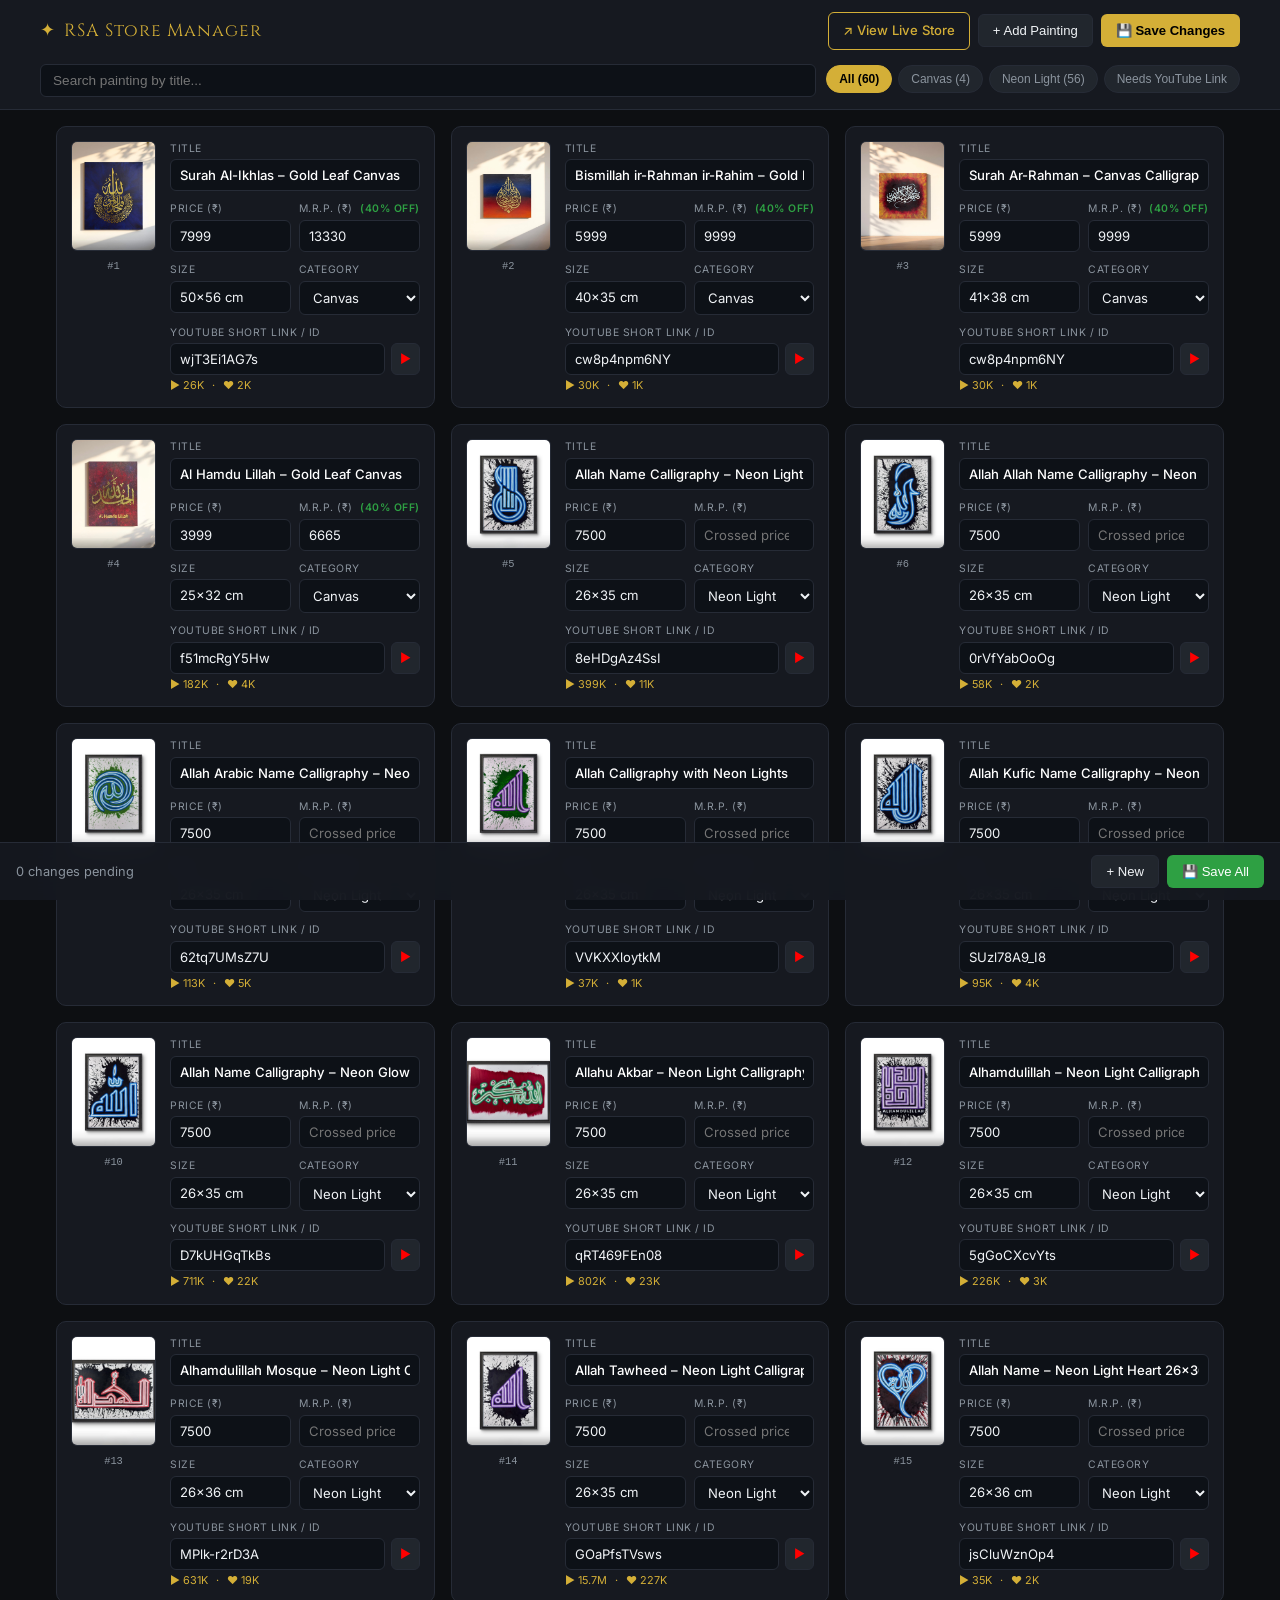
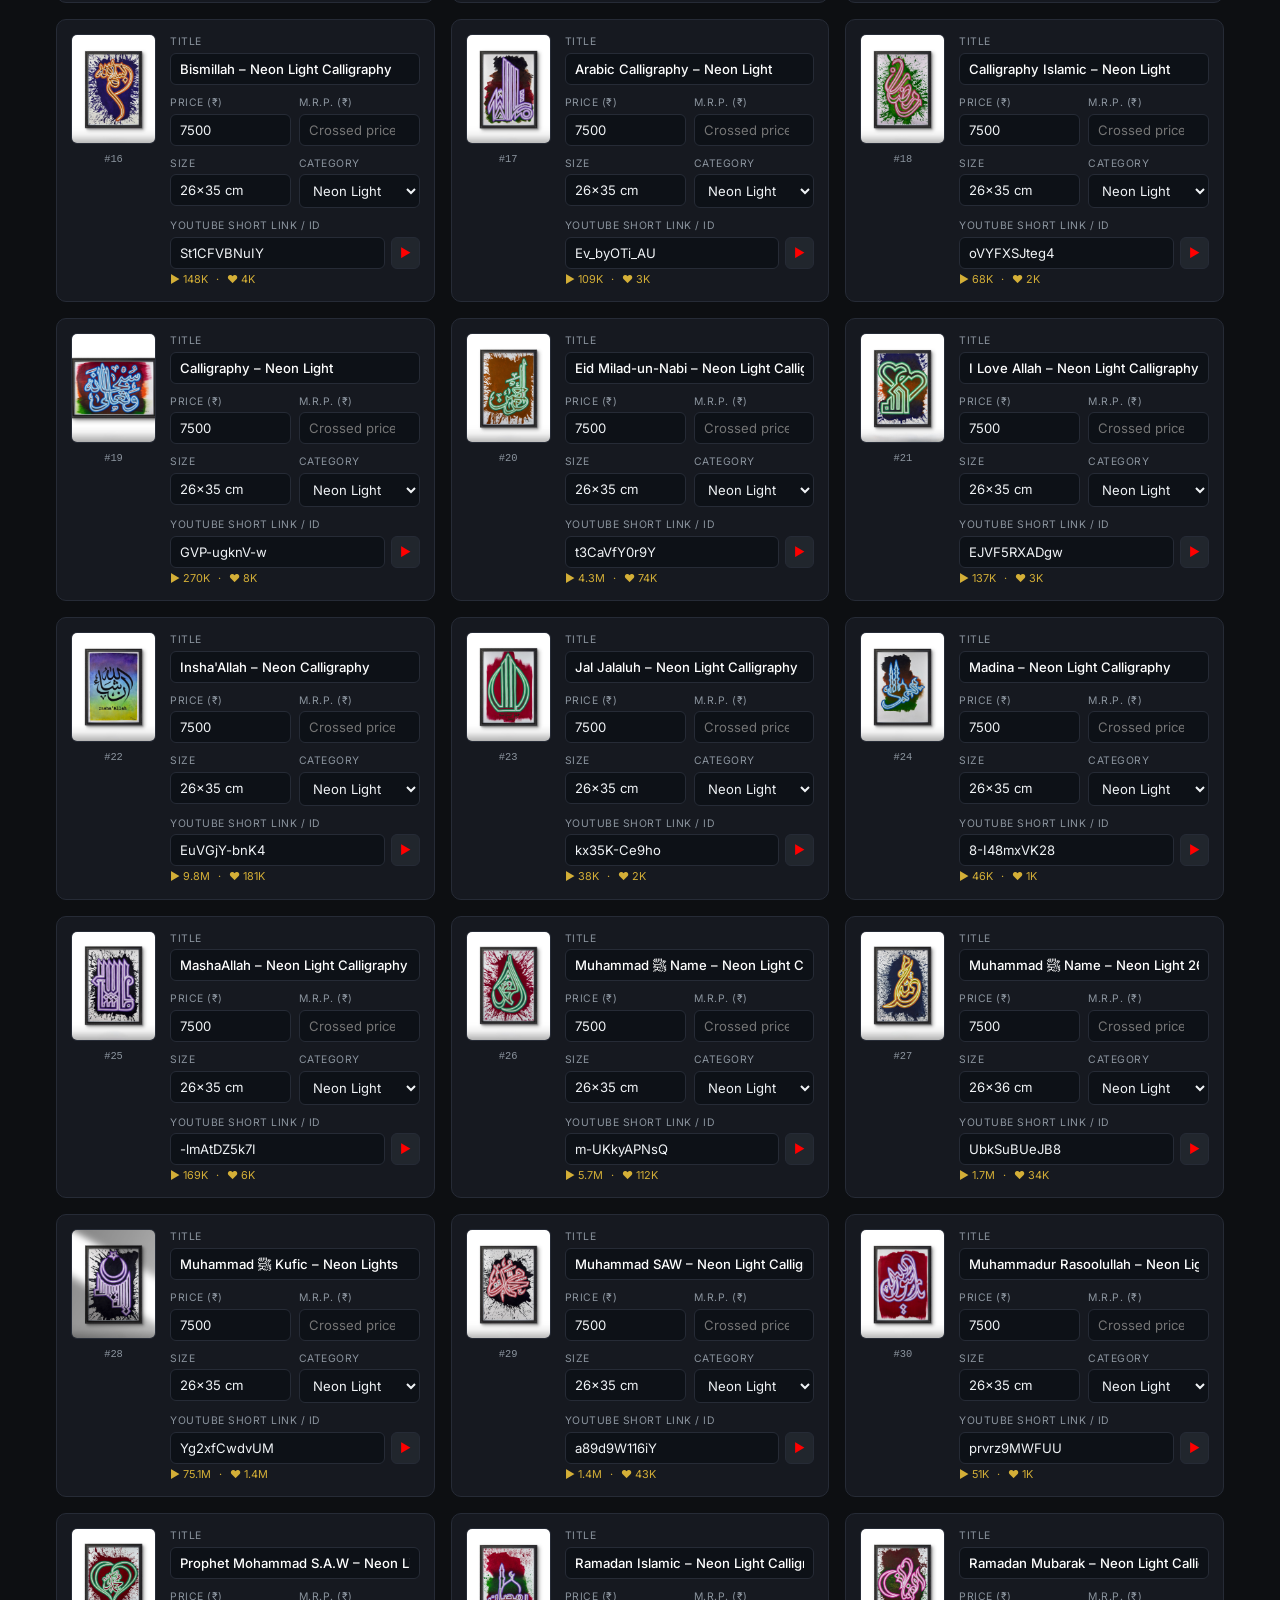
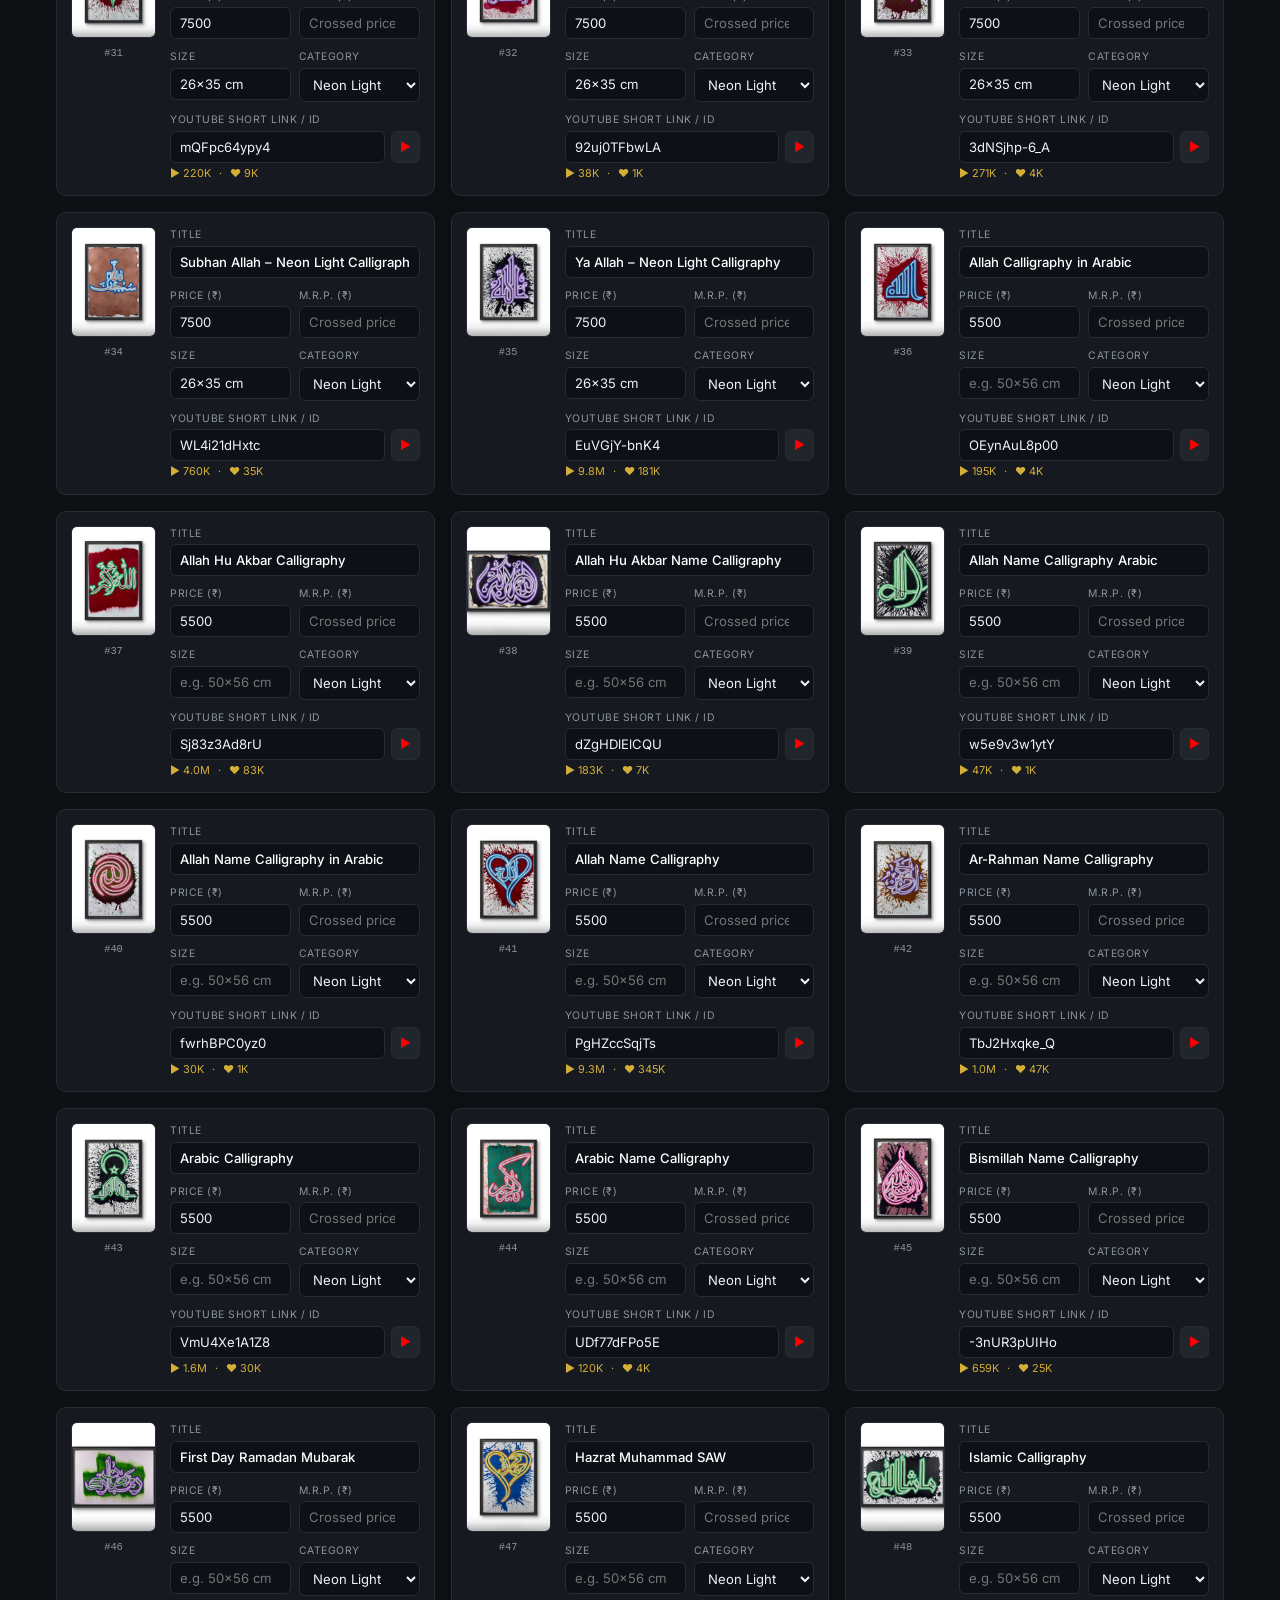
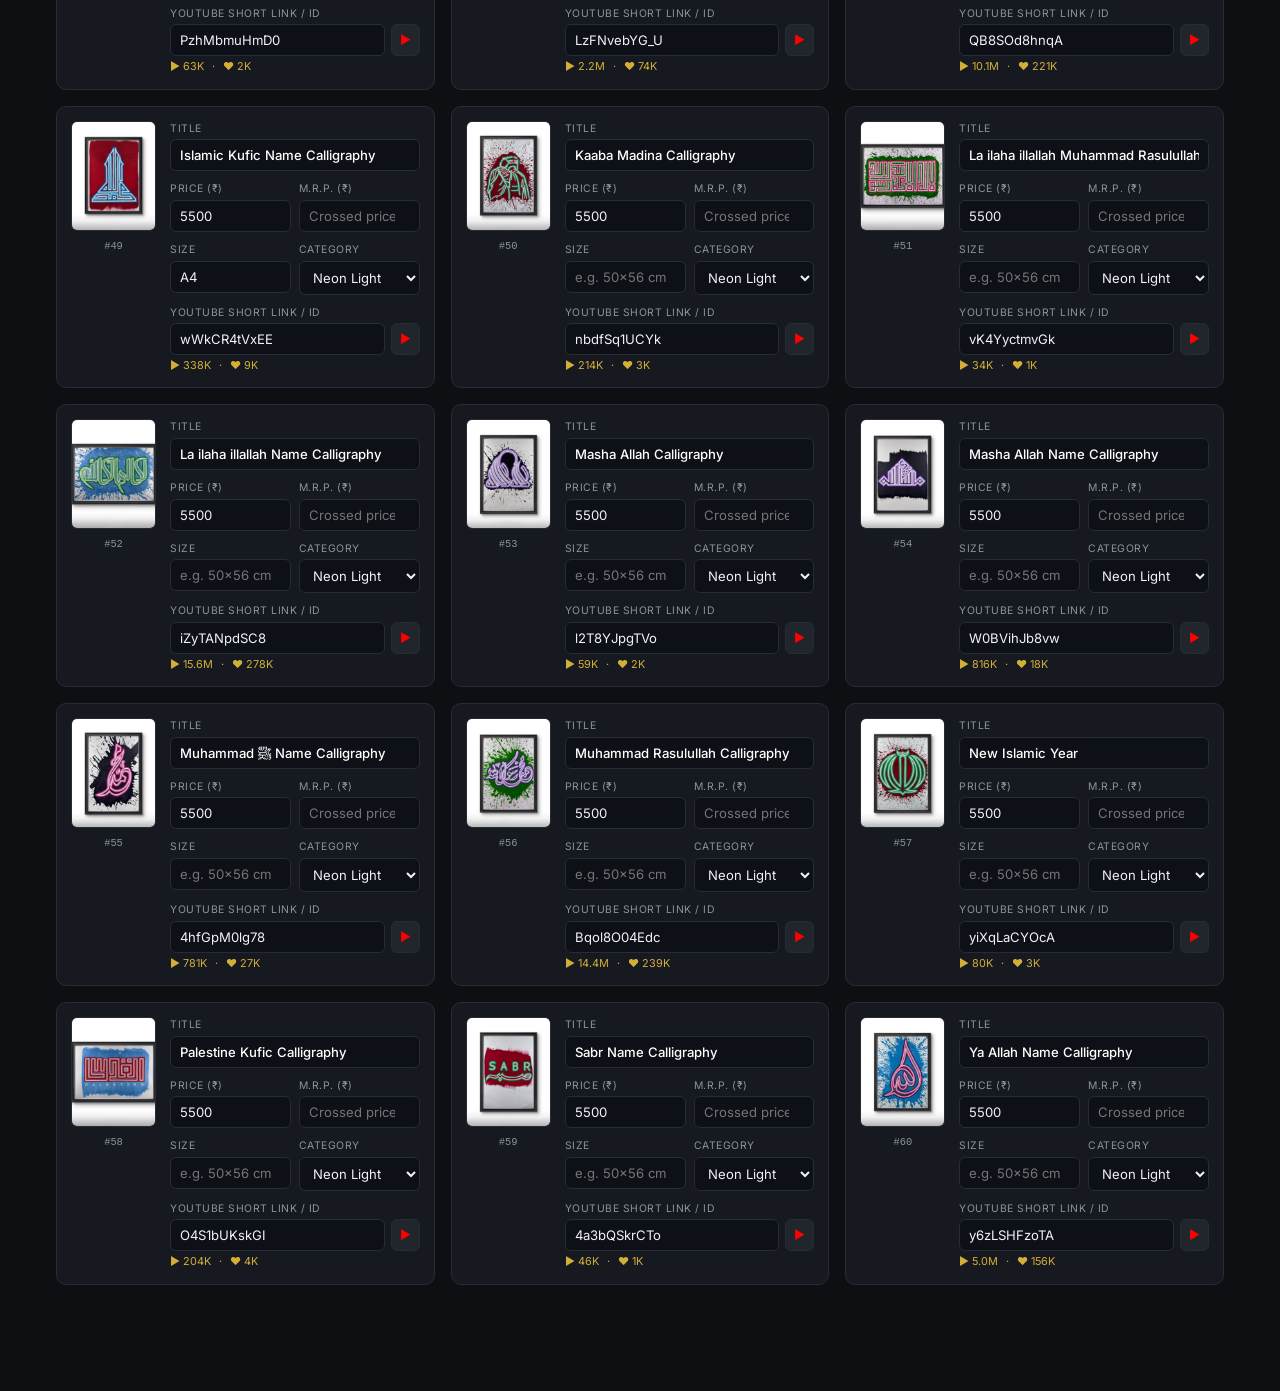
==== admin.html @ 0e88a8e7 "Launch ready: 60 paintings with live YT stats, Canvas 40% OFF pricing, mobile-friendly admin manager" ====
<!DOCTYPE html>
<html lang="en">
<head>
<meta charset="UTF-8">
<meta name="viewport" content="width=device-width, initial-scale=1.0, maximum-scale=1.0, user-scalable=no">
<title>RSA Private Admin — Rashid Sketch Art</title>
<link rel="preconnect" href="https://fonts.googleapis.com">
<link rel="stylesheet" href="https://fonts.googleapis.com/css2?family=Cinzel:wght@500;700&family=Inter:wght@400;500;600&display=swap">
<style>
  :root {
    --bg: #0d0f12;
    --card-bg: #161920;
    --border: #262b36;
    --gold: #d4af37;
    --gold-light: #f3e5ab;
    --fg: #f0f3f6;
    --fg-muted: #8b949e;
    --success: #2ea043;
    --danger: #da3633;
    --radius: 10px;
  }
  * { box-sizing: border-box; margin: 0; padding: 0; -webkit-tap-highlight-color: transparent; }
  body {
    background: var(--bg);
    color: var(--fg);
    font-family: 'Inter', -apple-system, BlinkMacSystemFont, sans-serif;
    font-size: 14px;
    line-height: 1.5;
    padding-bottom: 90px;
  }

  /* Header */
  .admin-header {
    background: var(--card-bg);
    border-bottom: 1px solid var(--border);
    position: sticky;
    top: 0;
    z-index: 100;
    padding: 12px 16px;
  }
  .header-top {
    display: flex;
    justify-content: space-between;
    align-items: center;
    max-width: 1200px;
    margin: 0 auto;
    gap: 12px;
  }
  .brand-title {
    font-family: 'Cinzel', serif;
    font-size: 1.1rem;
    color: var(--gold);
    display: flex;
    align-items: center;
    gap: 8px;
    letter-spacing: 1px;
    white-space: nowrap;
  }
  .header-actions {
    display: flex;
    gap: 8px;
    align-items: center;
  }

  /* Buttons */
  .btn {
    display: inline-flex;
    align-items: center;
    gap: 6px;
    padding: 8px 14px;
    border-radius: 6px;
    font-size: 0.82rem;
    font-weight: 500;
    border: 1px solid transparent;
    cursor: pointer;
    transition: 0.2s;
    text-decoration: none;
    white-space: nowrap;
  }
  .btn-primary { background: var(--gold); color: #000; font-weight: 600; }
  .btn-primary:hover { background: var(--gold-light); }
  .btn-secondary { background: #21262d; color: var(--fg); border-color: var(--border); }
  .btn-secondary:hover { background: #30363d; }
  .btn-success { background: var(--success); color: #fff; }
  .btn-success:hover { background: #3fb950; }
  .btn-view-store { background: transparent; color: var(--gold); border-color: var(--gold); }

  /* Toolbar */
  .toolbar {
    max-width: 1200px;
    margin: 14px auto 0;
    display: flex;
    flex-wrap: wrap;
    gap: 10px;
    align-items: center;
    justify-content: space-between;
  }
  .search-input {
    flex: 1;
    min-width: 220px;
    background: #0d1117;
    border: 1px solid var(--border);
    color: var(--fg);
    padding: 8px 12px;
    border-radius: 6px;
    font-size: 0.85rem;
  }
  .filter-group {
    display: flex;
    gap: 6px;
    overflow-x: auto;
    padding-bottom: 2px;
  }
  .filter-btn {
    background: #21262d;
    border: 1px solid var(--border);
    color: var(--fg-muted);
    padding: 6px 12px;
    border-radius: 20px;
    font-size: 0.75rem;
    cursor: pointer;
    white-space: nowrap;
  }
  .filter-btn.active {
    background: var(--gold);
    color: #000;
    border-color: var(--gold);
    font-weight: 600;
  }

  /* Container */
  .container {
    max-width: 1200px;
    margin: 16px auto;
    padding: 0 16px;
  }

  /* Product Cards (Mobile-first, responsive grid) */
  .product-list {
    display: grid;
    grid-template-columns: 1fr;
    gap: 16px;
  }
  @media (min-width: 768px) {
    .product-list {
      grid-template-columns: repeat(auto-fill, minmax(360px, 1fr));
    }
  }

  .item-card {
    background: var(--card-bg);
    border: 1px solid var(--border);
    border-radius: var(--radius);
    padding: 14px;
    display: flex;
    gap: 14px;
    position: relative;
    transition: border-color 0.2s;
  }
  .item-card.modified {
    border-color: var(--gold);
    box-shadow: 0 0 10px rgba(212, 175, 55, 0.15);
  }
  .item-img-col {
    flex: 0 0 85px;
    display: flex;
    flex-direction: column;
    gap: 8px;
    align-items: center;
  }
  .item-thumb {
    width: 85px;
    height: 110px;
    object-fit: cover;
    border-radius: 6px;
    border: 1px solid var(--border);
    background: #000;
  }
  .item-id-badge {
    font-size: 0.65rem;
    color: var(--fg-muted);
    font-family: monospace;
  }
  .item-fields-col {
    flex: 1;
    display: flex;
    flex-direction: column;
    gap: 10px;
    min-width: 0;
  }
  .field-row {
    display: flex;
    gap: 8px;
  }
  .field-row > * { flex: 1; }
  .field-label {
    font-size: 0.65rem;
    text-transform: uppercase;
    color: var(--fg-muted);
    letter-spacing: 0.5px;
    margin-bottom: 3px;
    display: flex;
    justify-content: space-between;
  }
  .field-input, .field-select {
    width: 100%;
    background: #0d1117;
    border: 1px solid var(--border);
    color: var(--fg);
    padding: 7px 9px;
    border-radius: 6px;
    font-size: 0.82rem;
    font-family: inherit;
    transition: border-color 0.15s;
  }
  .field-input:focus, .field-select:focus {
    outline: none;
    border-color: var(--gold);
  }
  .item-title-input {
    font-weight: 500;
    color: #fff;
  }
  .yt-field-wrap {
    display: flex;
    gap: 6px;
  }
  .yt-link-btn {
    padding: 0 8px;
    background: #21262d;
    border: 1px solid var(--border);
    border-radius: 6px;
    color: #ff0000;
    text-decoration: none;
    display: flex;
    align-items: center;
    font-size: 0.75rem;
  }
  .yt-stats-pill {
    font-size: 0.68rem;
    color: var(--gold);
    display: flex;
    align-items: center;
    gap: 8px;
    margin-top: 2px;
  }
  .discount-pill {
    font-size: 0.65rem;
    color: #2ea043;
    font-weight: 600;
  }

  /* Sticky Bottom Bar for Mobile Save */
  .sticky-bar {
    position: fixed;
    bottom: 0;
    left: 0;
    right: 0;
    background: rgba(22, 25, 32, 0.95);
    backdrop-filter: blur(10px);
    -webkit-backdrop-filter: blur(10px);
    border-top: 1px solid var(--border);
    padding: 12px 16px;
    display: flex;
    justify-content: space-between;
    align-items: center;
    z-index: 1000;
  }
  .bar-info {
    font-size: 0.8rem;
    color: var(--fg-muted);
  }
  .bar-info strong {
    color: var(--gold);
  }

  /* Modal */
  .modal-overlay {
    position: fixed;
    inset: 0;
    background: rgba(0,0,0,0.85);
    backdrop-filter: blur(6px);
    z-index: 2000;
    display: flex;
    align-items: center;
    justify-content: center;
    padding: 16px;
  }
  .modal-overlay.hidden { display: none; }
  .modal-box {
    background: var(--card-bg);
    border: 1px solid var(--border);
    border-radius: var(--radius);
    width: 100%;
    max-width: 480px;
    max-height: 90vh;
    overflow-y: auto;
    padding: 24px 20px;
    box-shadow: 0 20px 40px rgba(0,0,0,0.6);
  }
  .modal-title {
    font-family: 'Cinzel', serif;
    font-size: 1.2rem;
    color: var(--gold);
    margin-bottom: 16px;
    display: flex;
    justify-content: space-between;
    align-items: center;
  }
  .modal-close {
    background: none;
    border: none;
    color: var(--fg-muted);
    font-size: 1.5rem;
    cursor: pointer;
  }
  .modal-form {
    display: flex;
    flex-direction: column;
    gap: 14px;
  }
  .upload-box {
    border: 2px dashed var(--border);
    border-radius: 8px;
    padding: 20px;
    text-align: center;
    cursor: pointer;
    background: #0d1117;
    transition: border-color 0.2s;
  }
  .upload-box:hover { border-color: var(--gold); }
  .preview-img {
    max-width: 120px;
    max-height: 150px;
    border-radius: 6px;
    margin: 8px auto 0;
    display: block;
    object-fit: cover;
  }

  /* Toast Notification */
  .toast {
    position: fixed;
    top: 20px;
    right: 20px;
    background: var(--success);
    color: #fff;
    padding: 12px 20px;
    border-radius: 6px;
    font-weight: 500;
    box-shadow: 0 8px 24px rgba(0,0,0,0.4);
    z-index: 3000;
    display: flex;
    align-items: center;
    gap: 8px;
    opacity: 0;
    transform: translateY(-20px);
    transition: 0.3s;
    pointer-events: none;
  }
  .toast.show { opacity: 1; transform: translateY(0); }
</style>
</head>
<body>

<!-- Header -->
<header class="admin-header">
  <div class="header-top">
    <div class="brand-title">
      <span>&#10022;</span> RSA Store Manager
    </div>
    <div class="header-actions">
      <a href="index.html" target="_blank" class="btn btn-view-store">&#8599; View Live Store</a>
      <button class="btn btn-secondary" onclick="openNewModal()">&#43; Add Painting</button>
      <button class="btn btn-primary" onclick="saveAll()">&#128190; Save Changes</button>
    </div>
  </div>
  <div class="toolbar">
    <input type="text" id="search-box" class="search-input" placeholder="Search painting by title..." oninput="filterItems()">
    <div class="filter-group">
      <button class="filter-btn active" onclick="setFilter('all', this)">All (<span id="count-all">0</span>)</button>
      <button class="filter-btn" onclick="setFilter('Canvas', this)">Canvas (<span id="count-canvas">0</span>)</button>
      <button class="filter-btn" onclick="setFilter('Neon Light', this)">Neon Light (<span id="count-neon">0</span>)</button>
      <button class="filter-btn" onclick="setFilter('no-yt', this)">Needs YouTube Link</button>
    </div>
  </div>
</header>

<!-- Main Container -->
<main class="container">
  <div id="product-list" class="product-list"></div>
</main>

<!-- Sticky Save Bar (Convenient on Phone) -->
<div class="sticky-bar">
  <div class="bar-info">
    <span id="unsaved-count">0</span> changes pending
  </div>
  <div style="display:flex; gap:8px;">
    <button class="btn btn-secondary" onclick="openNewModal()">&#43; New</button>
    <button class="btn btn-success" onclick="saveAll()">&#128190; Save All</button>
  </div>
</div>

<!-- Modal: Add New Painting -->
<div id="new-modal" class="modal-overlay hidden">
  <div class="modal-box">
    <div class="modal-title">
      <span>Add New Painting</span>
      <button class="modal-close" onclick="closeNewModal()">&times;</button>
    </div>
    <form class="modal-form" onsubmit="handleAddNew(event)">
      <!-- Upload File -->
      <div>
        <label class="field-label">Painting Photo (From Phone / PC)</label>
        <div class="upload-box" onclick="document.getElementById('new-file-input').click()">
          <span id="upload-label">&#128247; Tap to select or snap photo</span>
          <img id="new-img-preview" class="preview-img" style="display:none;">
          <input type="file" id="new-file-input" accept="image/*" style="display:none;" onchange="previewUpload(this)">
        </div>
      </div>

      <div>
        <label class="field-label">Title</label>
        <input type="text" id="new-title" class="field-input" placeholder="e.g. Surah Al-Fatiha Calligraphy" required>
      </div>

      <div class="field-row">
        <div>
          <label class="field-label">Category</label>
          <select id="new-category" class="field-select">
            <option value="Neon Light">Neon Light</option>
            <option value="Canvas">Canvas</option>
          </select>
        </div>
        <div>
          <label class="field-label">Size</label>
          <input type="text" id="new-size" class="field-input" placeholder="e.g. 26x35 cm or 50x56 cm">
        </div>
      </div>

      <div class="field-row">
        <div>
          <label class="field-label">Selling Price (₹)</label>
          <input type="number" id="new-price" class="field-input" placeholder="7999" required>
        </div>
        <div>
          <label class="field-label">M.R.P. / Crossed Price (₹)</label>
          <input type="number" id="new-mrp" class="field-input" placeholder="13330">
        </div>
      </div>

      <div>
        <label class="field-label">YouTube Short Link or Video ID</label>
        <input type="text" id="new-yt" class="field-input" placeholder="https://youtube.com/shorts/... or ID">
      </div>

      <div>
        <label class="field-label">Short Description</label>
        <textarea id="new-desc" class="field-input" rows="2" placeholder="Hand-painted physical calligraphy..."></textarea>
      </div>

      <div style="display:flex; justify-content:flex-end; gap:8px; margin-top:8px;">
        <button type="button" class="btn btn-secondary" onclick="closeNewModal()">Cancel</button>
        <button type="submit" class="btn btn-primary">&#43; Add to Collection</button>
      </div>
    </form>
  </div>
</div>

<!-- Toast Notification -->
<div id="toast" class="toast">
  <span>&#10003;</span>
  <span id="toast-msg">Saved successfully!</span>
</div>

<script src="products.js"></script>
<script>
let productsData = JSON.parse(JSON.stringify(RSA_PRODUCTS));
let modifiedIds = new Set();
let currentFilter = 'all';

function initCounts() {
  document.getElementById('count-all').textContent = productsData.length;
  document.getElementById('count-canvas').textContent = productsData.filter(p => p.category === 'Canvas').length;
  document.getElementById('count-neon').textContent = productsData.filter(p => p.category === 'Neon Light').length;
}

function renderList() {
  const container = document.getElementById('product-list');
  container.innerHTML = '';

  const search = document.getElementById('search-box').value.toLowerCase().trim();

  let filtered = productsData.filter(p => {
    if (search && !p.title.toLowerCase().includes(search)) return false;
    if (currentFilter === 'Canvas') return p.category === 'Canvas';
    if (currentFilter === 'Neon Light') return p.category === 'Neon Light';
    if (currentFilter === 'no-yt') return !p.yt_id || p.yt_id.trim() === '';
    return true;
  });

  if (filtered.length === 0) {
    container.innerHTML = '<p style="grid-column:1/-1; text-align:center; color:var(--fg-muted); padding:40px;">No paintings found.</p>';
    return;
  }

  filtered.forEach(p => {
    const card = document.createElement('div');
    card.className = 'item-card' + (modifiedIds.has(p.id) ? ' modified' : '');
    card.id = `card-${p.id}`;

    const discountPct = (p.original_price && p.original_price > p.price)
      ? Math.round(((p.original_price - p.price) / p.original_price) * 100)
      : null;

    const discountHtml = discountPct ? `<span class="discount-pill" id="disc-${p.id}">(${discountPct}% OFF)</span>` : `<span class="discount-pill" id="disc-${p.id}"></span>`;

    const vFormatted = p.views ? (p.views >= 1000000 ? (p.views/1000000).toFixed(1) + 'M' : (p.views/1000).toFixed(0) + 'K') : null;
    const lFormatted = p.likes ? (p.likes >= 1000000 ? (p.likes/1000000).toFixed(1) + 'M' : (p.likes/1000).toFixed(0) + 'K') : null;
    const statsHtml = (vFormatted || lFormatted)
      ? `<div class="yt-stats-pill"><span>&#9654; ${vFormatted || 0}</span><span>&middot;</span><span>&#9829; ${lFormatted || 0}</span></div>`
      : '';

    card.innerHTML = `
      <div class="item-img-col">
        <img src="${p.img}" alt="${p.title}" class="item-thumb" onerror="this.src='images/artist.png'">
        <span class="item-id-badge">#${p.id}</span>
      </div>
      <div class="item-fields-col">
        <div>
          <label class="field-label">Title</label>
          <input type="text" class="field-input item-title-input" value="${escapeHtml(p.title)}" onchange="updateField(${p.id}, 'title', this.value)">
        </div>

        <div class="field-row">
          <div>
            <label class="field-label">Price (₹)</label>
            <input type="number" class="field-input" value="${p.price || 0}" onchange="updatePrice(${p.id}, this.value)">
          </div>
          <div>
            <label class="field-label">M.R.P. (₹) ${discountHtml}</label>
            <input type="number" class="field-input" value="${p.original_price || ''}" placeholder="Crossed price" onchange="updateMrp(${p.id}, this.value)">
          </div>
        </div>

        <div class="field-row">
          <div>
            <label class="field-label">Size</label>
            <input type="text" class="field-input" value="${escapeHtml(p.size || '')}" placeholder="e.g. 50x56 cm" onchange="updateField(${p.id}, 'size', this.value)">
          </div>
          <div>
            <label class="field-label">Category</label>
            <select class="field-select" onchange="updateField(${p.id}, 'category', this.value)">
              <option value="Neon Light" ${p.category === 'Neon Light' ? 'selected' : ''}>Neon Light</option>
              <option value="Canvas" ${p.category === 'Canvas' ? 'selected' : ''}>Canvas</option>
            </select>
          </div>
        </div>

        <div>
          <label class="field-label">YouTube Short Link / ID</label>
          <div class="yt-field-wrap">
            <input type="text" class="field-input" value="${escapeHtml(p.yt_id || '')}" placeholder="Short ID or URL" onchange="updateYt(${p.id}, this.value)">
            ${p.yt_id ? `<a href="https://youtube.com/watch?v=${p.yt_id}" target="_blank" class="yt-link-btn" title="Watch Short">&#9654;</a>` : ''}
          </div>
          ${statsHtml}
        </div>
      </div>
    `;
    container.appendChild(card);
  });
}

function updateField(id, field, value) {
  const p = productsData.find(x => x.id === id);
  if (!p) return;
  p[field] = value;
  markModified(id);
}

function updatePrice(id, val) {
  const p = productsData.find(x => x.id === id);
  if (!p) return;
  p.price = parseInt(val, 10) || 0;
  markModified(id);
  recalcDiscount(id);
}

function updateMrp(id, val) {
  const p = productsData.find(x => x.id === id);
  if (!p) return;
  p.original_price = val ? parseInt(val, 10) : undefined;
  markModified(id);
  recalcDiscount(id);
}

function recalcDiscount(id) {
  const p = productsData.find(x => x.id === id);
  const el = document.getElementById(`disc-${id}`);
  if (!el || !p) return;
  if (p.original_price && p.original_price > p.price) {
    const pct = Math.round(((p.original_price - p.price) / p.original_price) * 100);
    el.textContent = `(${pct}% OFF)`;
  } else {
    el.textContent = '';
  }
}

function updateYt(id, val) {
  const p = productsData.find(x => x.id === id);
  if (!p) return;
  // Parse ID if full URL was pasted
  let cleanId = val.trim();
  if (cleanId.includes('shorts/')) {
    cleanId = cleanId.split('shorts/')[1].split(/[?&]/)[0];
  } else if (cleanId.includes('watch?v=')) {
    cleanId = cleanId.split('watch?v=')[1].split(/[?&]/)[0];
  } else if (cleanId.includes('youtu.be/')) {
    cleanId = cleanId.split('youtu.be/')[1].split(/[?&]/)[0];
  }
  p.yt_id = cleanId;
  markModified(id);
}

function markModified(id) {
  modifiedIds.add(id);
  document.getElementById(`card-${id}`)?.classList.add('modified');
  document.getElementById('unsaved-count').textContent = modifiedIds.size;
}

function setFilter(cat, btn) {
  currentFilter = cat;
  document.querySelectorAll('.filter-btn').forEach(b => b.classList.remove('active'));
  btn.classList.add('active');
  renderList();
}

function filterItems() {
  renderList();
}

// ── SAVE TO SERVER / GITHUB ──
async function saveAll() {
  const isGitHub = window.location.hostname.includes('github.io');

  if (isGitHub) {
    let token = localStorage.getItem('rsa_gh_token');
    if (!token) {
      token = prompt('To save & publish directly from mobile phone to GitHub Pages, enter your GitHub Personal Access Token (PAT):\n(Saved securely only on your device browser):');
      if (!token) return;
      localStorage.setItem('rsa_gh_token', token.trim());
    }

    showToast('Saving to GitHub Pages...');

    // Generate products.js code
    const codeLines = [
      "// RSA Products Data",
      "const RSA_CONFIG = {",
      "  whatsapp: '918789281276',",
      "  ytApiKey: '' // Handled by GitHub Actions.",
      "};",
      "",
      "const RSA_PRODUCTS = ["
    ];
    for (const p of productsData) {
      codeLines.push("  {");
      codeLines.push(`    id: ${p.id},`);
      codeLines.push(`    title: ${JSON.stringify(p.title)},`);
      codeLines.push(`    img: ${JSON.stringify(p.img)},`);
      if (p.img2) codeLines.push(`    img2: ${JSON.stringify(p.img2)},`);
      codeLines.push(`    price: ${p.price},`);
      if (p.original_price) codeLines.push(`    original_price: ${p.original_price},`);
      codeLines.push(`    category: ${JSON.stringify(p.category)},`);
      codeLines.push(`    type: ${JSON.stringify(p.type || 'neon')},`);
      if (p.size) codeLines.push(`    size: ${JSON.stringify(p.size)},`);
      if (p.description) codeLines.push(`    description: ${JSON.stringify(p.description)},`);
      const ytId = JSON.stringify(p.yt_id || '');
      codeLines.push(`    yt_id: ${ytId}, views: ${p.views || 0}, likes: ${p.likes || 0}`);
      codeLines.push("  },");
    }
    codeLines.push("];\n");
    const fullCode = codeLines.join("\n");

    try {
      const getRes = await fetch('https://api.github.com/repos/bilalcodess/Rashid-Sketch-Art/contents/products.js', {
        headers: {
          'Authorization': `token ${token.trim()}`,
          'Accept': 'application/vnd.github.v3+json'
        }
      });
      if (!getRes.ok) throw new Error('GitHub API Error: ' + getRes.statusText);
      const fileData = await getRes.json();

      const putRes = await fetch('https://api.github.com/repos/bilalcodess/Rashid-Sketch-Art/contents/products.js', {
        method: 'PUT',
        headers: {
          'Authorization': `token ${token.trim()}`,
          'Accept': 'application/vnd.github.v3+json',
          'Content-Type': 'application/json'
        },
        body: JSON.stringify({
          message: 'Update paintings data from mobile admin',
          content: btoa(unescape(encodeURIComponent(fullCode))),
          sha: fileData.sha
        })
      });
      if (!putRes.ok) throw new Error('Failed to commit to GitHub: ' + putRes.statusText);

      modifiedIds.clear();
      document.querySelectorAll('.item-card.modified').forEach(c => c.classList.remove('modified'));
      document.getElementById('unsaved-count').textContent = '0';
      showToast('✓ Saved & published live to GitHub Pages!');
    } catch (err) {
      alert('GitHub Save Error: ' + err.message);
    }
    return;
  }

  // Local / Wi-Fi server save
  try {
    const res = await fetch('/api/save-products', {
      method: 'POST',
      headers: { 'Content-Type': 'application/json' },
      body: JSON.stringify({ products: productsData })
    });
    if (!res.ok) throw new Error('Save failed: ' + res.statusText);
    
    modifiedIds.clear();
    document.querySelectorAll('.item-card.modified').forEach(c => c.classList.remove('modified'));
    document.getElementById('unsaved-count').textContent = '0';
    showToast('Saved all changes to products.js successfully!');
  } catch (err) {
    console.error(err);
    alert('Save error: ' + err.message + '\nMake sure server.py is running on port 8000.');
  }
}

// ── ADD NEW PAINTING MODAL ──
let newUploadedBase64 = null;
let newUploadedFileName = null;

function openNewModal() {
  document.getElementById('new-modal').classList.remove('hidden');
}
function closeNewModal() {
  document.getElementById('new-modal').classList.add('hidden');
}

function previewUpload(input) {
  if (input.files && input.files[0]) {
    const file = input.files[0];
    newUploadedFileName = file.name;
    const reader = new FileReader();
    reader.onload = function(e) {
      newUploadedBase64 = e.target.result;
      const prev = document.getElementById('new-img-preview');
      prev.src = newUploadedBase64;
      prev.style.display = 'block';
      document.getElementById('upload-label').textContent = file.name;
    };
    reader.readAsDataURL(file);
  }
}

async function handleAddNew(e) {
  e.preventDefault();
  let imgPath = 'images/artist.png';

  if (newUploadedBase64 && newUploadedFileName) {
    try {
      const upRes = await fetch('/api/upload-image', {
        method: 'POST',
        headers: { 'Content-Type': 'application/json' },
        body: JSON.stringify({ filename: newUploadedFileName, data: newUploadedBase64 })
      });
      const upData = await upRes.json();
      if (upData.path) imgPath = upData.path;
    } catch (err) {
      console.warn('Image upload error, fallback to path', err);
      imgPath = `images/${newUploadedFileName}`;
    }
  }

  const maxId = productsData.reduce((m, p) => Math.max(m, p.id || 0), 0);
  const newId = maxId + 1;

  let ytVal = document.getElementById('new-yt').value.trim();
  if (ytVal.includes('shorts/')) ytVal = ytVal.split('shorts/')[1].split(/[?&]/)[0];
  else if (ytVal.includes('watch?v=')) ytVal = ytVal.split('watch?v=')[1].split(/[?&]/)[0];

  const newP = {
    id: newId,
    title: document.getElementById('new-title').value.trim(),
    img: imgPath,
    price: parseInt(document.getElementById('new-price').value, 10) || 0,
    category: document.getElementById('new-category').value,
    type: document.getElementById('new-category').value === 'Canvas' ? 'canvas' : 'neon',
    size: document.getElementById('new-size').value.trim() || undefined,
    description: document.getElementById('new-desc').value.trim() || undefined,
    yt_id: ytVal || '',
    views: 0,
    likes: 0
  };

  const mrpVal = document.getElementById('new-mrp').value.trim();
  if (mrpVal) newP.original_price = parseInt(mrpVal, 10);

  productsData.unshift(newP);
  markModified(newId);
  initCounts();
  renderList();
  closeNewModal();
  showToast(`Added "${newP.title}"! Remember to tap Save All.`);
}

function showToast(msg) {
  const t = document.getElementById('toast');
  document.getElementById('toast-msg').textContent = msg;
  t.classList.add('show');
  setTimeout(() => t.classList.remove('show'), 3500);
}

function escapeHtml(str) {
  if (!str) return '';
  return String(str).replace(/&/g, '&amp;').replace(/"/g, '&quot;').replace(/'/g, '&#39;').replace(/</g, '&lt;').replace(/>/g, '&gt;');
}

document.addEventListener('DOMContentLoaded', () => {
  initCounts();
  renderList();
});
</script>
</body>
</html>
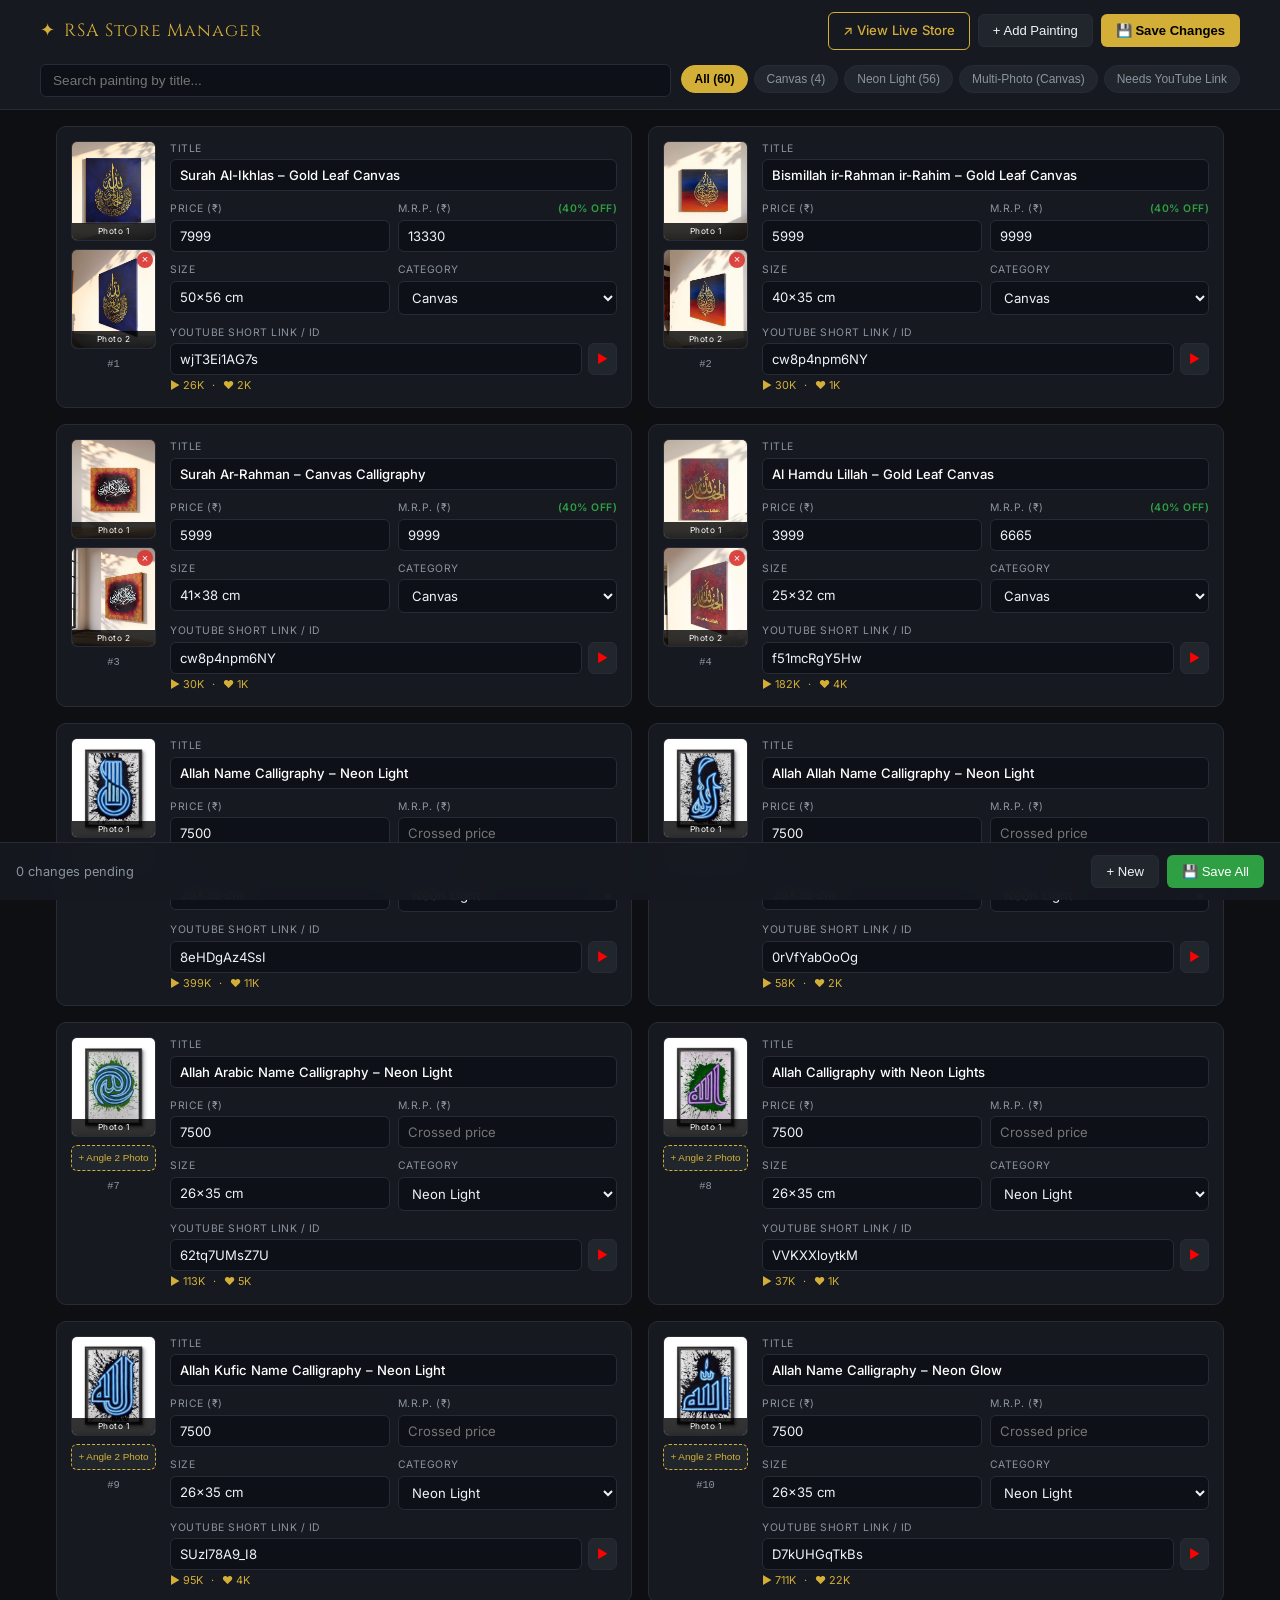
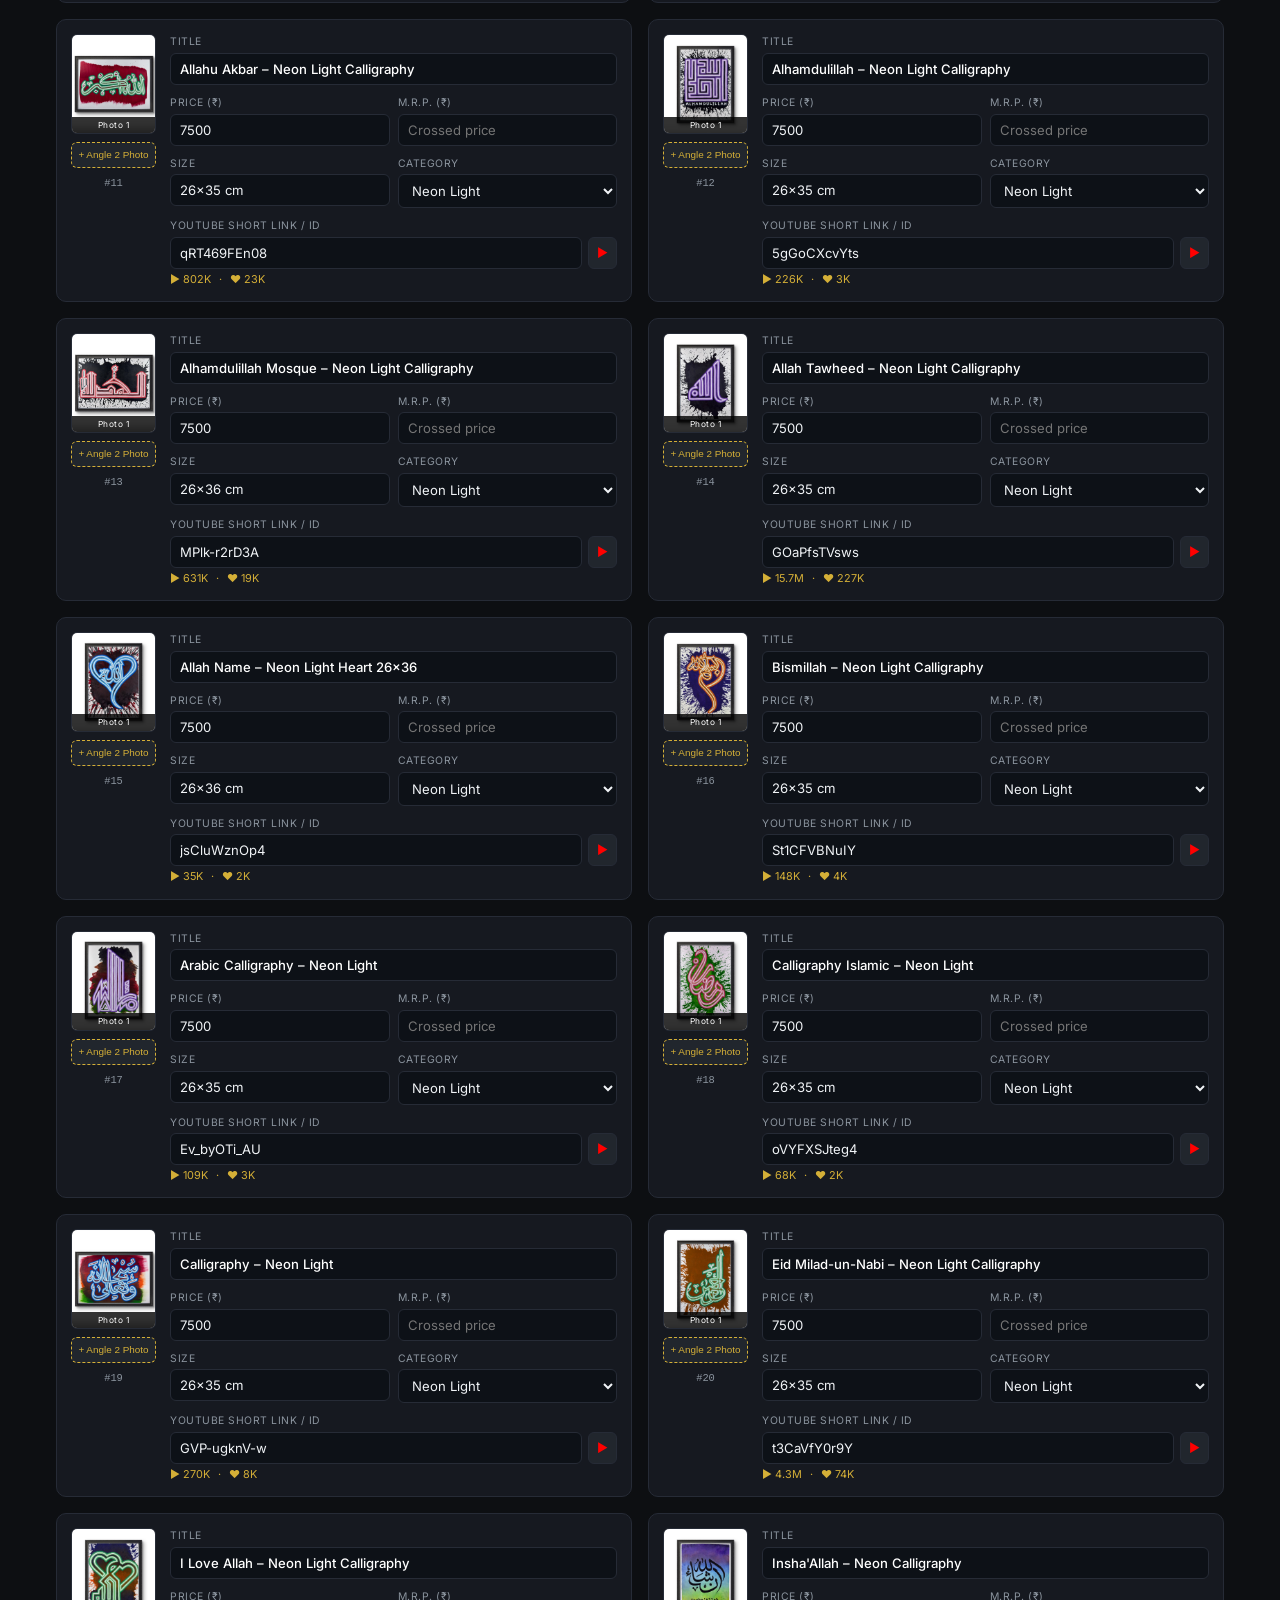
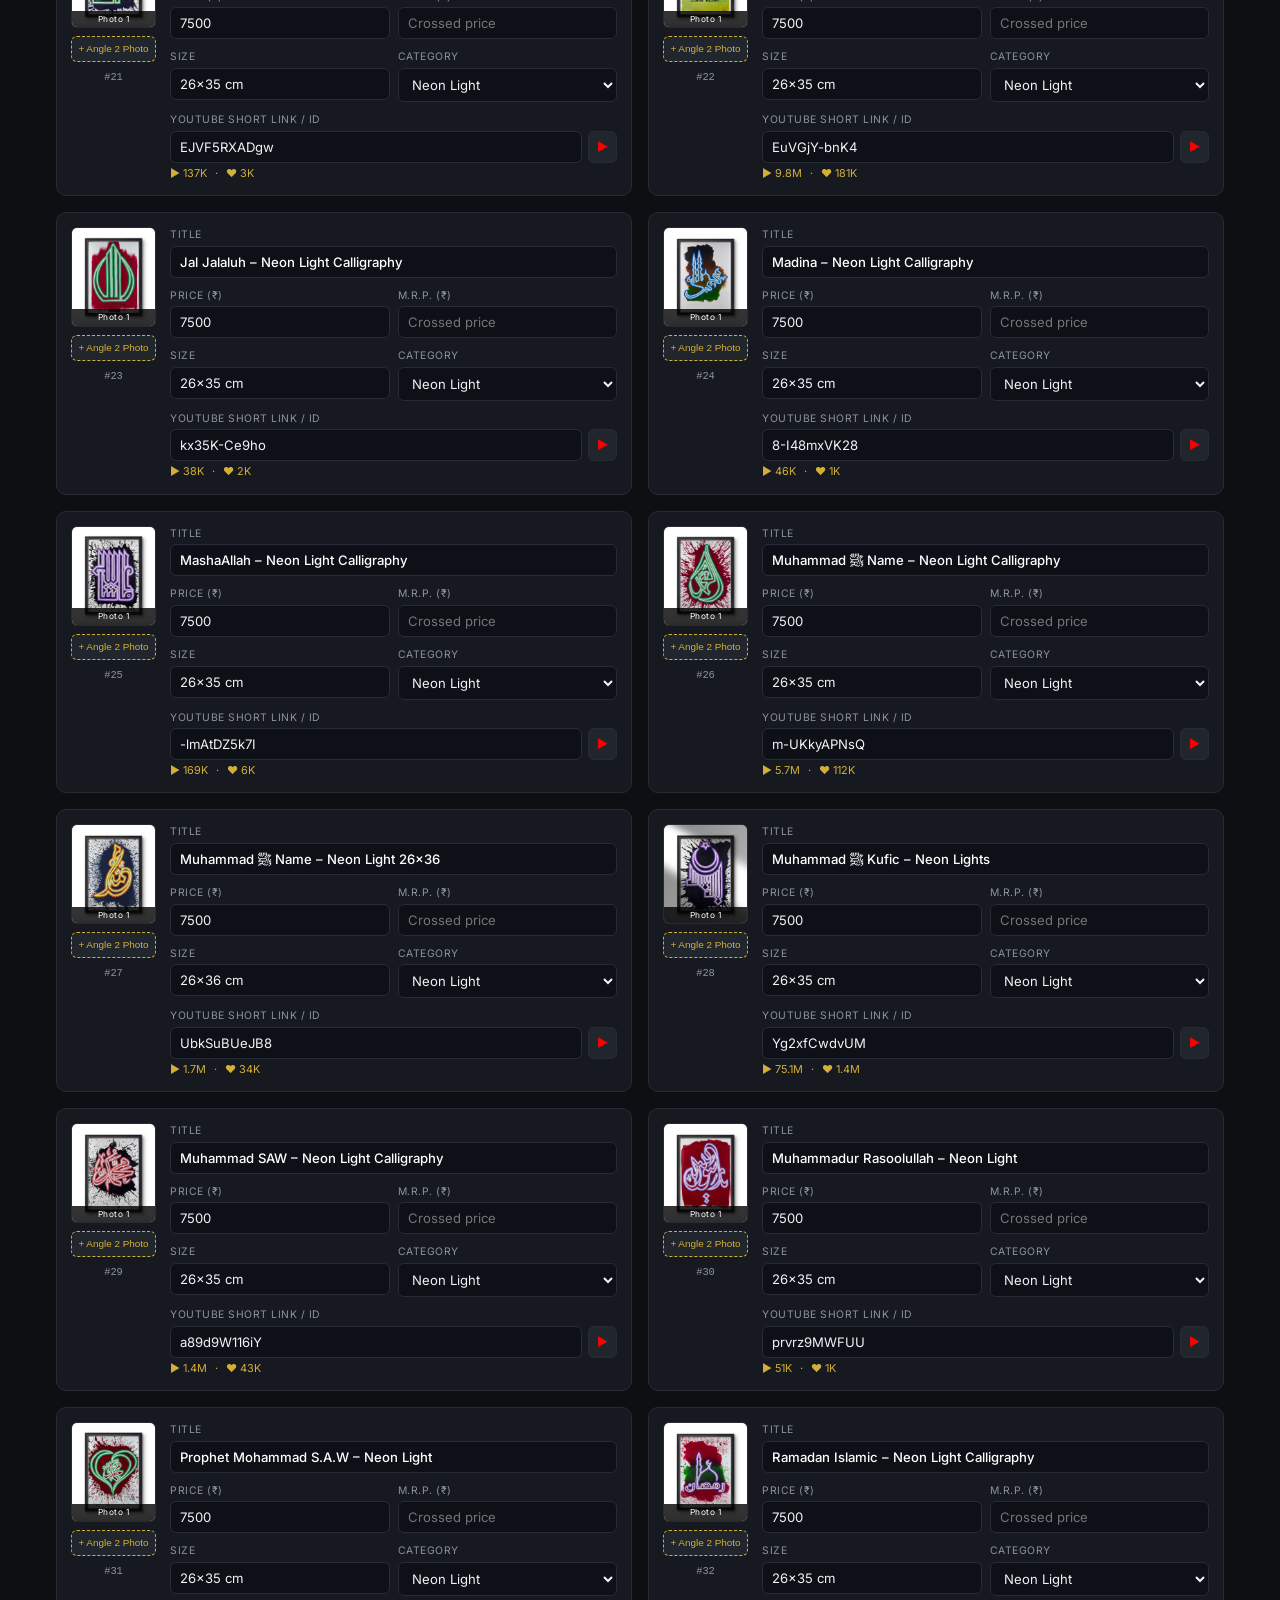
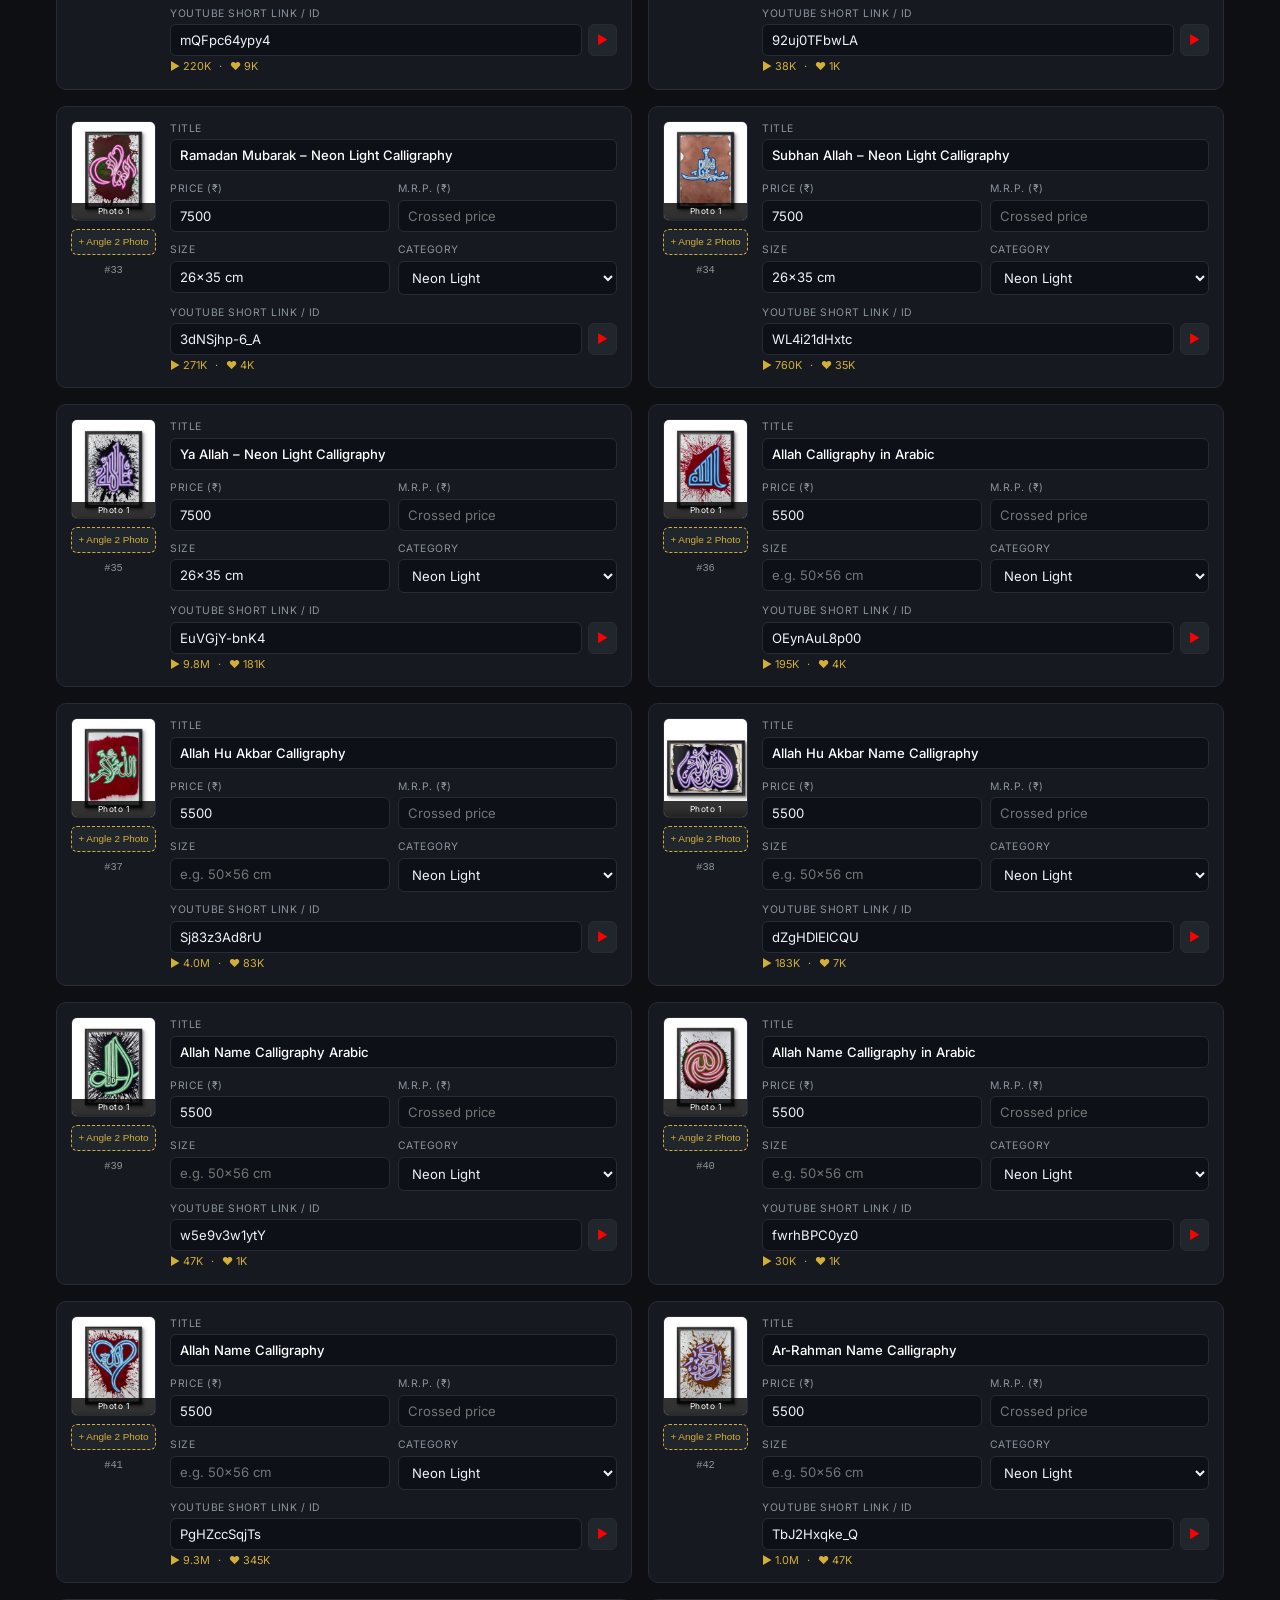
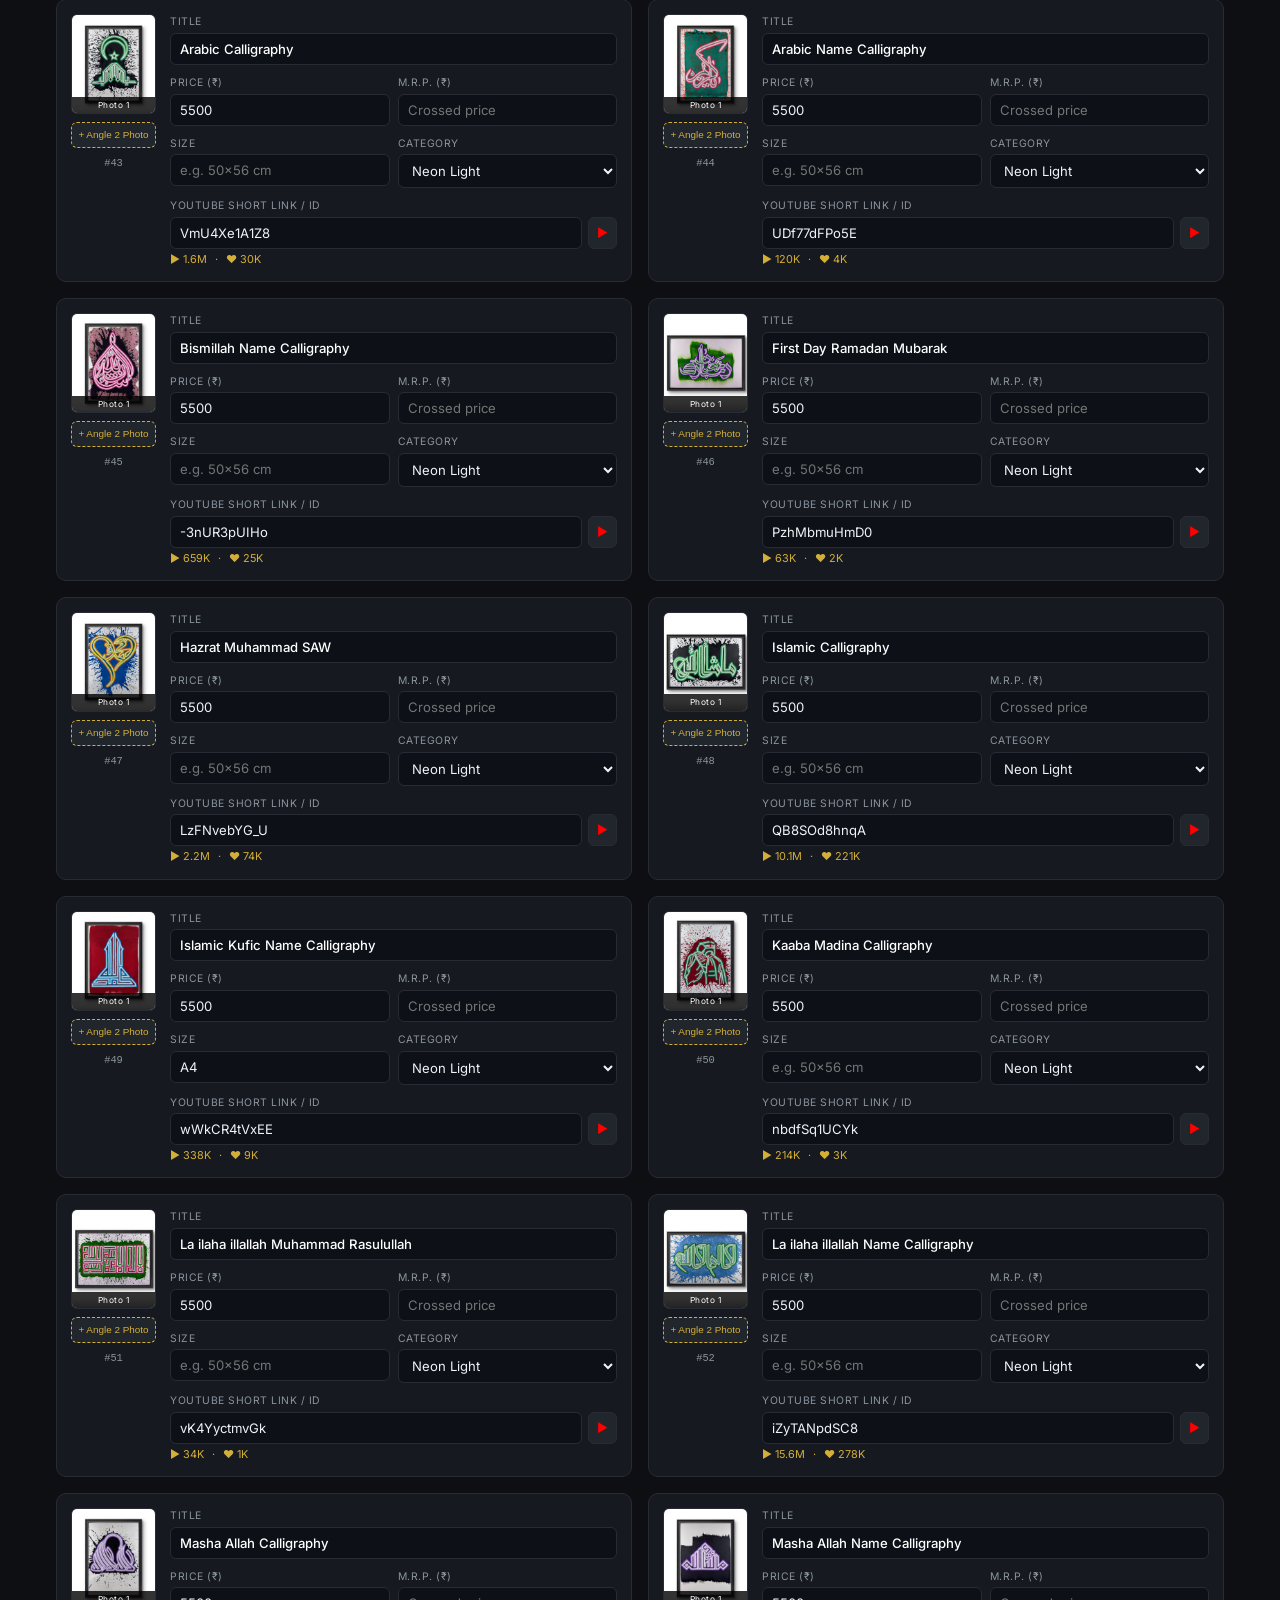
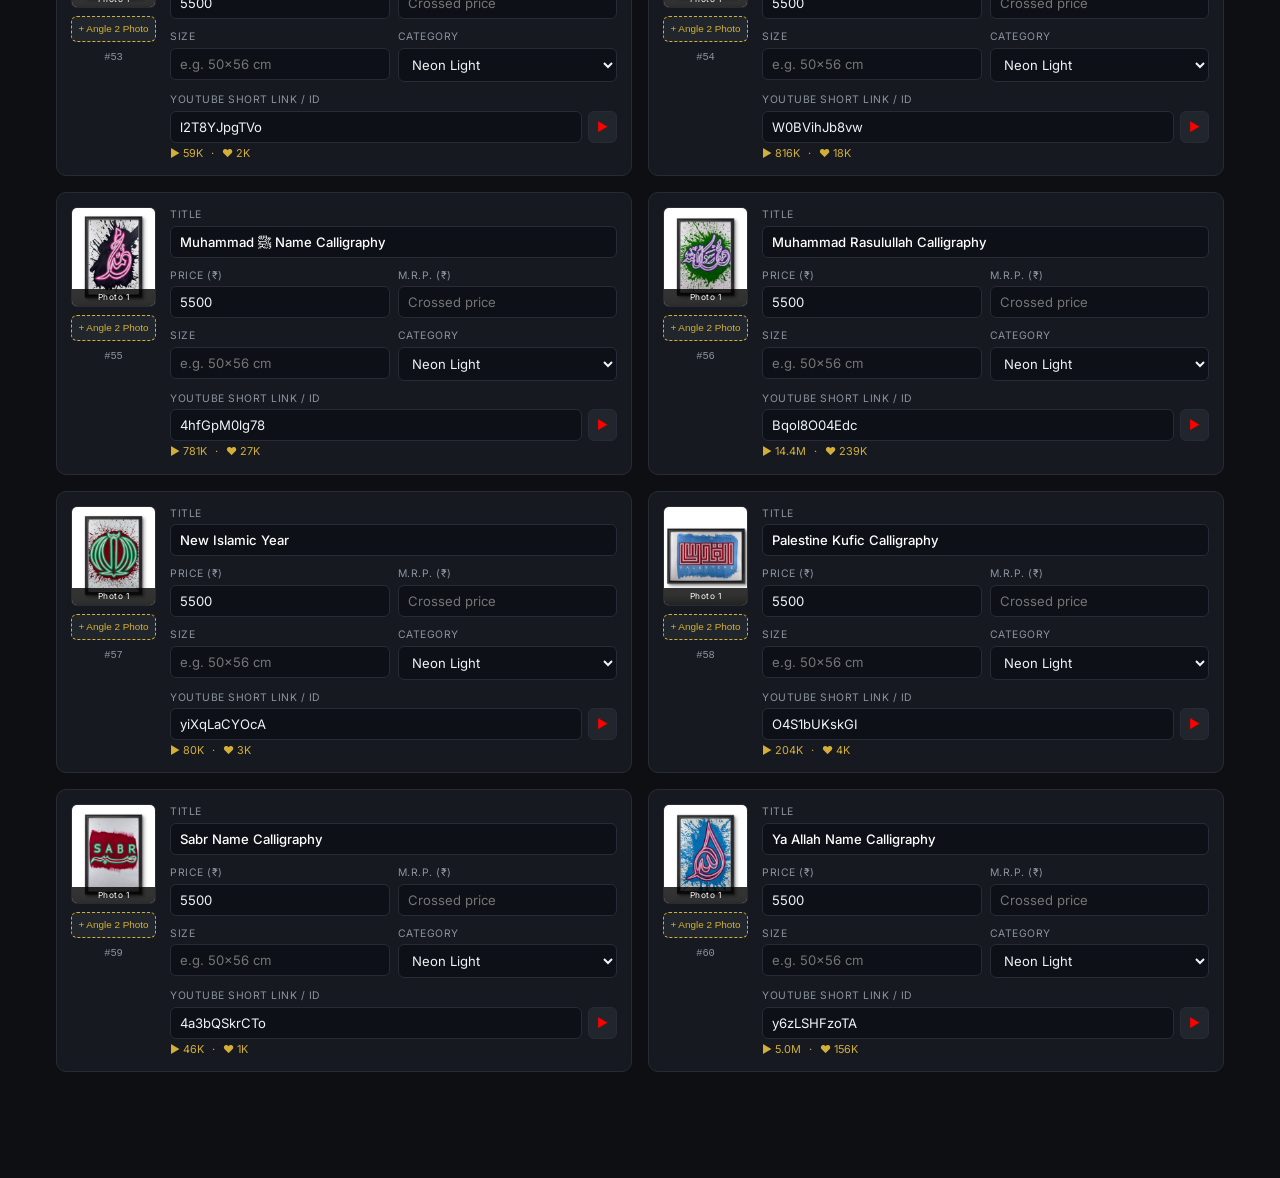
==== commit b3bfedfd: "Support multiple photos per painting in mobile admin dashboard" ====
--- a/admin.html
+++ b/admin.html
@@ -135,7 +135,7 @@
     padding: 0 16px;
   }
 
-  /* Product Cards (Mobile-first, responsive grid) */
+  /* Product Cards */
   .product-list {
     display: grid;
     grid-template-columns: 1fr;
@@ -143,7 +143,7 @@
   }
   @media (min-width: 768px) {
     .product-list {
-      grid-template-columns: repeat(auto-fill, minmax(360px, 1fr));
+      grid-template-columns: repeat(auto-fill, minmax(380px, 1fr));
     }
   }
 
@@ -168,19 +168,73 @@
     gap: 8px;
     align-items: center;
   }
+  .item-thumb-box {
+    position: relative;
+    width: 85px;
+    height: 100px;
+    border-radius: 6px;
+    overflow: hidden;
+    background: #000;
+    border: 1px solid var(--border);
+    cursor: pointer;
+  }
   .item-thumb {
+    width: 100%;
+    height: 100%;
+    object-fit: cover;
+    display: block;
+  }
+  .thumb-label {
+    position: absolute;
+    bottom: 0;
+    left: 0;
+    right: 0;
+    background: rgba(0,0,0,0.8);
+    color: #fff;
+    font-size: 0.52rem;
+    padding: 2px 4px;
+    text-align: center;
+    letter-spacing: 0.5px;
+  }
+  .thumb-remove-btn {
+    position: absolute;
+    top: 2px;
+    right: 2px;
+    background: rgba(218, 54, 51, 0.9);
+    color: #fff;
+    border: none;
+    border-radius: 50%;
+    width: 16px;
+    height: 16px;
+    font-size: 11px;
+    line-height: 1;
+    display: flex;
+    align-items: center;
+    justify-content: center;
+    cursor: pointer;
+  }
+  .btn-add-angle {
     width: 85px;
-    height: 110px;
-    object-fit: cover;
+    padding: 6px 4px;
+    background: #21262d;
+    border: 1px dashed var(--gold);
+    color: var(--gold);
     border-radius: 6px;
-    border: 1px solid var(--border);
-    background: #000;
+    font-size: 0.62rem;
+    cursor: pointer;
+    text-align: center;
+    line-height: 1.2;
+    transition: 0.15s;
+  }
+  .btn-add-angle:hover {
+    background: rgba(212, 175, 55, 0.1);
   }
   .item-id-badge {
     font-size: 0.65rem;
     color: var(--fg-muted);
     font-family: monospace;
   }
+
   .item-fields-col {
     flex: 1;
     display: flex;
@@ -250,7 +304,7 @@
     font-weight: 600;
   }
 
-  /* Sticky Bottom Bar for Mobile Save */
+  /* Sticky Bottom Bar */
   .sticky-bar {
     position: fixed;
     bottom: 0;
@@ -292,7 +346,7 @@
     border: 1px solid var(--border);
     border-radius: var(--radius);
     width: 100%;
-    max-width: 480px;
+    max-width: 520px;
     max-height: 90vh;
     overflow-y: auto;
     padding: 24px 20px;
@@ -319,22 +373,38 @@
     flex-direction: column;
     gap: 14px;
   }
-  .upload-box {
+
+  /* Dual Upload Slots */
+  .upload-slots {
+    display: flex;
+    gap: 12px;
+  }
+  .upload-slot {
+    flex: 1;
     border: 2px dashed var(--border);
     border-radius: 8px;
-    padding: 20px;
+    padding: 14px 8px;
     text-align: center;
     cursor: pointer;
     background: #0d1117;
     transition: border-color 0.2s;
-  }
-  .upload-box:hover { border-color: var(--gold); }
-  .preview-img {
-    max-width: 120px;
-    max-height: 150px;
-    border-radius: 6px;
-    margin: 8px auto 0;
-    display: block;
+    min-height: 130px;
+    display: flex;
+    flex-direction: column;
+    align-items: center;
+    justify-content: center;
+  }
+  .upload-slot:hover { border-color: var(--gold); }
+  .slot-label {
+    font-size: 0.72rem;
+    color: var(--fg-muted);
+    margin-top: 4px;
+  }
+  .slot-preview {
+    max-width: 100%;
+    max-height: 90px;
+    border-radius: 4px;
+    margin-top: 6px;
     object-fit: cover;
   }
 
@@ -362,6 +432,9 @@
 </style>
 </head>
 <body>
+
+<!-- Hidden File Input for replacing card images -->
+<input type="file" id="card-file-input" accept="image/*" style="display:none;" onchange="handleCardImageSelected(this)">
 
 <!-- Header -->
 <header class="admin-header">
@@ -381,6 +454,7 @@
       <button class="filter-btn active" onclick="setFilter('all', this)">All (<span id="count-all">0</span>)</button>
       <button class="filter-btn" onclick="setFilter('Canvas', this)">Canvas (<span id="count-canvas">0</span>)</button>
       <button class="filter-btn" onclick="setFilter('Neon Light', this)">Neon Light (<span id="count-neon">0</span>)</button>
+      <button class="filter-btn" onclick="setFilter('multi-img', this)">Multi-Photo (Canvas)</button>
       <button class="filter-btn" onclick="setFilter('no-yt', this)">Needs YouTube Link</button>
     </div>
   </div>
@@ -391,7 +465,7 @@
   <div id="product-list" class="product-list"></div>
 </main>
 
-<!-- Sticky Save Bar (Convenient on Phone) -->
+<!-- Sticky Save Bar for Mobile -->
 <div class="sticky-bar">
   <div class="bar-info">
     <span id="unsaved-count">0</span> changes pending
@@ -402,7 +476,7 @@
   </div>
 </div>
 
-<!-- Modal: Add New Painting -->
+<!-- Modal: Add New Painting (Supports Multiple Pictures) -->
 <div id="new-modal" class="modal-overlay hidden">
   <div class="modal-box">
     <div class="modal-title">
@@ -410,13 +484,25 @@
       <button class="modal-close" onclick="closeNewModal()">&times;</button>
     </div>
     <form class="modal-form" onsubmit="handleAddNew(event)">
-      <!-- Upload File -->
+      <!-- Multiple Pictures Upload Slots -->
       <div>
-        <label class="field-label">Painting Photo (From Phone / PC)</label>
-        <div class="upload-box" onclick="document.getElementById('new-file-input').click()">
-          <span id="upload-label">&#128247; Tap to select or snap photo</span>
-          <img id="new-img-preview" class="preview-img" style="display:none;">
-          <input type="file" id="new-file-input" accept="image/*" style="display:none;" onchange="previewUpload(this)">
+        <label class="field-label">Painting Photos (Add multiple angles for slider)</label>
+        <div class="upload-slots">
+          <!-- Slot 1: Primary Photo -->
+          <div class="upload-slot" onclick="document.getElementById('new-file-1').click()">
+            <span style="font-size:1.4rem;">&#128247;</span>
+            <span class="slot-label" id="slot-label-1">Photo 1 (Main)</span>
+            <img id="slot-prev-1" class="slot-preview" style="display:none;">
+            <input type="file" id="new-file-1" accept="image/*" style="display:none;" onchange="previewSlot(this, 1)">
+          </div>
+
+          <!-- Slot 2: Secondary / Angle Photo -->
+          <div class="upload-slot" onclick="document.getElementById('new-file-2').click()">
+            <span style="font-size:1.4rem;">&#128248;</span>
+            <span class="slot-label" id="slot-label-2">Photo 2 (Angle/Slider)</span>
+            <img id="slot-prev-2" class="slot-preview" style="display:none;">
+            <input type="file" id="new-file-2" accept="image/*" style="display:none;" onchange="previewSlot(this, 2)">
+          </div>
         </div>
       </div>
 
@@ -435,7 +521,7 @@
         </div>
         <div>
           <label class="field-label">Size</label>
-          <input type="text" id="new-size" class="field-input" placeholder="e.g. 26x35 cm or 50x56 cm">
+          <input type="text" id="new-size" class="field-input" placeholder="e.g. 50x56 cm or 26x35 cm">
         </div>
       </div>
 
@@ -496,6 +582,7 @@
     if (search && !p.title.toLowerCase().includes(search)) return false;
     if (currentFilter === 'Canvas') return p.category === 'Canvas';
     if (currentFilter === 'Neon Light') return p.category === 'Neon Light';
+    if (currentFilter === 'multi-img') return Boolean(p.img2);
     if (currentFilter === 'no-yt') return !p.yt_id || p.yt_id.trim() === '';
     return true;
   });
@@ -522,11 +609,41 @@
       ? `<div class="yt-stats-pill"><span>&#9654; ${vFormatted || 0}</span><span>&middot;</span><span>&#9829; ${lFormatted || 0}</span></div>`
       : '';
 
-    card.innerHTML = `
+    // Multiple Pictures Col (Photo 1 and Photo 2)
+    let imagesHtml = `
       <div class="item-img-col">
-        <img src="${p.img}" alt="${p.title}" class="item-thumb" onerror="this.src='images/artist.png'">
+        <!-- Photo 1 -->
+        <div class="item-thumb-box" onclick="triggerCardImageUpload(${p.id}, 1)" title="Tap to change Photo 1">
+          <img src="${p.img}" alt="${escapeHtml(p.title)}" class="item-thumb" onerror="this.src='images/artist.png'">
+          <span class="thumb-label">Photo 1</span>
+        </div>
+    `;
+
+    if (p.img2) {
+      // Photo 2 exists
+      imagesHtml += `
+        <div class="item-thumb-box" onclick="triggerCardImageUpload(${p.id}, 2)" title="Tap to change Photo 2">
+          <img src="${p.img2}" alt="Angle 2" class="item-thumb" onerror="this.src='images/artist.png'">
+          <span class="thumb-label">Photo 2</span>
+          <button type="button" class="thumb-remove-btn" onclick="event.stopPropagation(); removeAngle2(${p.id})" title="Remove Photo 2">&times;</button>
+        </div>
+      `;
+    } else {
+      // Button to add Photo 2
+      imagesHtml += `
+        <button type="button" class="btn-add-angle" onclick="triggerCardImageUpload(${p.id}, 2)">
+          &#43; Angle 2 Photo
+        </button>
+      `;
+    }
+
+    imagesHtml += `
         <span class="item-id-badge">#${p.id}</span>
       </div>
+    `;
+
+    card.innerHTML = `
+      ${imagesHtml}
       <div class="item-fields-col">
         <div>
           <label class="field-label">Title</label>
@@ -551,7 +668,7 @@
           </div>
           <div>
             <label class="field-label">Category</label>
-            <select class="field-select" onchange="updateField(${p.id}, 'category', this.value)">
+            <select class="field-select" onchange="updateCategory(${p.id}, this.value)">
               <option value="Neon Light" ${p.category === 'Neon Light' ? 'selected' : ''}>Neon Light</option>
               <option value="Canvas" ${p.category === 'Canvas' ? 'selected' : ''}>Canvas</option>
             </select>
@@ -579,6 +696,14 @@
   markModified(id);
 }
 
+function updateCategory(id, cat) {
+  const p = productsData.find(x => x.id === id);
+  if (!p) return;
+  p.category = cat;
+  p.type = cat === 'Canvas' ? 'canvas' : 'neon';
+  markModified(id);
+}
+
 function updatePrice(id, val) {
   const p = productsData.find(x => x.id === id);
   if (!p) return;
@@ -610,7 +735,6 @@
 function updateYt(id, val) {
   const p = productsData.find(x => x.id === id);
   if (!p) return;
-  // Parse ID if full URL was pasted
   let cleanId = val.trim();
   if (cleanId.includes('shorts/')) {
     cleanId = cleanId.split('shorts/')[1].split(/[?&]/)[0];
@@ -640,48 +764,159 @@
   renderList();
 }
 
+// ── PHOTO UPLOAD ON EXISTING CARDS ──
+let activeCardUpload = { id: null, slot: 1 };
+
+function triggerCardImageUpload(id, slot) {
+  activeCardUpload = { id, slot };
+  document.getElementById('card-file-input').click();
+}
+
+async function handleCardImageSelected(input) {
+  if (!input.files || !input.files[0] || !activeCardUpload.id) return;
+  const file = input.files[0];
+  const p = productsData.find(x => x.id === activeCardUpload.id);
+  if (!p) return;
+
+  showToast(`Uploading ${file.name}...`);
+  const uploadedPath = await uploadImageFile(file);
+  if (activeCardUpload.slot === 1) {
+    p.img = uploadedPath;
+  } else {
+    p.img2 = uploadedPath;
+  }
+  markModified(p.id);
+  renderList();
+  showToast(`Updated Photo ${activeCardUpload.slot} for "${p.title}"! Remember to Save.`);
+  input.value = '';
+}
+
+function removeAngle2(id) {
+  const p = productsData.find(x => x.id === id);
+  if (!p) return;
+  delete p.img2;
+  markModified(id);
+  renderList();
+  showToast('Removed Photo 2. Remember to Save.');
+}
+
+// ── CORE IMAGE UPLOAD FUNCTION ──
+async function uploadImageFile(file) {
+  const isGitHub = window.location.hostname.includes('github.io');
+  return new Promise((resolve) => {
+    const reader = new FileReader();
+    reader.onload = async (e) => {
+      const base64Data = e.target.result;
+      const safeName = file.name.replace(/[^a-zA-Z0-9._-]/g, '_');
+
+      if (isGitHub) {
+        let token = localStorage.getItem('rsa_gh_token');
+        if (!token) {
+          token = prompt('Enter your GitHub Personal Access Token (PAT) to upload image from mobile:');
+          if (!token) return resolve(`images/${safeName}`);
+          localStorage.setItem('rsa_gh_token', token.trim());
+        }
+
+        try {
+          const cleanBase64 = base64Data.split(',')[1];
+          // Check if file exists to get sha if needed
+          let sha = undefined;
+          try {
+            const checkRes = await fetch(`https://api.github.com/repos/bilalcodess/Rashid-Sketch-Art/contents/images/${safeName}`, {
+              headers: { 'Authorization': `token ${token.trim()}`, 'Accept': 'application/vnd.github.v3+json' }
+            });
+            if (checkRes.ok) {
+              const checkData = await checkRes.json();
+              sha = checkData.sha;
+            }
+          } catch (_) {}
+
+          const putBody = {
+            message: `Upload image ${safeName} via mobile admin`,
+            content: cleanBase64
+          };
+          if (sha) putBody.sha = sha;
+
+          const putRes = await fetch(`https://api.github.com/repos/bilalcodess/Rashid-Sketch-Art/contents/images/${safeName}`, {
+            method: 'PUT',
+            headers: {
+              'Authorization': `token ${token.trim()}`,
+              'Accept': 'application/vnd.github.v3+json',
+              'Content-Type': 'application/json'
+            },
+            body: JSON.stringify(putBody)
+          });
+          if (putRes.ok) {
+            resolve(`images/${safeName}`);
+            return;
+          }
+        } catch (err) {
+          console.error('GitHub image upload error:', err);
+        }
+        resolve(`images/${safeName}`);
+      } else {
+        // Local server
+        try {
+          const res = await fetch('/api/upload-image', {
+            method: 'POST',
+            headers: { 'Content-Type': 'application/json' },
+            body: JSON.stringify({ filename: safeName, data: base64Data })
+          });
+          const data = await res.json();
+          resolve(data.path || `images/${safeName}`);
+        } catch (err) {
+          console.error('Local upload error:', err);
+          resolve(`images/${safeName}`);
+        }
+      }
+    };
+    reader.readAsDataURL(file);
+  });
+}
+
 // ── SAVE TO SERVER / GITHUB ──
 async function saveAll() {
   const isGitHub = window.location.hostname.includes('github.io');
 
+  // Format products.js code
+  const codeLines = [
+    "// RSA Products Data",
+    "const RSA_CONFIG = {",
+    "  whatsapp: '918789281276',",
+    "  ytApiKey: '' // Handled by GitHub Actions.",
+    "};",
+    "",
+    "const RSA_PRODUCTS = ["
+  ];
+
+  for (const p of productsData) {
+    codeLines.push("  {");
+    codeLines.push(`    id: ${p.id},`);
+    codeLines.push(`    title: ${JSON.stringify(p.title)},`);
+    codeLines.push(`    img: ${JSON.stringify(p.img)},`);
+    if (p.img2) codeLines.push(`    img2: ${JSON.stringify(p.img2)},`);
+    codeLines.push(`    price: ${p.price},`);
+    if (p.original_price) codeLines.push(`    original_price: ${p.original_price},`);
+    codeLines.push(`    category: ${JSON.stringify(p.category)},`);
+    codeLines.push(`    type: ${JSON.stringify(p.type || (p.category === 'Canvas' ? 'canvas' : 'neon'))},`);
+    if (p.size) codeLines.push(`    size: ${JSON.stringify(p.size)},`);
+    if (p.description) codeLines.push(`    description: ${JSON.stringify(p.description)},`);
+    const ytId = JSON.stringify(p.yt_id || '');
+    codeLines.push(`    yt_id: ${ytId}, views: ${p.views || 0}, likes: ${p.likes || 0}`);
+    codeLines.push("  },");
+  }
+  codeLines.push("];\n");
+  const fullCode = codeLines.join("\n");
+
   if (isGitHub) {
     let token = localStorage.getItem('rsa_gh_token');
     if (!token) {
-      token = prompt('To save & publish directly from mobile phone to GitHub Pages, enter your GitHub Personal Access Token (PAT):\n(Saved securely only on your device browser):');
+      token = prompt('To save & publish directly from mobile phone to GitHub Pages, enter your GitHub Personal Access Token (PAT):\n(Saved securely only in your device browser):');
       if (!token) return;
       localStorage.setItem('rsa_gh_token', token.trim());
     }
 
     showToast('Saving to GitHub Pages...');
-
-    // Generate products.js code
-    const codeLines = [
-      "// RSA Products Data",
-      "const RSA_CONFIG = {",
-      "  whatsapp: '918789281276',",
-      "  ytApiKey: '' // Handled by GitHub Actions.",
-      "};",
-      "",
-      "const RSA_PRODUCTS = ["
-    ];
-    for (const p of productsData) {
-      codeLines.push("  {");
-      codeLines.push(`    id: ${p.id},`);
-      codeLines.push(`    title: ${JSON.stringify(p.title)},`);
-      codeLines.push(`    img: ${JSON.stringify(p.img)},`);
-      if (p.img2) codeLines.push(`    img2: ${JSON.stringify(p.img2)},`);
-      codeLines.push(`    price: ${p.price},`);
-      if (p.original_price) codeLines.push(`    original_price: ${p.original_price},`);
-      codeLines.push(`    category: ${JSON.stringify(p.category)},`);
-      codeLines.push(`    type: ${JSON.stringify(p.type || 'neon')},`);
-      if (p.size) codeLines.push(`    size: ${JSON.stringify(p.size)},`);
-      if (p.description) codeLines.push(`    description: ${JSON.stringify(p.description)},`);
-      const ytId = JSON.stringify(p.yt_id || '');
-      codeLines.push(`    yt_id: ${ytId}, views: ${p.views || 0}, likes: ${p.likes || 0}`);
-      codeLines.push("  },");
-    }
-    codeLines.push("];\n");
-    const fullCode = codeLines.join("\n");
 
     try {
       const getRes = await fetch('https://api.github.com/repos/bilalcodess/Rashid-Sketch-Art/contents/products.js', {
@@ -737,28 +972,31 @@
   }
 }
 
-// ── ADD NEW PAINTING MODAL ──
-let newUploadedBase64 = null;
-let newUploadedFileName = null;
+// ── ADD NEW PAINTING MODAL (SLOT 1 & SLOT 2) ──
+let newSlotFiles = { 1: null, 2: null };
 
 function openNewModal() {
+  newSlotFiles = { 1: null, 2: null };
+  document.getElementById('slot-prev-1').style.display = 'none';
+  document.getElementById('slot-prev-2').style.display = 'none';
+  document.getElementById('slot-label-1').textContent = 'Photo 1 (Main)';
+  document.getElementById('slot-label-2').textContent = 'Photo 2 (Angle/Slider)';
   document.getElementById('new-modal').classList.remove('hidden');
 }
 function closeNewModal() {
   document.getElementById('new-modal').classList.add('hidden');
 }
 
-function previewUpload(input) {
+function previewSlot(input, slotNum) {
   if (input.files && input.files[0]) {
     const file = input.files[0];
-    newUploadedFileName = file.name;
+    newSlotFiles[slotNum] = file;
     const reader = new FileReader();
     reader.onload = function(e) {
-      newUploadedBase64 = e.target.result;
-      const prev = document.getElementById('new-img-preview');
-      prev.src = newUploadedBase64;
+      const prev = document.getElementById(`slot-prev-${slotNum}`);
+      prev.src = e.target.result;
       prev.style.display = 'block';
-      document.getElementById('upload-label').textContent = file.name;
+      document.getElementById(`slot-label-${slotNum}`).textContent = file.name;
     };
     reader.readAsDataURL(file);
   }
@@ -766,21 +1004,19 @@
 
 async function handleAddNew(e) {
   e.preventDefault();
+  showToast('Adding new painting...');
+
   let imgPath = 'images/artist.png';
-
-  if (newUploadedBase64 && newUploadedFileName) {
-    try {
-      const upRes = await fetch('/api/upload-image', {
-        method: 'POST',
-        headers: { 'Content-Type': 'application/json' },
-        body: JSON.stringify({ filename: newUploadedFileName, data: newUploadedBase64 })
-      });
-      const upData = await upRes.json();
-      if (upData.path) imgPath = upData.path;
-    } catch (err) {
-      console.warn('Image upload error, fallback to path', err);
-      imgPath = `images/${newUploadedFileName}`;
-    }
+  let img2Path = undefined;
+
+  // Upload Photo 1
+  if (newSlotFiles[1]) {
+    imgPath = await uploadImageFile(newSlotFiles[1]);
+  }
+
+  // Upload Photo 2 (Angle 2 / Slider)
+  if (newSlotFiles[2]) {
+    img2Path = await uploadImageFile(newSlotFiles[2]);
   }
 
   const maxId = productsData.reduce((m, p) => Math.max(m, p.id || 0), 0);
@@ -790,13 +1026,14 @@
   if (ytVal.includes('shorts/')) ytVal = ytVal.split('shorts/')[1].split(/[?&]/)[0];
   else if (ytVal.includes('watch?v=')) ytVal = ytVal.split('watch?v=')[1].split(/[?&]/)[0];
 
+  const catVal = document.getElementById('new-category').value;
   const newP = {
     id: newId,
     title: document.getElementById('new-title').value.trim(),
     img: imgPath,
     price: parseInt(document.getElementById('new-price').value, 10) || 0,
-    category: document.getElementById('new-category').value,
-    type: document.getElementById('new-category').value === 'Canvas' ? 'canvas' : 'neon',
+    category: catVal,
+    type: catVal === 'Canvas' ? 'canvas' : 'neon',
     size: document.getElementById('new-size').value.trim() || undefined,
     description: document.getElementById('new-desc').value.trim() || undefined,
     yt_id: ytVal || '',
@@ -804,6 +1041,8 @@
     likes: 0
   };
 
+  if (img2Path) newP.img2 = img2Path;
+
   const mrpVal = document.getElementById('new-mrp').value.trim();
   if (mrpVal) newP.original_price = parseInt(mrpVal, 10);
 
@@ -812,7 +1051,7 @@
   initCounts();
   renderList();
   closeNewModal();
-  showToast(`Added "${newP.title}"! Remember to tap Save All.`);
+  showToast(`Added "${newP.title}" with ${img2Path ? '2 photos' : '1 photo'}! Remember to tap Save.`);
 }
 
 function showToast(msg) {
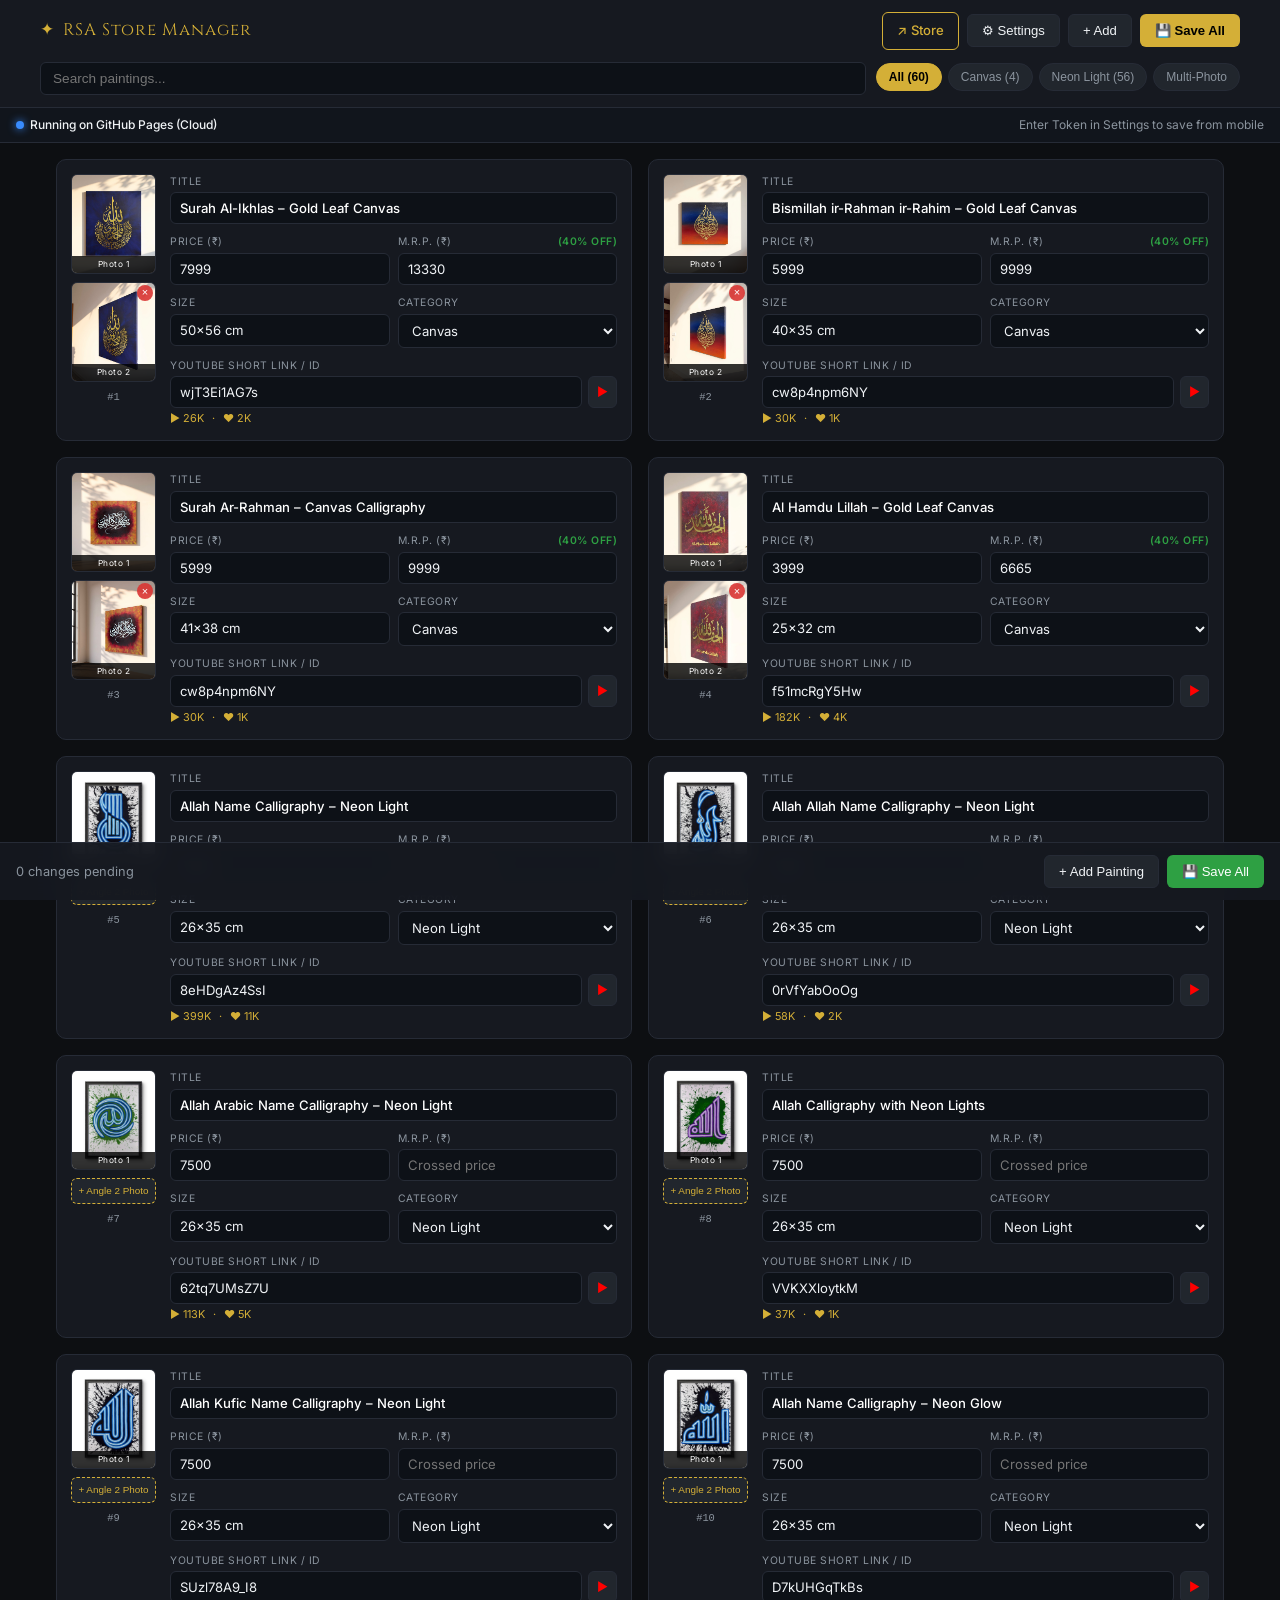
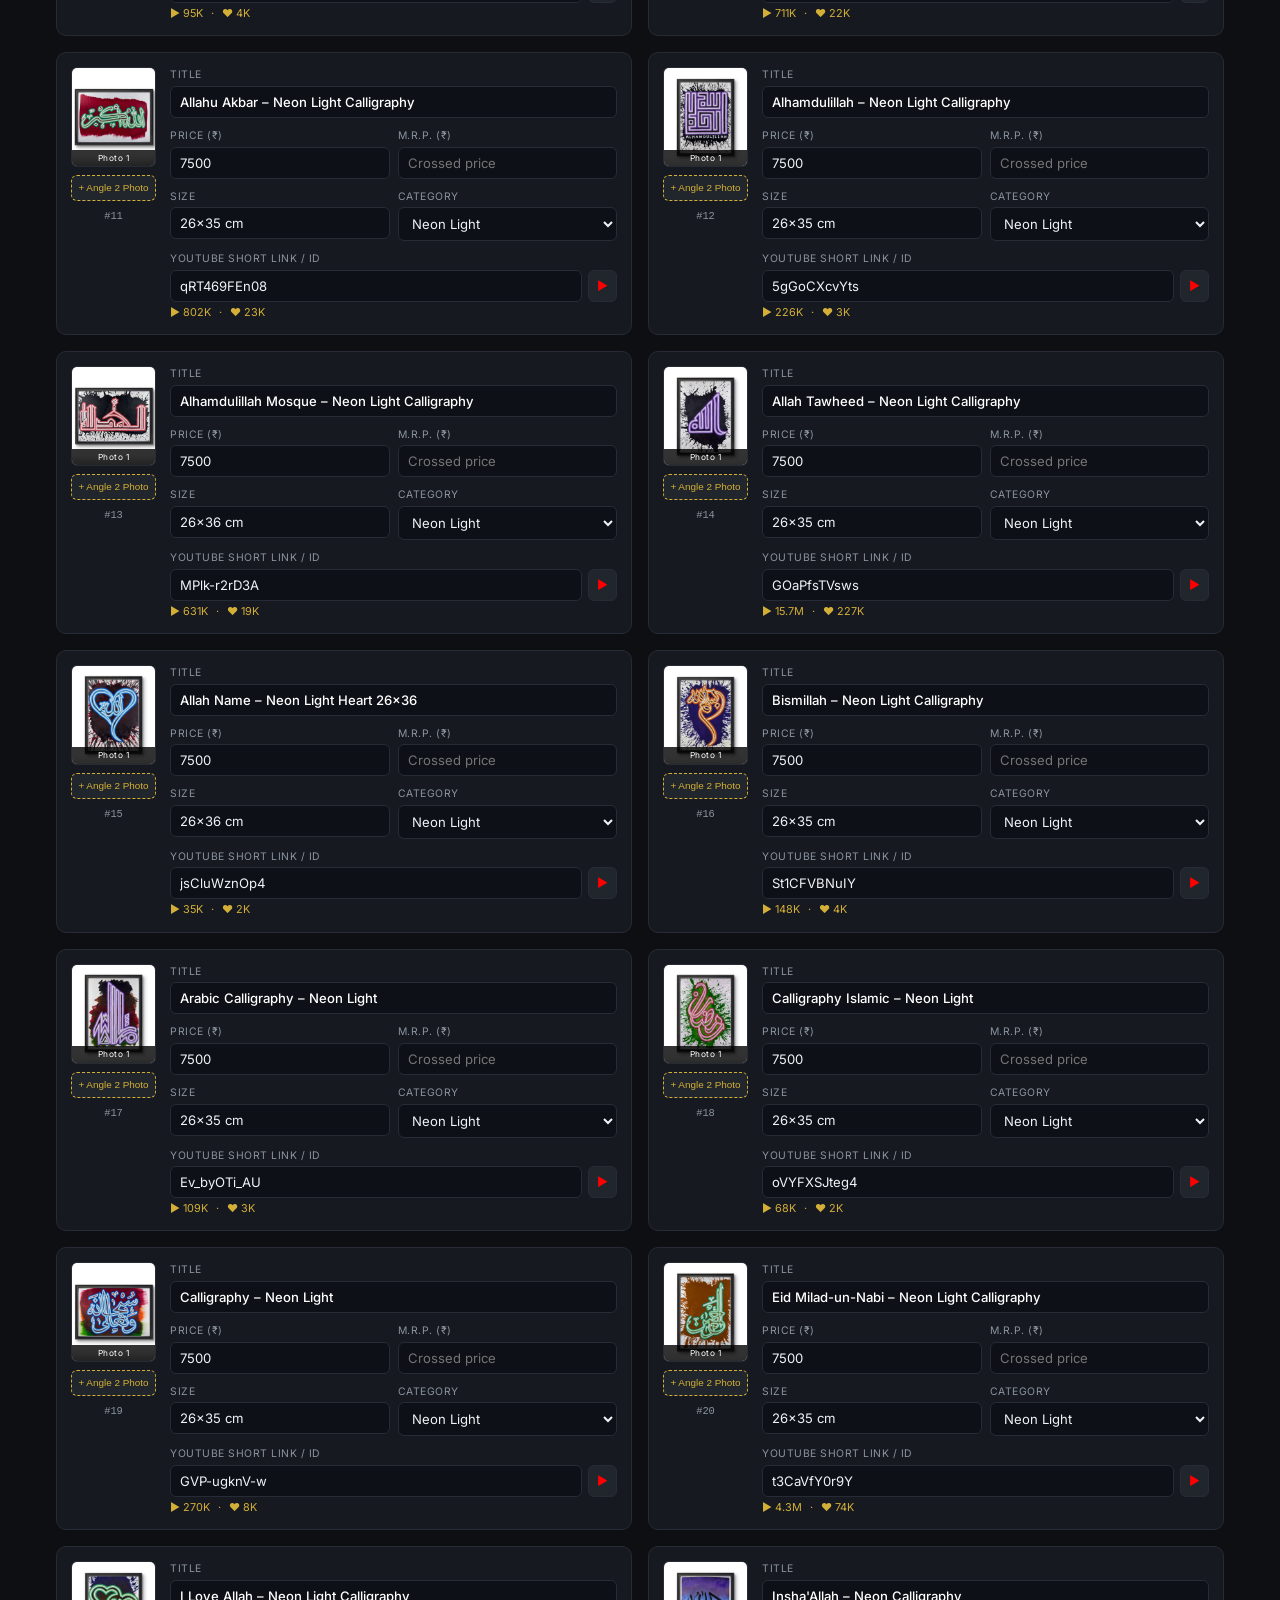
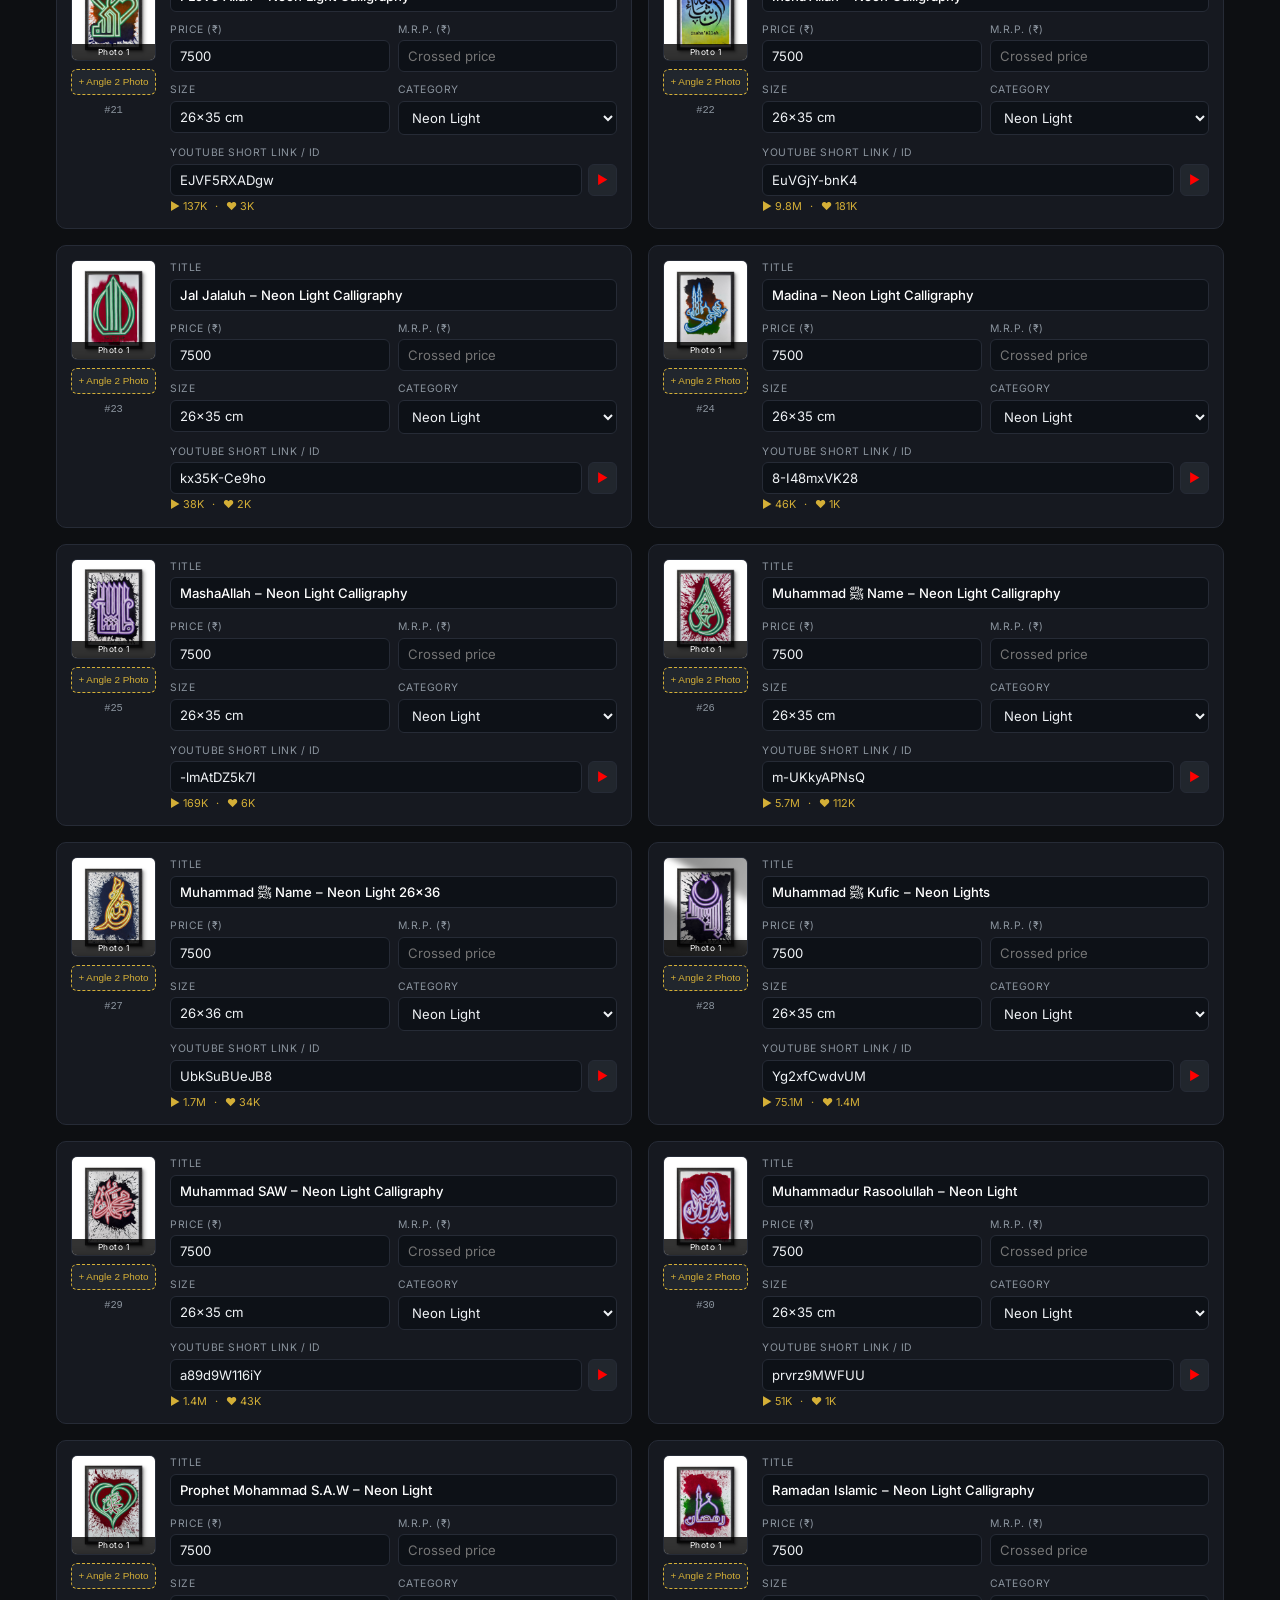
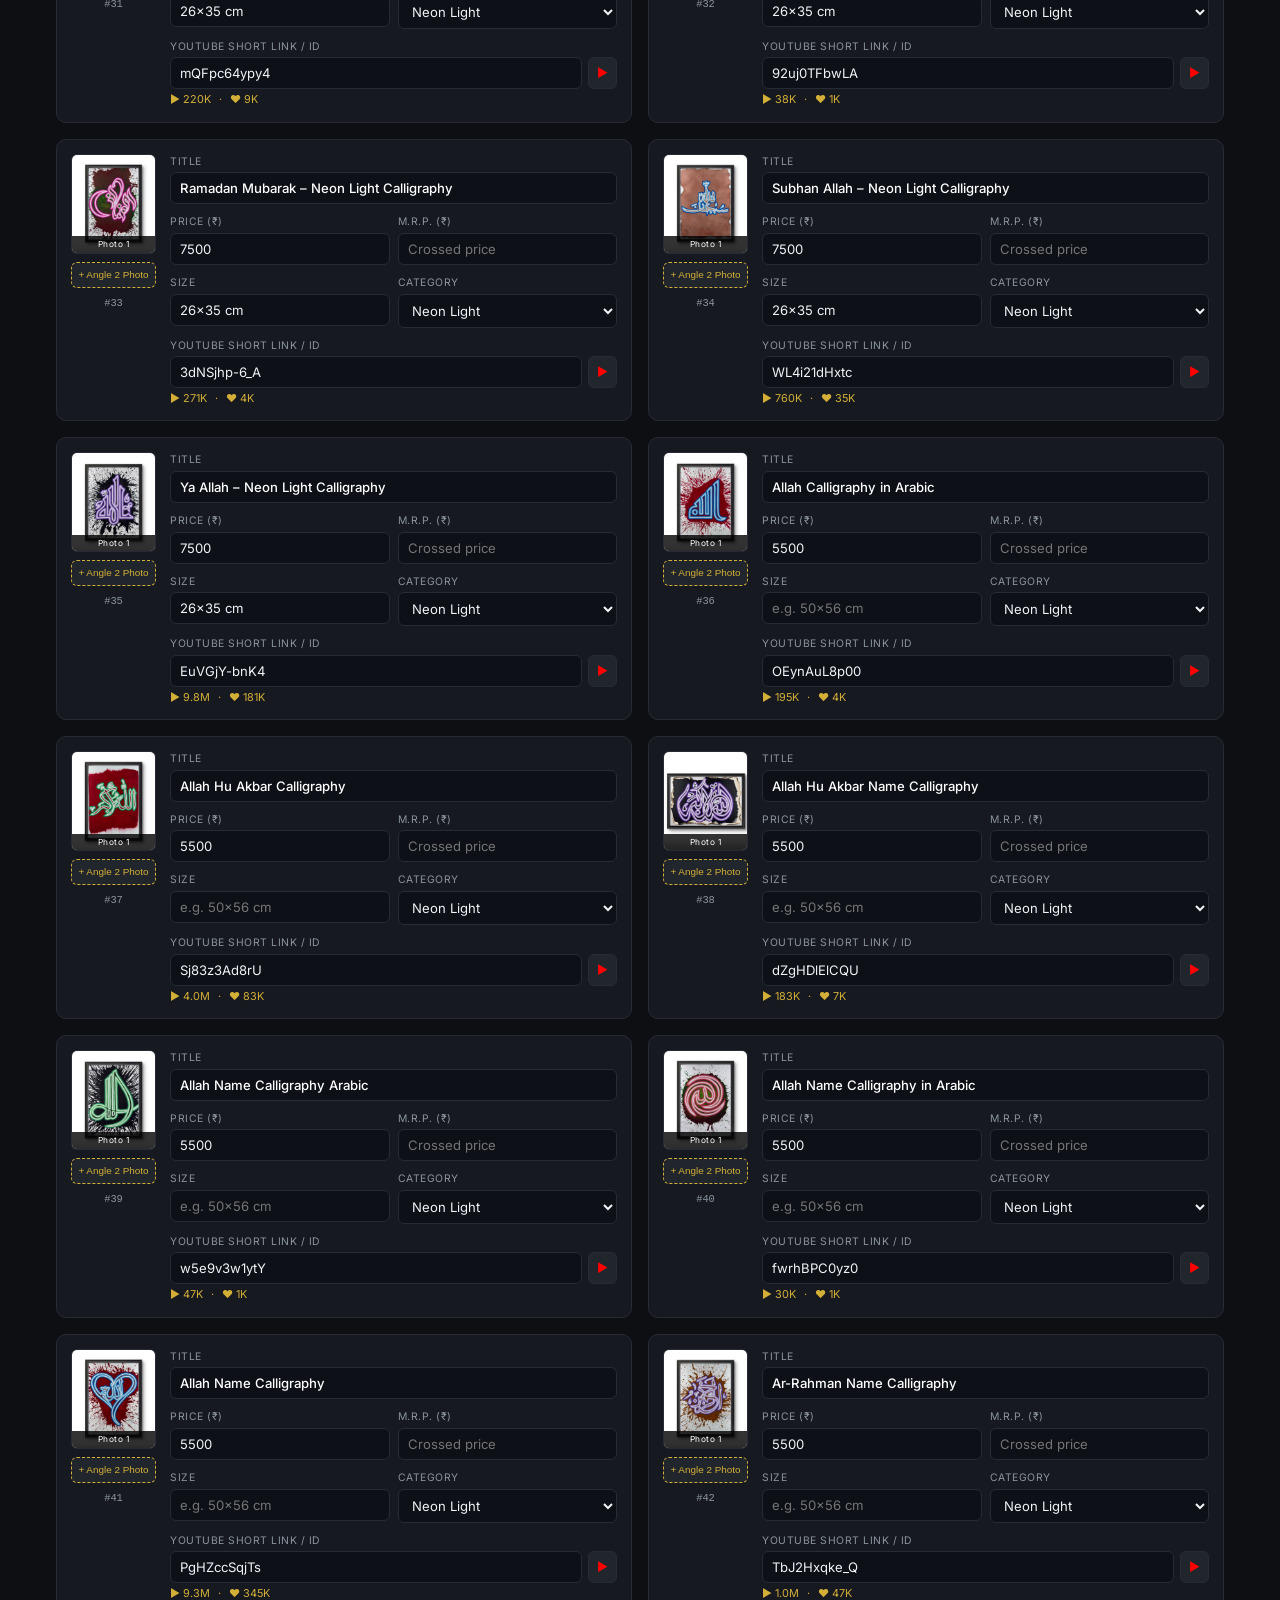
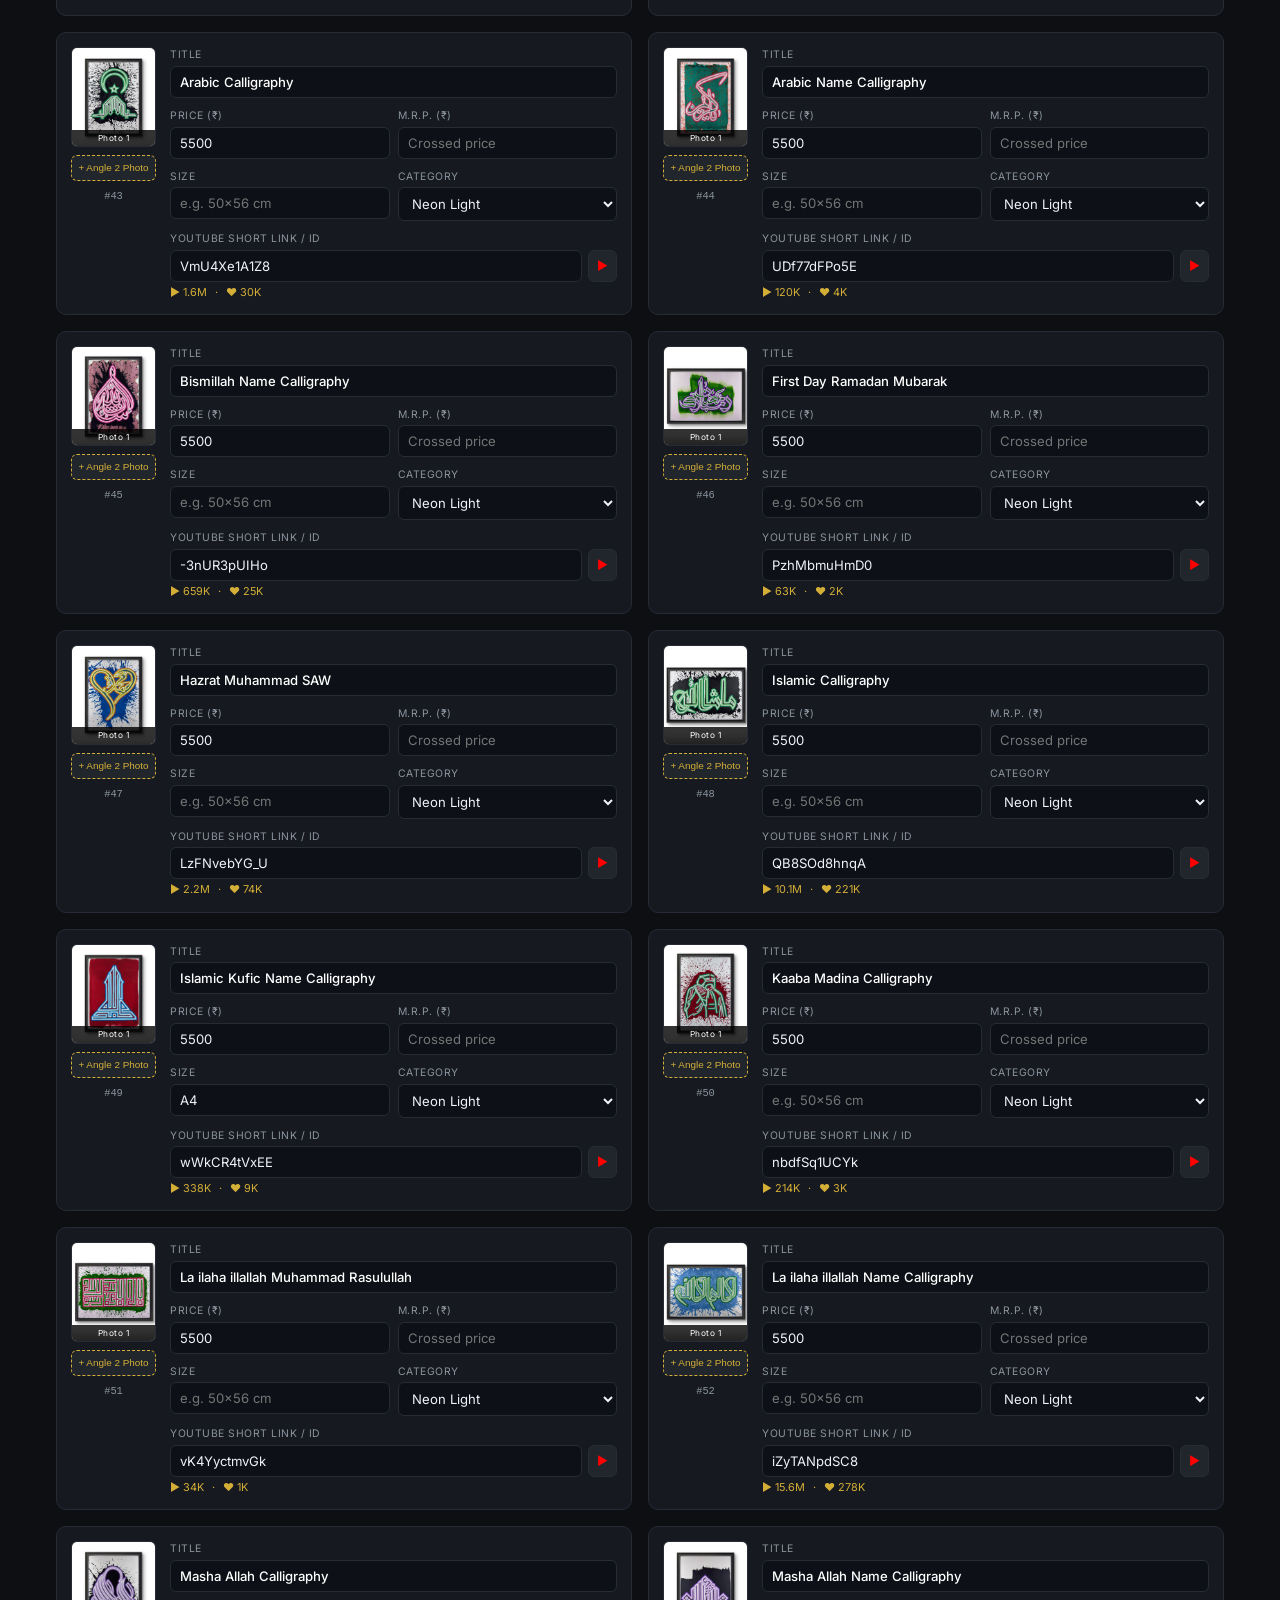
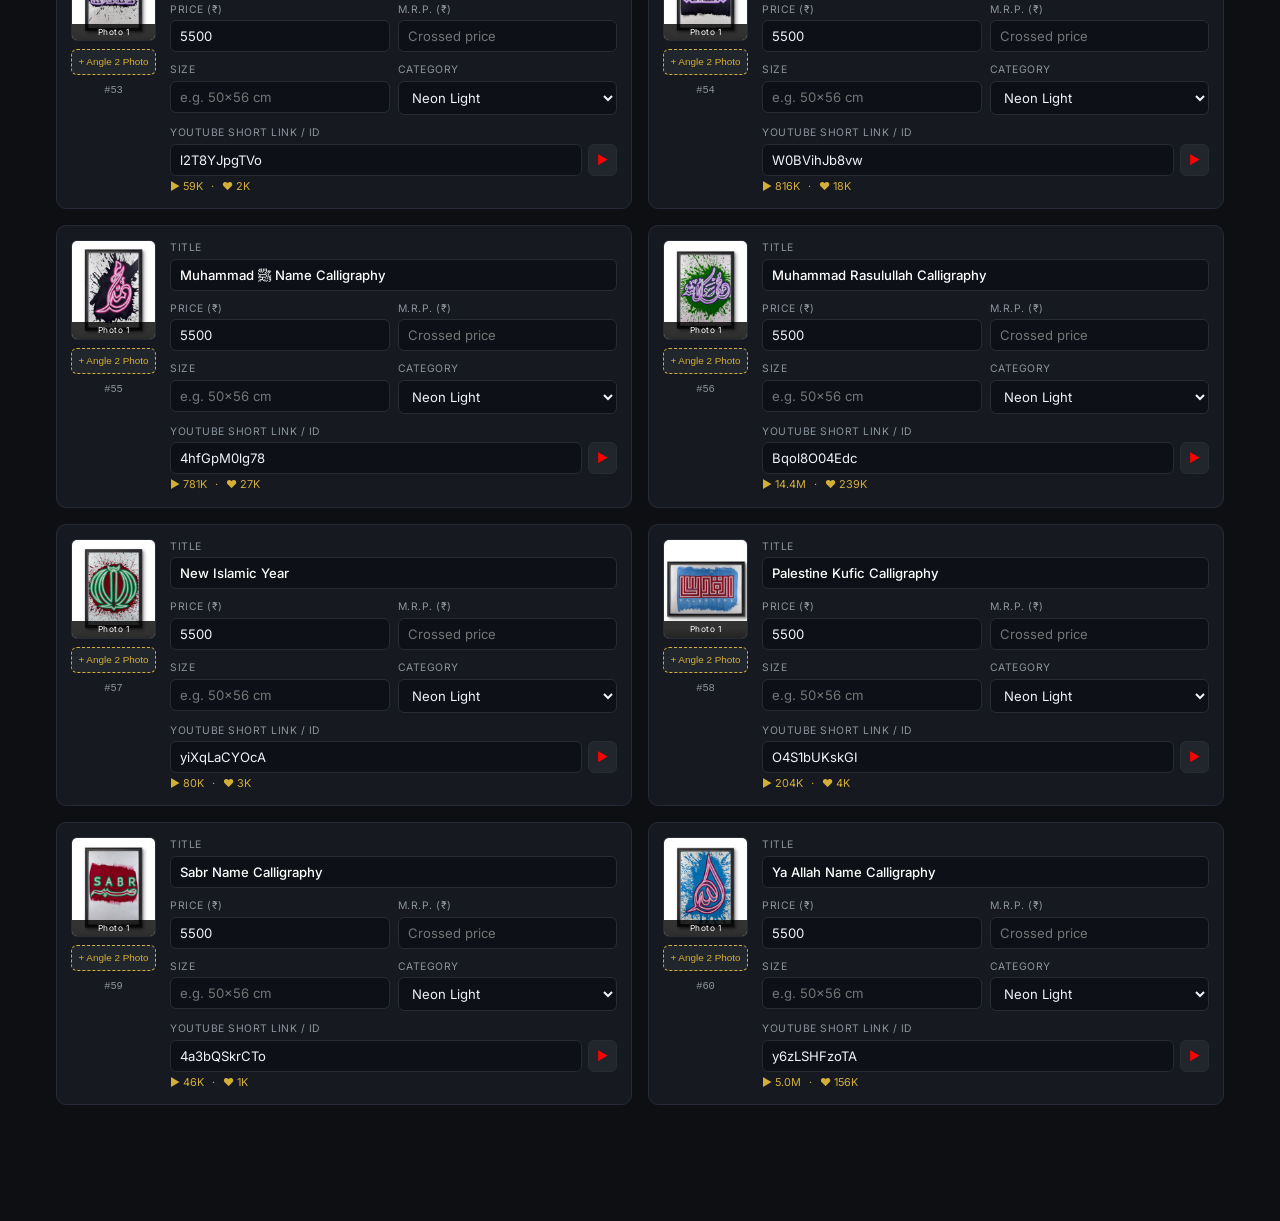
==== commit b8067827: "Bulletproof mobile admin: auto image compression, connection status, fail-safe product adding" ====
--- a/admin.html
+++ b/admin.html
@@ -26,7 +26,7 @@
     font-family: 'Inter', -apple-system, BlinkMacSystemFont, sans-serif;
     font-size: 14px;
     line-height: 1.5;
-    padding-bottom: 90px;
+    padding-bottom: 100px;
   }
 
   /* Header */
@@ -48,7 +48,7 @@
   }
   .brand-title {
     font-family: 'Cinzel', serif;
-    font-size: 1.1rem;
+    font-size: 1.05rem;
     color: var(--gold);
     display: flex;
     align-items: center;
@@ -61,6 +61,33 @@
     gap: 8px;
     align-items: center;
   }
+
+  /* Status Banner */
+  .status-banner {
+    background: #11151c;
+    border-bottom: 1px solid var(--border);
+    padding: 8px 16px;
+    font-size: 0.75rem;
+    display: flex;
+    align-items: center;
+    justify-content: space-between;
+    gap: 10px;
+    flex-wrap: wrap;
+  }
+  .status-indicator {
+    display: inline-flex;
+    align-items: center;
+    gap: 6px;
+    font-weight: 500;
+  }
+  .dot {
+    width: 8px;
+    height: 8px;
+    border-radius: 50%;
+    display: inline-block;
+  }
+  .dot.green { background: #2ea043; box-shadow: 0 0 8px #2ea043; }
+  .dot.blue { background: #388bfd; box-shadow: 0 0 8px #388bfd; }
 
   /* Buttons */
   .btn {
@@ -88,7 +115,7 @@
   /* Toolbar */
   .toolbar {
     max-width: 1200px;
-    margin: 14px auto 0;
+    margin: 12px auto 0;
     display: flex;
     flex-wrap: wrap;
     gap: 10px;
@@ -97,7 +124,7 @@
   }
   .search-input {
     flex: 1;
-    min-width: 220px;
+    min-width: 200px;
     background: #0d1117;
     border: 1px solid var(--border);
     color: var(--fg);
@@ -155,7 +182,11 @@
     display: flex;
     gap: 14px;
     position: relative;
-    transition: border-color 0.2s;
+    transition: border-color 0.2s, box-shadow 0.2s;
+  }
+  .item-card.is-new {
+    border-color: #2ea043;
+    box-shadow: 0 0 12px rgba(46, 160, 67, 0.25);
   }
   .item-card.modified {
     border-color: var(--gold);
@@ -328,7 +359,7 @@
     color: var(--gold);
   }
 
-  /* Modal */
+  /* Modals */
   .modal-overlay {
     position: fixed;
     inset: 0;
@@ -388,7 +419,7 @@
     cursor: pointer;
     background: #0d1117;
     transition: border-color 0.2s;
-    min-height: 130px;
+    min-height: 120px;
     display: flex;
     flex-direction: column;
     align-items: center;
@@ -413,20 +444,25 @@
     position: fixed;
     top: 20px;
     right: 20px;
+    left: 20px;
+    max-width: 400px;
+    margin: 0 auto;
     background: var(--success);
     color: #fff;
-    padding: 12px 20px;
-    border-radius: 6px;
+    padding: 14px 18px;
+    border-radius: 8px;
     font-weight: 500;
-    box-shadow: 0 8px 24px rgba(0,0,0,0.4);
+    font-size: 0.85rem;
+    box-shadow: 0 10px 30px rgba(0,0,0,0.5);
     z-index: 3000;
     display: flex;
     align-items: center;
-    gap: 8px;
+    gap: 10px;
     opacity: 0;
     transform: translateY(-20px);
     transition: 0.3s;
     pointer-events: none;
+    text-align: left;
   }
   .toast.show { opacity: 1; transform: translateY(0); }
 </style>
@@ -443,22 +479,31 @@
       <span>&#10022;</span> RSA Store Manager
     </div>
     <div class="header-actions">
-      <a href="index.html" target="_blank" class="btn btn-view-store">&#8599; View Live Store</a>
-      <button class="btn btn-secondary" onclick="openNewModal()">&#43; Add Painting</button>
-      <button class="btn btn-primary" onclick="saveAll()">&#128190; Save Changes</button>
+      <a href="index.html" target="_blank" class="btn btn-view-store">&#8599; Store</a>
+      <button class="btn btn-secondary" onclick="openTokenModal()" title="GitHub Connection Settings">&#9881; Settings</button>
+      <button class="btn btn-secondary" onclick="openNewModal()">&#43; Add</button>
+      <button class="btn btn-primary" onclick="saveAll()">&#128190; Save All</button>
     </div>
   </div>
   <div class="toolbar">
-    <input type="text" id="search-box" class="search-input" placeholder="Search painting by title..." oninput="filterItems()">
+    <input type="text" id="search-box" class="search-input" placeholder="Search paintings..." oninput="filterItems()">
     <div class="filter-group">
       <button class="filter-btn active" onclick="setFilter('all', this)">All (<span id="count-all">0</span>)</button>
       <button class="filter-btn" onclick="setFilter('Canvas', this)">Canvas (<span id="count-canvas">0</span>)</button>
       <button class="filter-btn" onclick="setFilter('Neon Light', this)">Neon Light (<span id="count-neon">0</span>)</button>
-      <button class="filter-btn" onclick="setFilter('multi-img', this)">Multi-Photo (Canvas)</button>
-      <button class="filter-btn" onclick="setFilter('no-yt', this)">Needs YouTube Link</button>
+      <button class="filter-btn" onclick="setFilter('multi-img', this)">Multi-Photo</button>
     </div>
   </div>
 </header>
+
+<!-- Connection Status Banner -->
+<div class="status-banner" id="status-banner">
+  <div class="status-indicator">
+    <span class="dot" id="status-dot"></span>
+    <span id="status-text">Detecting mode...</span>
+  </div>
+  <div id="status-tip" style="color:var(--fg-muted);"></div>
+</div>
 
 <!-- Main Container -->
 <main class="container">
@@ -471,12 +516,12 @@
     <span id="unsaved-count">0</span> changes pending
   </div>
   <div style="display:flex; gap:8px;">
-    <button class="btn btn-secondary" onclick="openNewModal()">&#43; New</button>
+    <button class="btn btn-secondary" onclick="openNewModal()">&#43; Add Painting</button>
     <button class="btn btn-success" onclick="saveAll()">&#128190; Save All</button>
   </div>
 </div>
 
-<!-- Modal: Add New Painting (Supports Multiple Pictures) -->
+<!-- Modal: Add New Painting (Supports Dual Photos + Auto Compression) -->
 <div id="new-modal" class="modal-overlay hidden">
   <div class="modal-box">
     <div class="modal-title">
@@ -486,11 +531,11 @@
     <form class="modal-form" onsubmit="handleAddNew(event)">
       <!-- Multiple Pictures Upload Slots -->
       <div>
-        <label class="field-label">Painting Photos (Add multiple angles for slider)</label>
+        <label class="field-label">Photos (Tap box to snap from phone camera or gallery)</label>
         <div class="upload-slots">
           <!-- Slot 1: Primary Photo -->
           <div class="upload-slot" onclick="document.getElementById('new-file-1').click()">
-            <span style="font-size:1.4rem;">&#128247;</span>
+            <span style="font-size:1.5rem;">&#128247;</span>
             <span class="slot-label" id="slot-label-1">Photo 1 (Main)</span>
             <img id="slot-prev-1" class="slot-preview" style="display:none;">
             <input type="file" id="new-file-1" accept="image/*" style="display:none;" onchange="previewSlot(this, 1)">
@@ -498,7 +543,7 @@
 
           <!-- Slot 2: Secondary / Angle Photo -->
           <div class="upload-slot" onclick="document.getElementById('new-file-2').click()">
-            <span style="font-size:1.4rem;">&#128248;</span>
+            <span style="font-size:1.5rem;">&#128248;</span>
             <span class="slot-label" id="slot-label-2">Photo 2 (Angle/Slider)</span>
             <img id="slot-prev-2" class="slot-preview" style="display:none;">
             <input type="file" id="new-file-2" accept="image/*" style="display:none;" onchange="previewSlot(this, 2)">
@@ -507,7 +552,7 @@
       </div>
 
       <div>
-        <label class="field-label">Title</label>
+        <label class="field-label">Painting Title</label>
         <input type="text" id="new-title" class="field-input" placeholder="e.g. Surah Al-Fatiha Calligraphy" required>
       </div>
 
@@ -548,23 +593,74 @@
 
       <div style="display:flex; justify-content:flex-end; gap:8px; margin-top:8px;">
         <button type="button" class="btn btn-secondary" onclick="closeNewModal()">Cancel</button>
-        <button type="submit" class="btn btn-primary">&#43; Add to Collection</button>
+        <button type="submit" id="add-submit-btn" class="btn btn-primary">&#43; Add to Collection</button>
       </div>
     </form>
   </div>
 </div>
 
+<!-- Modal: GitHub Token Settings -->
+<div id="token-modal" class="modal-overlay hidden">
+  <div class="modal-box">
+    <div class="modal-title">
+      <span>GitHub Cloud Publishing</span>
+      <button class="modal-close" onclick="closeTokenModal()">&times;</button>
+    </div>
+    <div style="display:flex; flex-direction:column; gap:12px;">
+      <p style="color:var(--fg-muted); font-size:0.8rem; line-height:1.5;">
+        To save changes and upload new paintings directly from your phone while on GitHub Pages, enter your GitHub Personal Access Token once below:
+      </p>
+      <div>
+        <label class="field-label">GitHub Token (PAT)</label>
+        <input type="password" id="gh-token-input" class="field-input" placeholder="ghp_...">
+      </div>
+      <div style="display:flex; justify-content:space-between; align-items:center; margin-top:8px;">
+        <button type="button" class="btn btn-secondary" onclick="clearToken()">Clear Token</button>
+        <button type="button" class="btn btn-primary" onclick="saveToken()">Save Token</button>
+      </div>
+    </div>
+  </div>
+</div>
+
 <!-- Toast Notification -->
 <div id="toast" class="toast">
-  <span>&#10003;</span>
+  <span id="toast-icon">&#10003;</span>
   <span id="toast-msg">Saved successfully!</span>
 </div>
 
 <script src="products.js"></script>
 <script>
-let productsData = JSON.parse(JSON.stringify(RSA_PRODUCTS));
+// Check localStorage for saved changes, fallback to RSA_PRODUCTS
+let productsData = [];
+const CACHE_KEY = 'rsa_admin_products_v2';
+const savedLocal = localStorage.getItem(CACHE_KEY);
+if (savedLocal) {
+  try { productsData = JSON.parse(savedLocal); } catch(e) { productsData = JSON.parse(JSON.stringify(RSA_PRODUCTS)); }
+} else {
+  productsData = JSON.parse(JSON.stringify(RSA_PRODUCTS));
+}
+
 let modifiedIds = new Set();
 let currentFilter = 'all';
+
+// Determine connection mode
+function updateConnectionStatus() {
+  const isLocal = window.location.hostname === 'localhost' || window.location.hostname === '127.0.0.1' || window.location.hostname.startsWith('192.168.');
+  const dot = document.getElementById('status-dot');
+  const text = document.getElementById('status-text');
+  const tip = document.getElementById('status-tip');
+
+  if (isLocal) {
+    dot.className = 'dot green';
+    text.textContent = 'Connected to Laptop Server (Local Wi-Fi)';
+    tip.textContent = 'Changes save directly to products.js on laptop';
+  } else {
+    dot.className = 'dot blue';
+    text.textContent = 'Running on GitHub Pages (Cloud)';
+    const hasToken = Boolean(localStorage.getItem('rsa_gh_token'));
+    tip.textContent = hasToken ? 'GitHub Token Active' : 'Enter Token in Settings to save from mobile';
+  }
+}
 
 function initCounts() {
   document.getElementById('count-all').textContent = productsData.length;
@@ -583,7 +679,6 @@
     if (currentFilter === 'Canvas') return p.category === 'Canvas';
     if (currentFilter === 'Neon Light') return p.category === 'Neon Light';
     if (currentFilter === 'multi-img') return Boolean(p.img2);
-    if (currentFilter === 'no-yt') return !p.yt_id || p.yt_id.trim() === '';
     return true;
   });
 
@@ -594,7 +689,7 @@
 
   filtered.forEach(p => {
     const card = document.createElement('div');
-    card.className = 'item-card' + (modifiedIds.has(p.id) ? ' modified' : '');
+    card.className = 'item-card' + (p.isNew ? ' is-new' : '') + (modifiedIds.has(p.id) ? ' modified' : '');
     card.id = `card-${p.id}`;
 
     const discountPct = (p.original_price && p.original_price > p.price)
@@ -620,7 +715,6 @@
     `;
 
     if (p.img2) {
-      // Photo 2 exists
       imagesHtml += `
         <div class="item-thumb-box" onclick="triggerCardImageUpload(${p.id}, 2)" title="Tap to change Photo 2">
           <img src="${p.img2}" alt="Angle 2" class="item-thumb" onerror="this.src='images/artist.png'">
@@ -629,7 +723,6 @@
         </div>
       `;
     } else {
-      // Button to add Photo 2
       imagesHtml += `
         <button type="button" class="btn-add-angle" onclick="triggerCardImageUpload(${p.id}, 2)">
           &#43; Angle 2 Photo
@@ -751,6 +844,8 @@
   modifiedIds.add(id);
   document.getElementById(`card-${id}`)?.classList.add('modified');
   document.getElementById('unsaved-count').textContent = modifiedIds.size;
+  // Cache in localStorage so mobile refreshes never lose work
+  localStorage.setItem(CACHE_KEY, JSON.stringify(productsData));
 }
 
 function setFilter(cat, btn) {
@@ -764,6 +859,38 @@
   renderList();
 }
 
+// ── FAST CLIENT-SIDE IMAGE COMPRESSION (Prevents Mobile 10MB timeouts) ──
+function compressImage(file, maxWidth = 1200, quality = 0.82) {
+  return new Promise((resolve) => {
+    const reader = new FileReader();
+    reader.onload = (e) => {
+      const img = new Image();
+      img.onload = () => {
+        const canvas = document.createElement('canvas');
+        let width = img.width;
+        let height = img.height;
+        if (width > maxWidth) {
+          height = Math.round((height * maxWidth) / width);
+          width = maxWidth;
+        }
+        canvas.width = width;
+        canvas.height = height;
+        const ctx = canvas.getContext('2d');
+        ctx.drawImage(img, 0, 0, width, height);
+        const dataUrl = canvas.toDataURL('image/jpeg', quality);
+        const baseName = file.name.replace(/[^a-zA-Z0-9_-]/g, '_').replace(/\.[^/.]+$/, "");
+        resolve({
+          name: baseName + '.jpeg',
+          dataUrl: dataUrl
+        });
+      };
+      img.onerror = () => resolve({ name: file.name, dataUrl: e.target.result });
+      img.src = e.target.result;
+    };
+    reader.readAsDataURL(file);
+  });
+}
+
 // ── PHOTO UPLOAD ON EXISTING CARDS ──
 let activeCardUpload = { id: null, slot: 1 };
 
@@ -778,7 +905,7 @@
   const p = productsData.find(x => x.id === activeCardUpload.id);
   if (!p) return;
 
-  showToast(`Uploading ${file.name}...`);
+  showToast(`Compressing & uploading ${file.name}...`);
   const uploadedPath = await uploadImageFile(file);
   if (activeCardUpload.slot === 1) {
     p.img = uploadedPath;
@@ -802,81 +929,75 @@
 
 // ── CORE IMAGE UPLOAD FUNCTION ──
 async function uploadImageFile(file) {
-  const isGitHub = window.location.hostname.includes('github.io');
-  return new Promise((resolve) => {
-    const reader = new FileReader();
-    reader.onload = async (e) => {
-      const base64Data = e.target.result;
-      const safeName = file.name.replace(/[^a-zA-Z0-9._-]/g, '_');
-
-      if (isGitHub) {
-        let token = localStorage.getItem('rsa_gh_token');
-        if (!token) {
-          token = prompt('Enter your GitHub Personal Access Token (PAT) to upload image from mobile:');
-          if (!token) return resolve(`images/${safeName}`);
-          localStorage.setItem('rsa_gh_token', token.trim());
-        }
-
+  const isLocal = window.location.hostname === 'localhost' || window.location.hostname === '127.0.0.1' || window.location.hostname.startsWith('192.168.');
+  
+  // 1. Fast mobile compression
+  const compressed = await compressImage(file);
+  const safeName = compressed.name;
+  const base64Data = compressed.dataUrl;
+
+  if (!isLocal) {
+    // GitHub Pages mode
+    let token = localStorage.getItem('rsa_gh_token');
+    if (!token) {
+      token = prompt('Enter your GitHub Personal Access Token (PAT) to upload image from mobile:\n(Or leave blank to save path only)');
+      if (token) localStorage.setItem('rsa_gh_token', token.trim());
+    }
+
+    if (token) {
+      try {
+        const cleanBase64 = base64Data.split(',')[1];
+        let sha = undefined;
         try {
-          const cleanBase64 = base64Data.split(',')[1];
-          // Check if file exists to get sha if needed
-          let sha = undefined;
-          try {
-            const checkRes = await fetch(`https://api.github.com/repos/bilalcodess/Rashid-Sketch-Art/contents/images/${safeName}`, {
-              headers: { 'Authorization': `token ${token.trim()}`, 'Accept': 'application/vnd.github.v3+json' }
-            });
-            if (checkRes.ok) {
-              const checkData = await checkRes.json();
-              sha = checkData.sha;
-            }
-          } catch (_) {}
-
-          const putBody = {
-            message: `Upload image ${safeName} via mobile admin`,
-            content: cleanBase64
-          };
-          if (sha) putBody.sha = sha;
-
-          const putRes = await fetch(`https://api.github.com/repos/bilalcodess/Rashid-Sketch-Art/contents/images/${safeName}`, {
-            method: 'PUT',
-            headers: {
-              'Authorization': `token ${token.trim()}`,
-              'Accept': 'application/vnd.github.v3+json',
-              'Content-Type': 'application/json'
-            },
-            body: JSON.stringify(putBody)
+          const checkRes = await fetch(`https://api.github.com/repos/bilalcodess/Rashid-Sketch-Art/contents/images/${safeName}`, {
+            headers: { 'Authorization': `token ${token.trim()}`, 'Accept': 'application/vnd.github.v3+json' }
           });
-          if (putRes.ok) {
-            resolve(`images/${safeName}`);
-            return;
+          if (checkRes.ok) {
+            const checkData = await checkRes.json();
+            sha = checkData.sha;
           }
-        } catch (err) {
-          console.error('GitHub image upload error:', err);
-        }
-        resolve(`images/${safeName}`);
-      } else {
-        // Local server
-        try {
-          const res = await fetch('/api/upload-image', {
-            method: 'POST',
-            headers: { 'Content-Type': 'application/json' },
-            body: JSON.stringify({ filename: safeName, data: base64Data })
-          });
-          const data = await res.json();
-          resolve(data.path || `images/${safeName}`);
-        } catch (err) {
-          console.error('Local upload error:', err);
-          resolve(`images/${safeName}`);
-        }
+        } catch (_) {}
+
+        const putBody = {
+          message: `Upload ${safeName} via mobile admin`,
+          content: cleanBase64
+        };
+        if (sha) putBody.sha = sha;
+
+        await fetch(`https://api.github.com/repos/bilalcodess/Rashid-Sketch-Art/contents/images/${safeName}`, {
+          method: 'PUT',
+          headers: {
+            'Authorization': `token ${token.trim()}`,
+            'Accept': 'application/vnd.github.v3+json',
+            'Content-Type': 'application/json'
+          },
+          body: JSON.stringify(putBody)
+        });
+      } catch (err) {
+        console.warn('GitHub image upload warning:', err);
       }
-    };
-    reader.readAsDataURL(file);
-  });
+    }
+    return `images/${safeName}`;
+  } else {
+    // Local Wi-Fi / Laptop server
+    try {
+      const res = await fetch('/api/upload-image', {
+        method: 'POST',
+        headers: { 'Content-Type': 'application/json' },
+        body: JSON.stringify({ filename: safeName, data: base64Data })
+      });
+      const data = await res.json();
+      return data.path || `images/${safeName}`;
+    } catch (err) {
+      console.warn('Local upload error, fallback to path', err);
+      return `images/${safeName}`;
+    }
+  }
 }
 
 // ── SAVE TO SERVER / GITHUB ──
 async function saveAll() {
-  const isGitHub = window.location.hostname.includes('github.io');
+  const isLocal = window.location.hostname === 'localhost' || window.location.hostname === '127.0.0.1' || window.location.hostname.startsWith('192.168.');
 
   // Format products.js code
   const codeLines = [
@@ -908,15 +1029,15 @@
   codeLines.push("];\n");
   const fullCode = codeLines.join("\n");
 
-  if (isGitHub) {
+  if (!isLocal) {
+    // GitHub Pages mode
     let token = localStorage.getItem('rsa_gh_token');
     if (!token) {
-      token = prompt('To save & publish directly from mobile phone to GitHub Pages, enter your GitHub Personal Access Token (PAT):\n(Saved securely only in your device browser):');
-      if (!token) return;
-      localStorage.setItem('rsa_gh_token', token.trim());
+      openTokenModal();
+      return;
     }
 
-    showToast('Saving to GitHub Pages...');
+    showToast('Saving and publishing live to GitHub Pages...');
 
     try {
       const getRes = await fetch('https://api.github.com/repos/bilalcodess/Rashid-Sketch-Art/contents/products.js', {
@@ -944,11 +1065,14 @@
       if (!putRes.ok) throw new Error('Failed to commit to GitHub: ' + putRes.statusText);
 
       modifiedIds.clear();
+      productsData.forEach(p => delete p.isNew);
+      localStorage.setItem(CACHE_KEY, JSON.stringify(productsData));
       document.querySelectorAll('.item-card.modified').forEach(c => c.classList.remove('modified'));
+      document.querySelectorAll('.item-card.is-new').forEach(c => c.classList.remove('is-new'));
       document.getElementById('unsaved-count').textContent = '0';
       showToast('✓ Saved & published live to GitHub Pages!');
     } catch (err) {
-      alert('GitHub Save Error: ' + err.message);
+      alert('GitHub Save Error: ' + err.message + '\nCheck token in Settings.');
     }
     return;
   }
@@ -963,9 +1087,12 @@
     if (!res.ok) throw new Error('Save failed: ' + res.statusText);
     
     modifiedIds.clear();
+    productsData.forEach(p => delete p.isNew);
+    localStorage.setItem(CACHE_KEY, JSON.stringify(productsData));
     document.querySelectorAll('.item-card.modified').forEach(c => c.classList.remove('modified'));
+    document.querySelectorAll('.item-card.is-new').forEach(c => c.classList.remove('is-new'));
     document.getElementById('unsaved-count').textContent = '0';
-    showToast('Saved all changes to products.js successfully!');
+    showToast('✓ Saved all changes to products.js successfully!');
   } catch (err) {
     console.error(err);
     alert('Save error: ' + err.message + '\nMake sure server.py is running on port 8000.');
@@ -1004,61 +1131,112 @@
 
 async function handleAddNew(e) {
   e.preventDefault();
-  showToast('Adding new painting...');
-
-  let imgPath = 'images/artist.png';
-  let img2Path = undefined;
-
-  // Upload Photo 1
-  if (newSlotFiles[1]) {
-    imgPath = await uploadImageFile(newSlotFiles[1]);
-  }
-
-  // Upload Photo 2 (Angle 2 / Slider)
-  if (newSlotFiles[2]) {
-    img2Path = await uploadImageFile(newSlotFiles[2]);
-  }
-
-  const maxId = productsData.reduce((m, p) => Math.max(m, p.id || 0), 0);
-  const newId = maxId + 1;
-
-  let ytVal = document.getElementById('new-yt').value.trim();
-  if (ytVal.includes('shorts/')) ytVal = ytVal.split('shorts/')[1].split(/[?&]/)[0];
-  else if (ytVal.includes('watch?v=')) ytVal = ytVal.split('watch?v=')[1].split(/[?&]/)[0];
-
-  const catVal = document.getElementById('new-category').value;
-  const newP = {
-    id: newId,
-    title: document.getElementById('new-title').value.trim(),
-    img: imgPath,
-    price: parseInt(document.getElementById('new-price').value, 10) || 0,
-    category: catVal,
-    type: catVal === 'Canvas' ? 'canvas' : 'neon',
-    size: document.getElementById('new-size').value.trim() || undefined,
-    description: document.getElementById('new-desc').value.trim() || undefined,
-    yt_id: ytVal || '',
-    views: 0,
-    likes: 0
-  };
-
-  if (img2Path) newP.img2 = img2Path;
-
-  const mrpVal = document.getElementById('new-mrp').value.trim();
-  if (mrpVal) newP.original_price = parseInt(mrpVal, 10);
-
-  productsData.unshift(newP);
-  markModified(newId);
-  initCounts();
-  renderList();
-  closeNewModal();
-  showToast(`Added "${newP.title}" with ${img2Path ? '2 photos' : '1 photo'}! Remember to tap Save.`);
+  const submitBtn = document.getElementById('add-submit-btn');
+  submitBtn.disabled = true;
+  submitBtn.textContent = 'Adding...';
+
+  try {
+    showToast('Processing & adding painting...');
+
+    let imgPath = 'images/artist.png';
+    let img2Path = undefined;
+
+    // Upload Photo 1
+    if (newSlotFiles[1]) {
+      imgPath = await uploadImageFile(newSlotFiles[1]);
+    }
+
+    // Upload Photo 2 (Angle 2 / Slider)
+    if (newSlotFiles[2]) {
+      img2Path = await uploadImageFile(newSlotFiles[2]);
+    }
+
+    const maxId = productsData.reduce((m, p) => Math.max(m, p.id || 0), 0);
+    const newId = maxId + 1;
+
+    let ytVal = document.getElementById('new-yt').value.trim();
+    if (ytVal.includes('shorts/')) ytVal = ytVal.split('shorts/')[1].split(/[?&]/)[0];
+    else if (ytVal.includes('watch?v=')) ytVal = ytVal.split('watch?v=')[1].split(/[?&]/)[0];
+
+    const catVal = document.getElementById('new-category').value;
+    const newP = {
+      id: newId,
+      title: document.getElementById('new-title').value.trim(),
+      img: imgPath,
+      price: parseInt(document.getElementById('new-price').value, 10) || 0,
+      category: catVal,
+      type: catVal === 'Canvas' ? 'canvas' : 'neon',
+      size: document.getElementById('new-size').value.trim() || undefined,
+      description: document.getElementById('new-desc').value.trim() || undefined,
+      yt_id: ytVal || '',
+      views: 0,
+      likes: 0,
+      isNew: true
+    };
+
+    if (img2Path) newP.img2 = img2Path;
+
+    const mrpVal = document.getElementById('new-mrp').value.trim();
+    if (mrpVal) newP.original_price = parseInt(mrpVal, 10);
+
+    // Add to start of list
+    productsData.unshift(newP);
+    markModified(newId);
+    initCounts();
+    renderList();
+    closeNewModal();
+    
+    // Clear inputs
+    document.getElementById('new-title').value = '';
+    document.getElementById('new-price').value = '';
+    document.getElementById('new-mrp').value = '';
+    document.getElementById('new-size').value = '';
+    document.getElementById('new-yt').value = '';
+    document.getElementById('new-desc').value = '';
+
+    showToast(`✓ Added "${newP.title}"! Tap "Save All" at the bottom to publish.`);
+  } catch (err) {
+    console.error('Error adding painting:', err);
+    alert('Error adding: ' + err.message);
+  } finally {
+    submitBtn.disabled = false;
+    submitBtn.textContent = '+ Add to Collection';
+  }
+}
+
+// ── TOKEN SETTINGS MODAL ──
+function openTokenModal() {
+  document.getElementById('gh-token-input').value = localStorage.getItem('rsa_gh_token') || '';
+  document.getElementById('token-modal').classList.remove('hidden');
+}
+function closeTokenModal() {
+  document.getElementById('token-modal').classList.add('hidden');
+}
+function saveToken() {
+  const val = document.getElementById('gh-token-input').value.trim();
+  if (val) {
+    localStorage.setItem('rsa_gh_token', val);
+    showToast('✓ GitHub Token saved in phone browser!');
+  } else {
+    localStorage.removeItem('rsa_gh_token');
+    showToast('Token cleared');
+  }
+  closeTokenModal();
+  updateConnectionStatus();
+}
+function clearToken() {
+  localStorage.removeItem('rsa_gh_token');
+  document.getElementById('gh-token-input').value = '';
+  showToast('Token removed');
+  closeTokenModal();
+  updateConnectionStatus();
 }
 
 function showToast(msg) {
   const t = document.getElementById('toast');
   document.getElementById('toast-msg').textContent = msg;
   t.classList.add('show');
-  setTimeout(() => t.classList.remove('show'), 3500);
+  setTimeout(() => t.classList.remove('show'), 4000);
 }
 
 function escapeHtml(str) {
@@ -1067,6 +1245,7 @@
 }
 
 document.addEventListener('DOMContentLoaded', () => {
+  updateConnectionStatus();
   initCounts();
   renderList();
 });
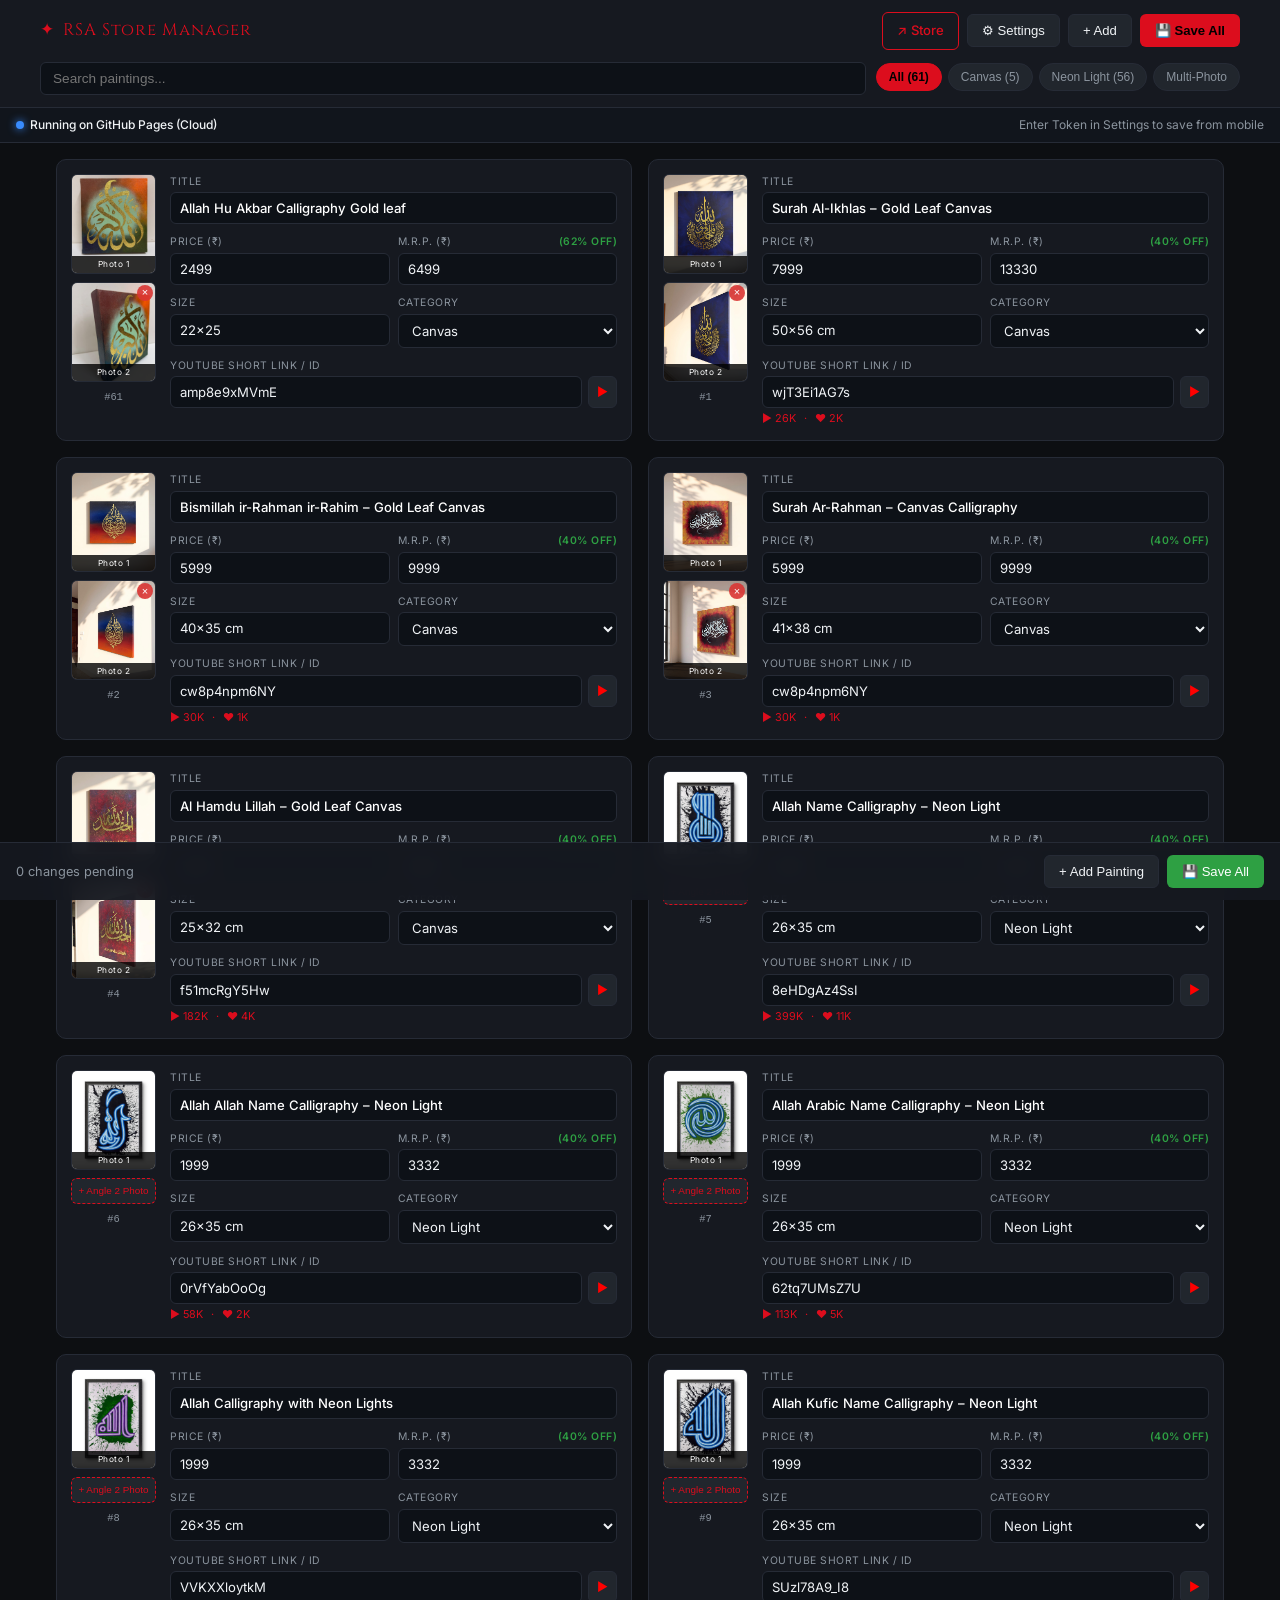
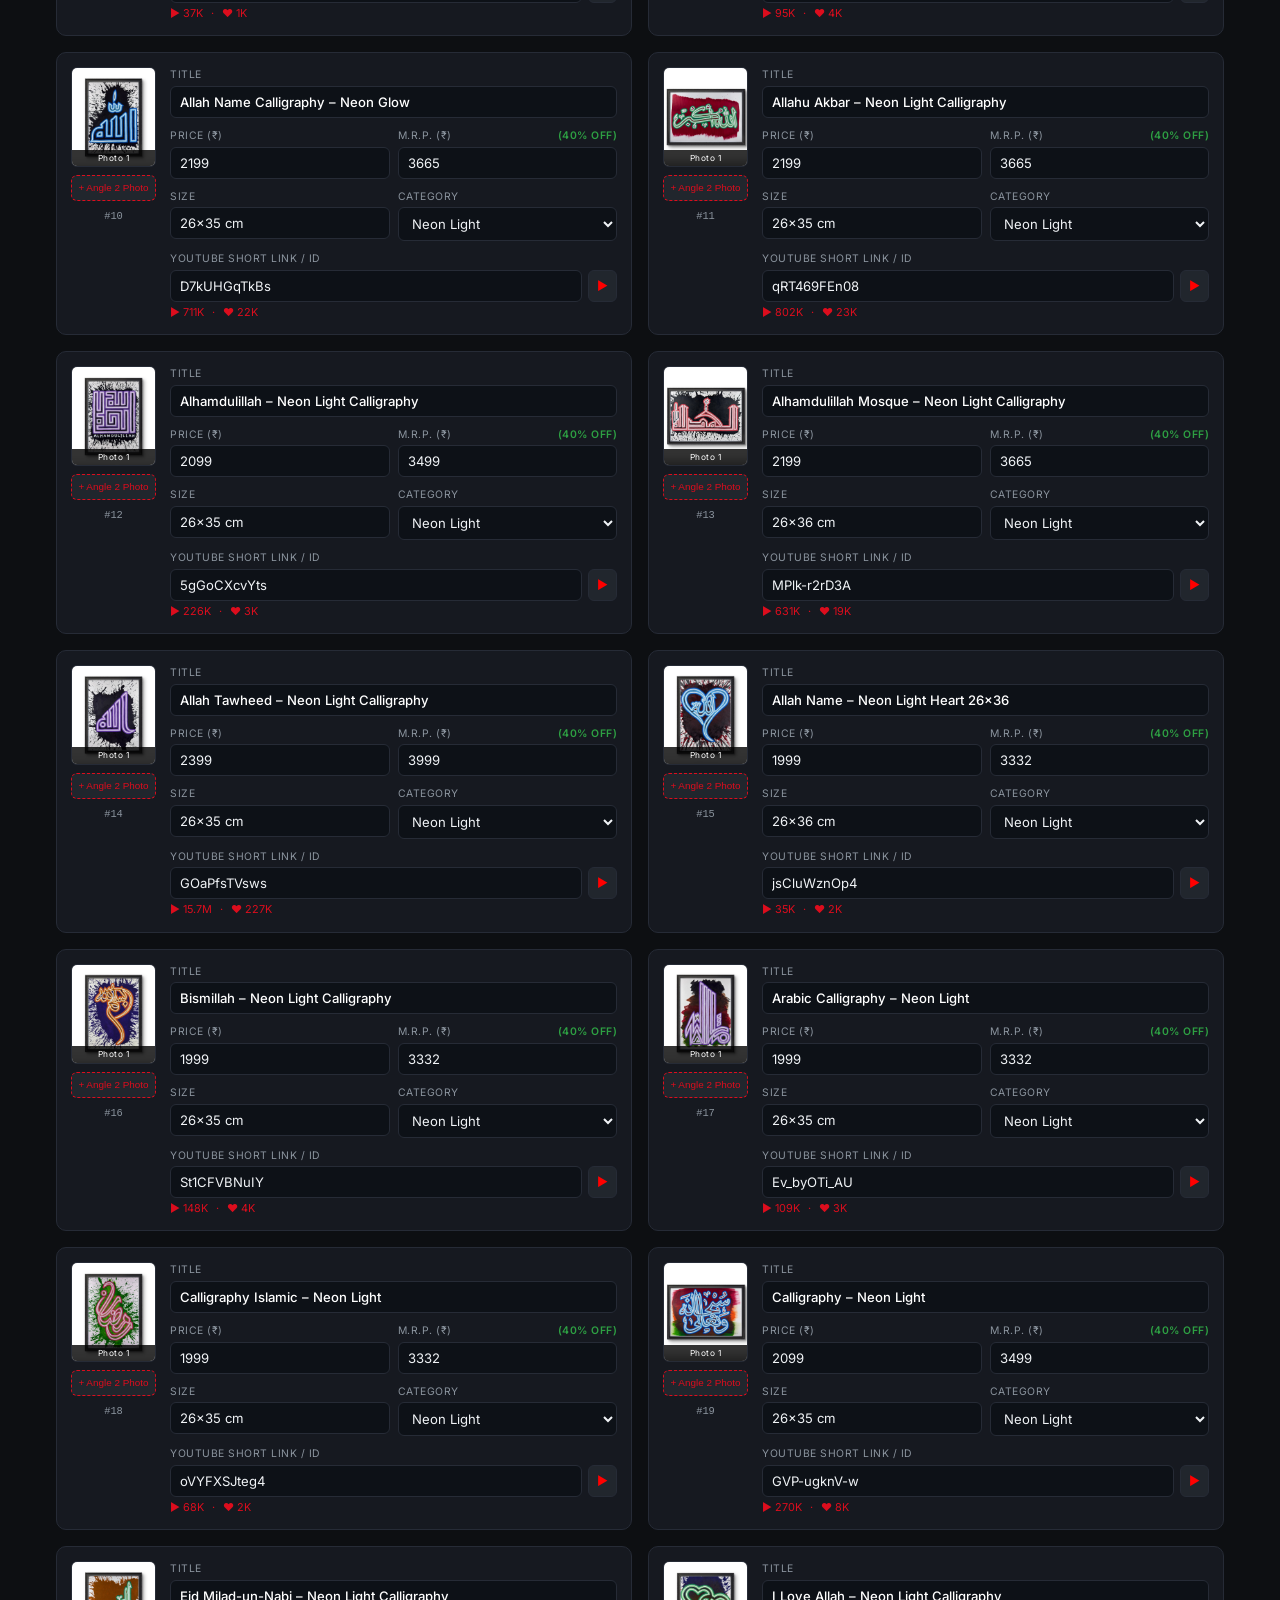
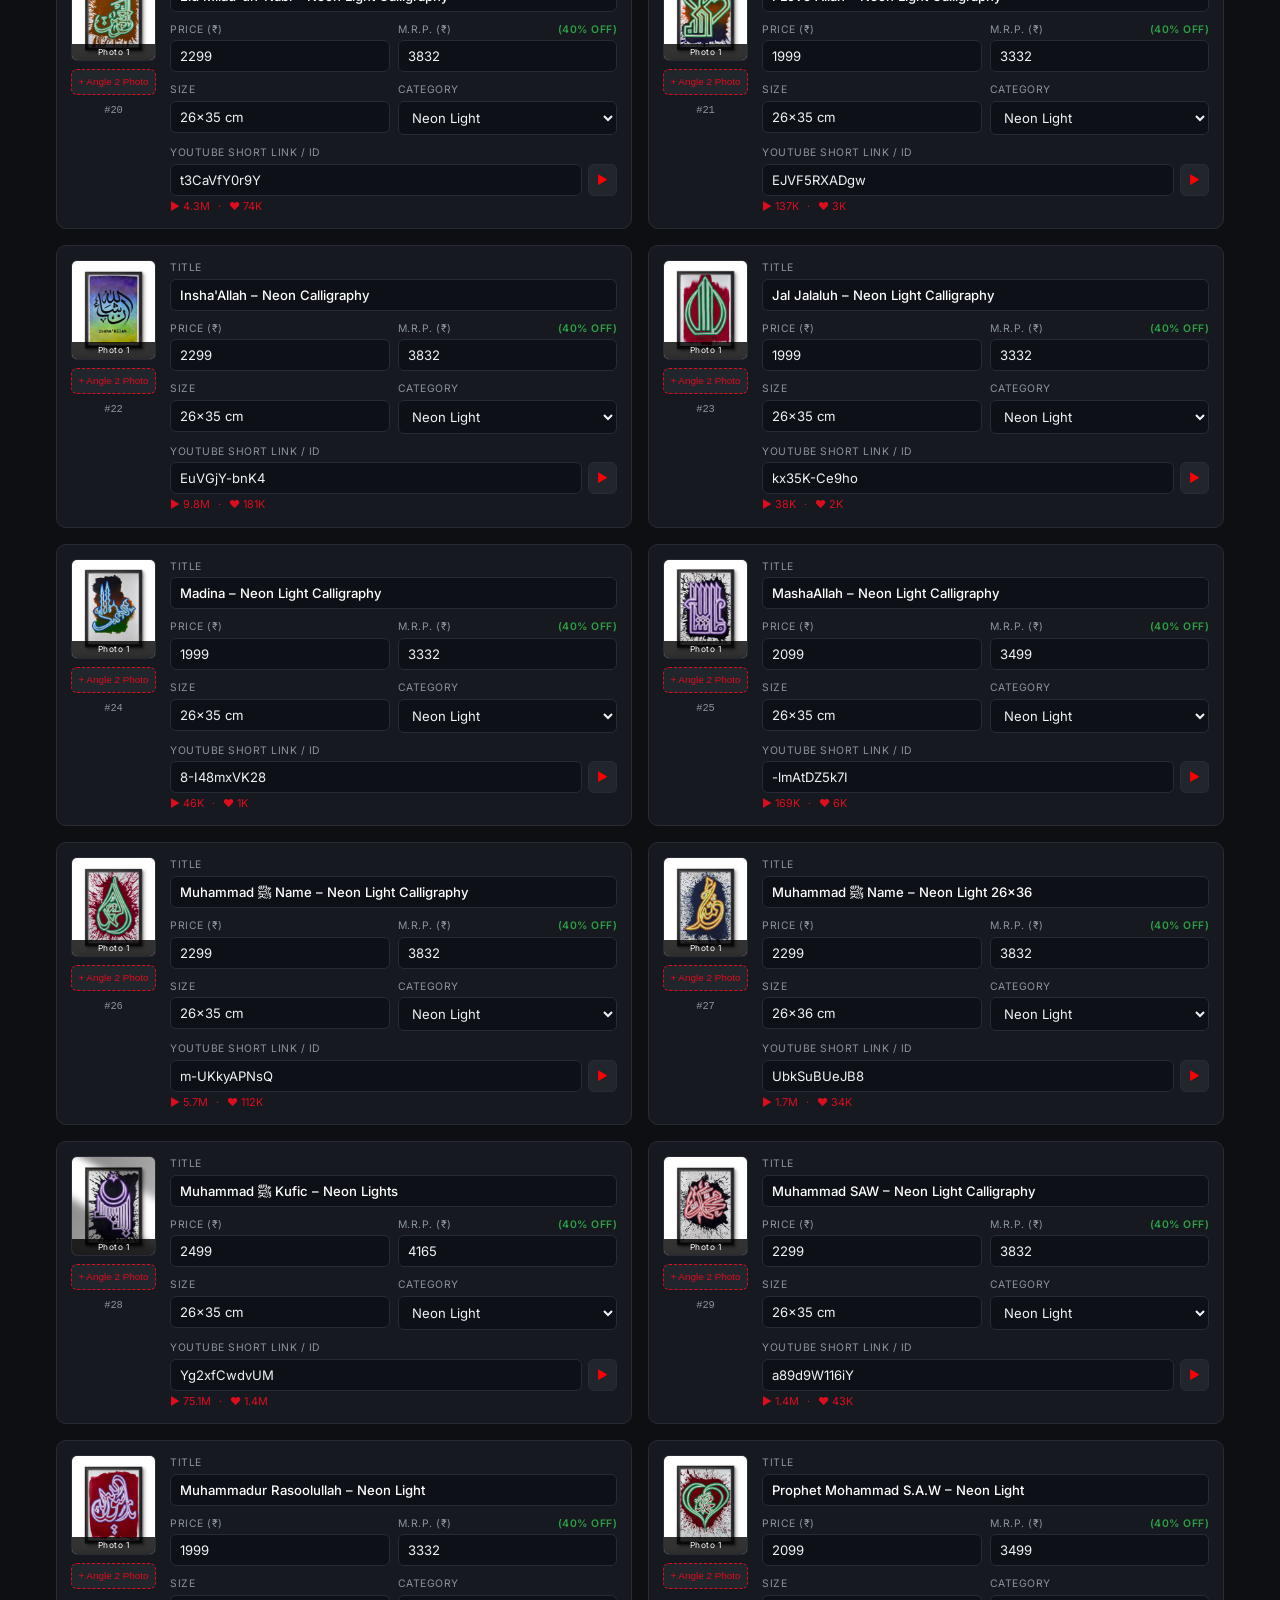
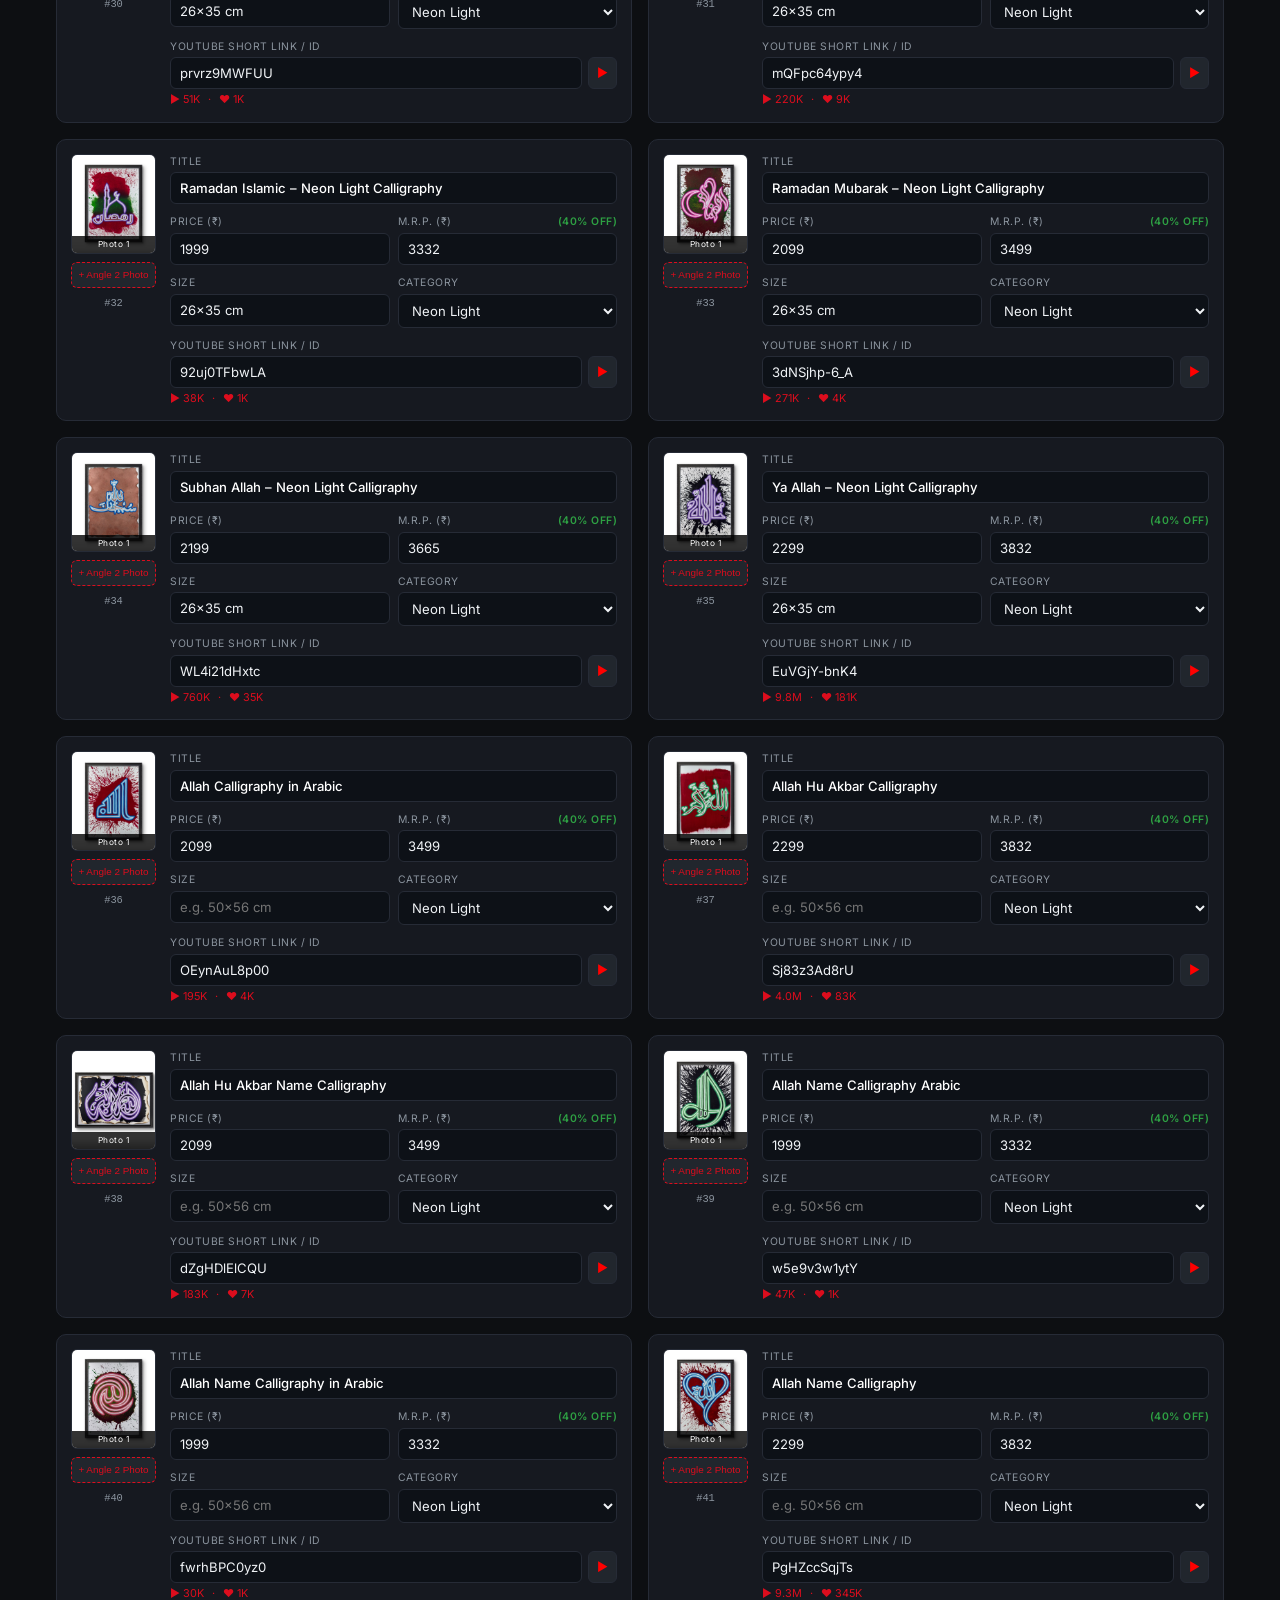
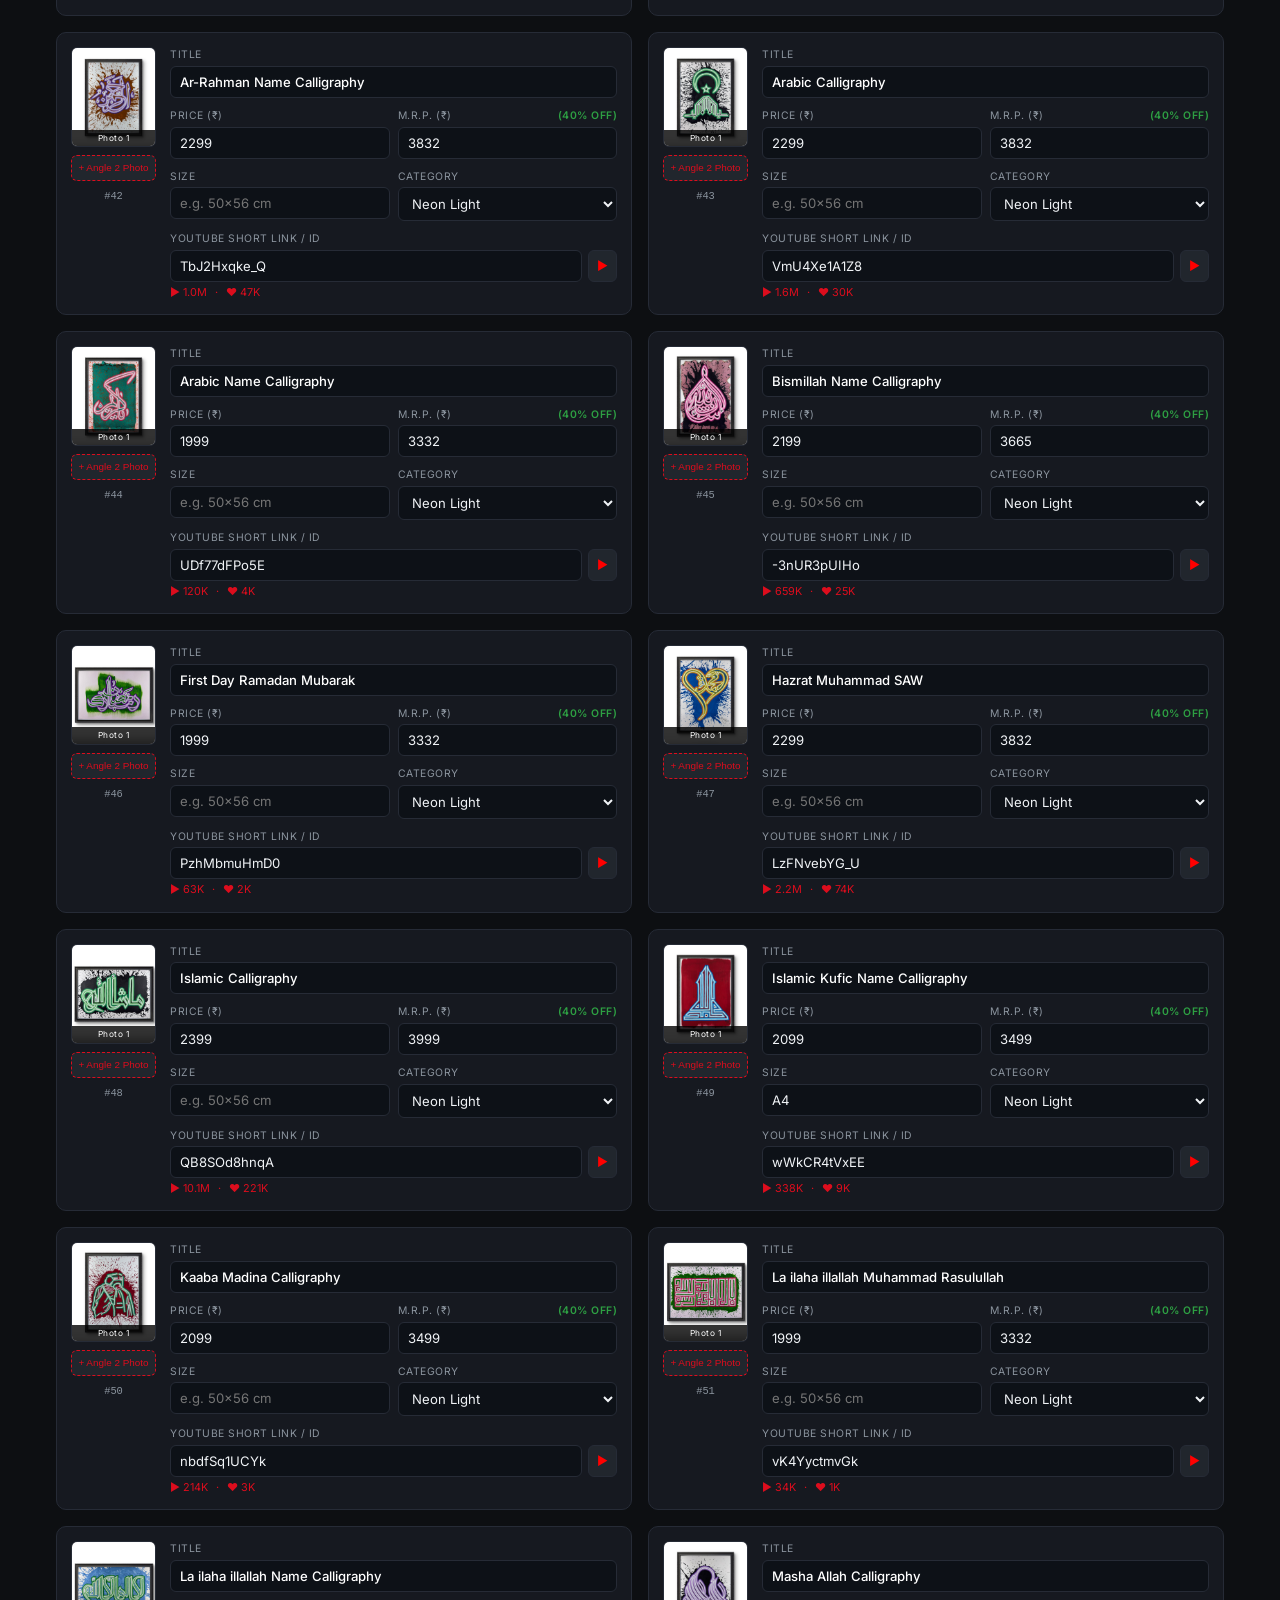
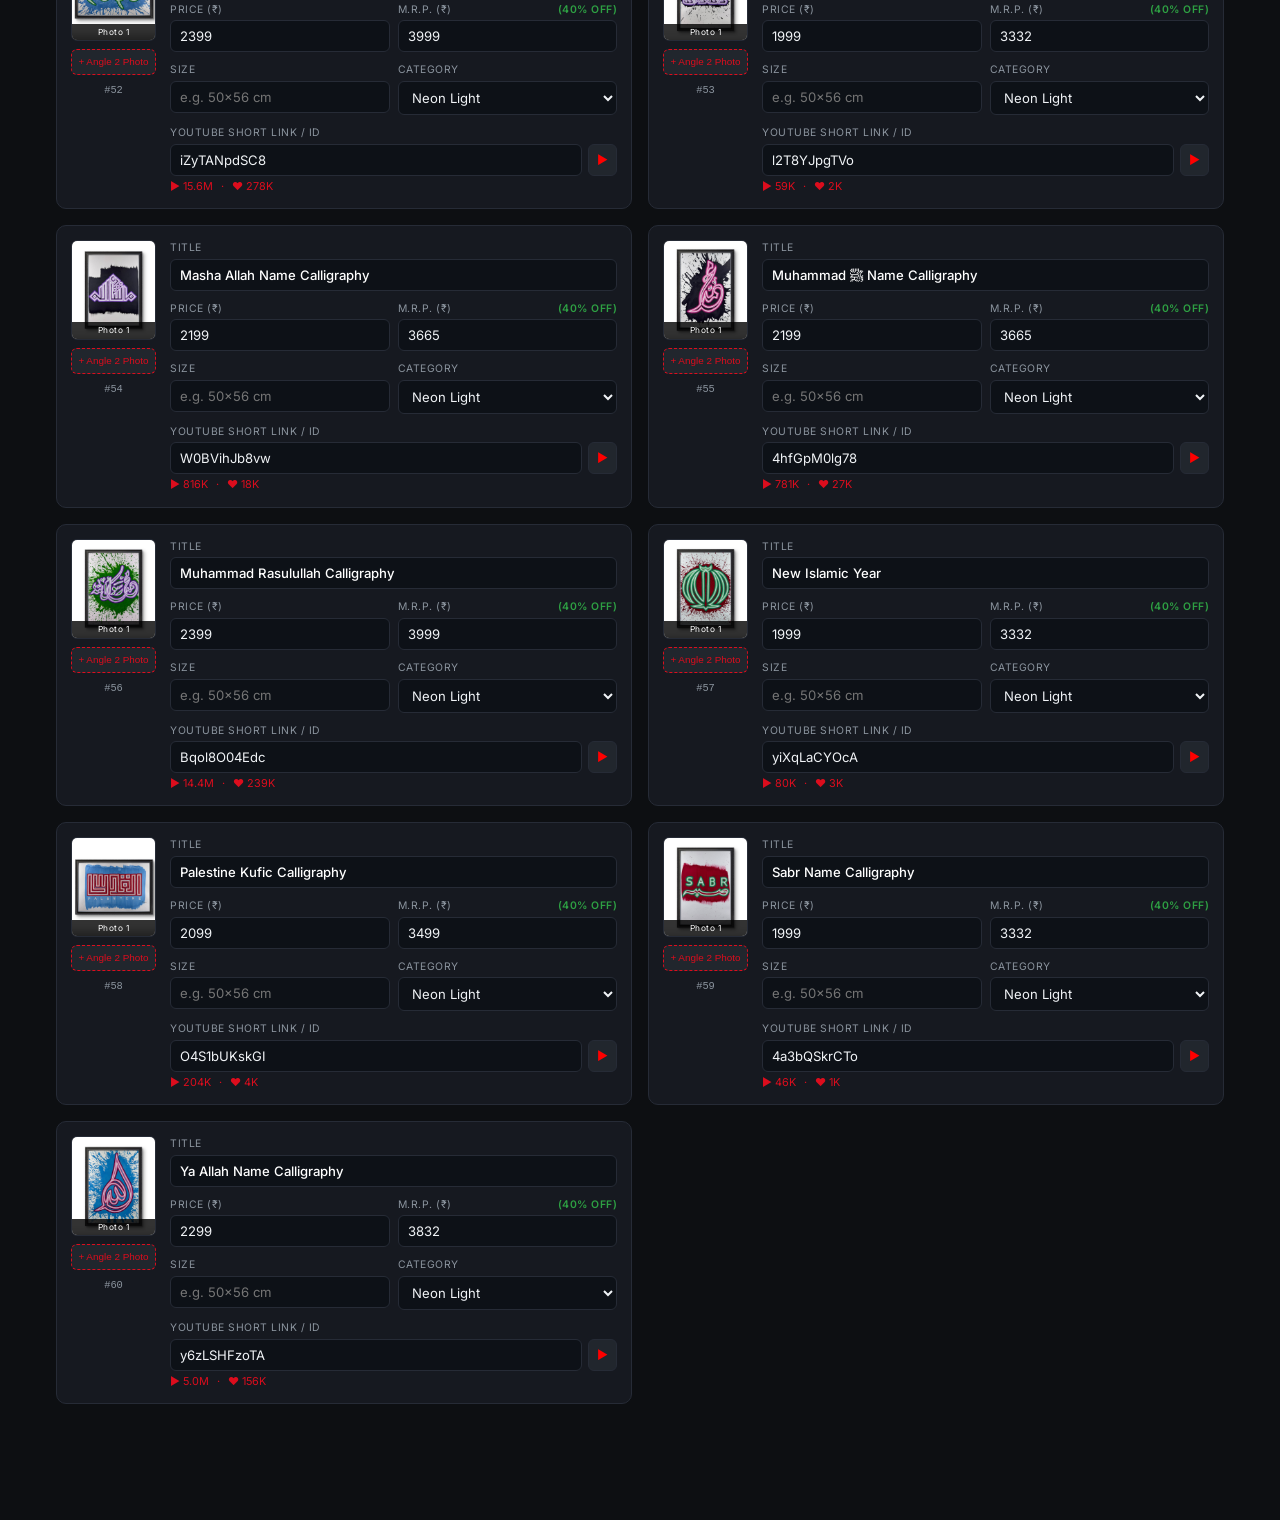
==== commit 46d91b0b: "feat(theme): apply Gatwick Express luxury crimson red (#dc0d1d) theme and preserve gold luxury backu" ====
--- a/admin.html
+++ b/admin.html
@@ -11,8 +11,10 @@
     --bg: #0d0f12;
     --card-bg: #161920;
     --border: #262b36;
-    --gold: #d4af37;
-    --gold-light: #f3e5ab;
+    --gold: #dc0d1d;
+    --gold-light: #ff3a4d;
+    --red: #dc0d1d;
+
     --fg: #f0f3f6;
     --fg-muted: #8b949e;
     --success: #2ea043;
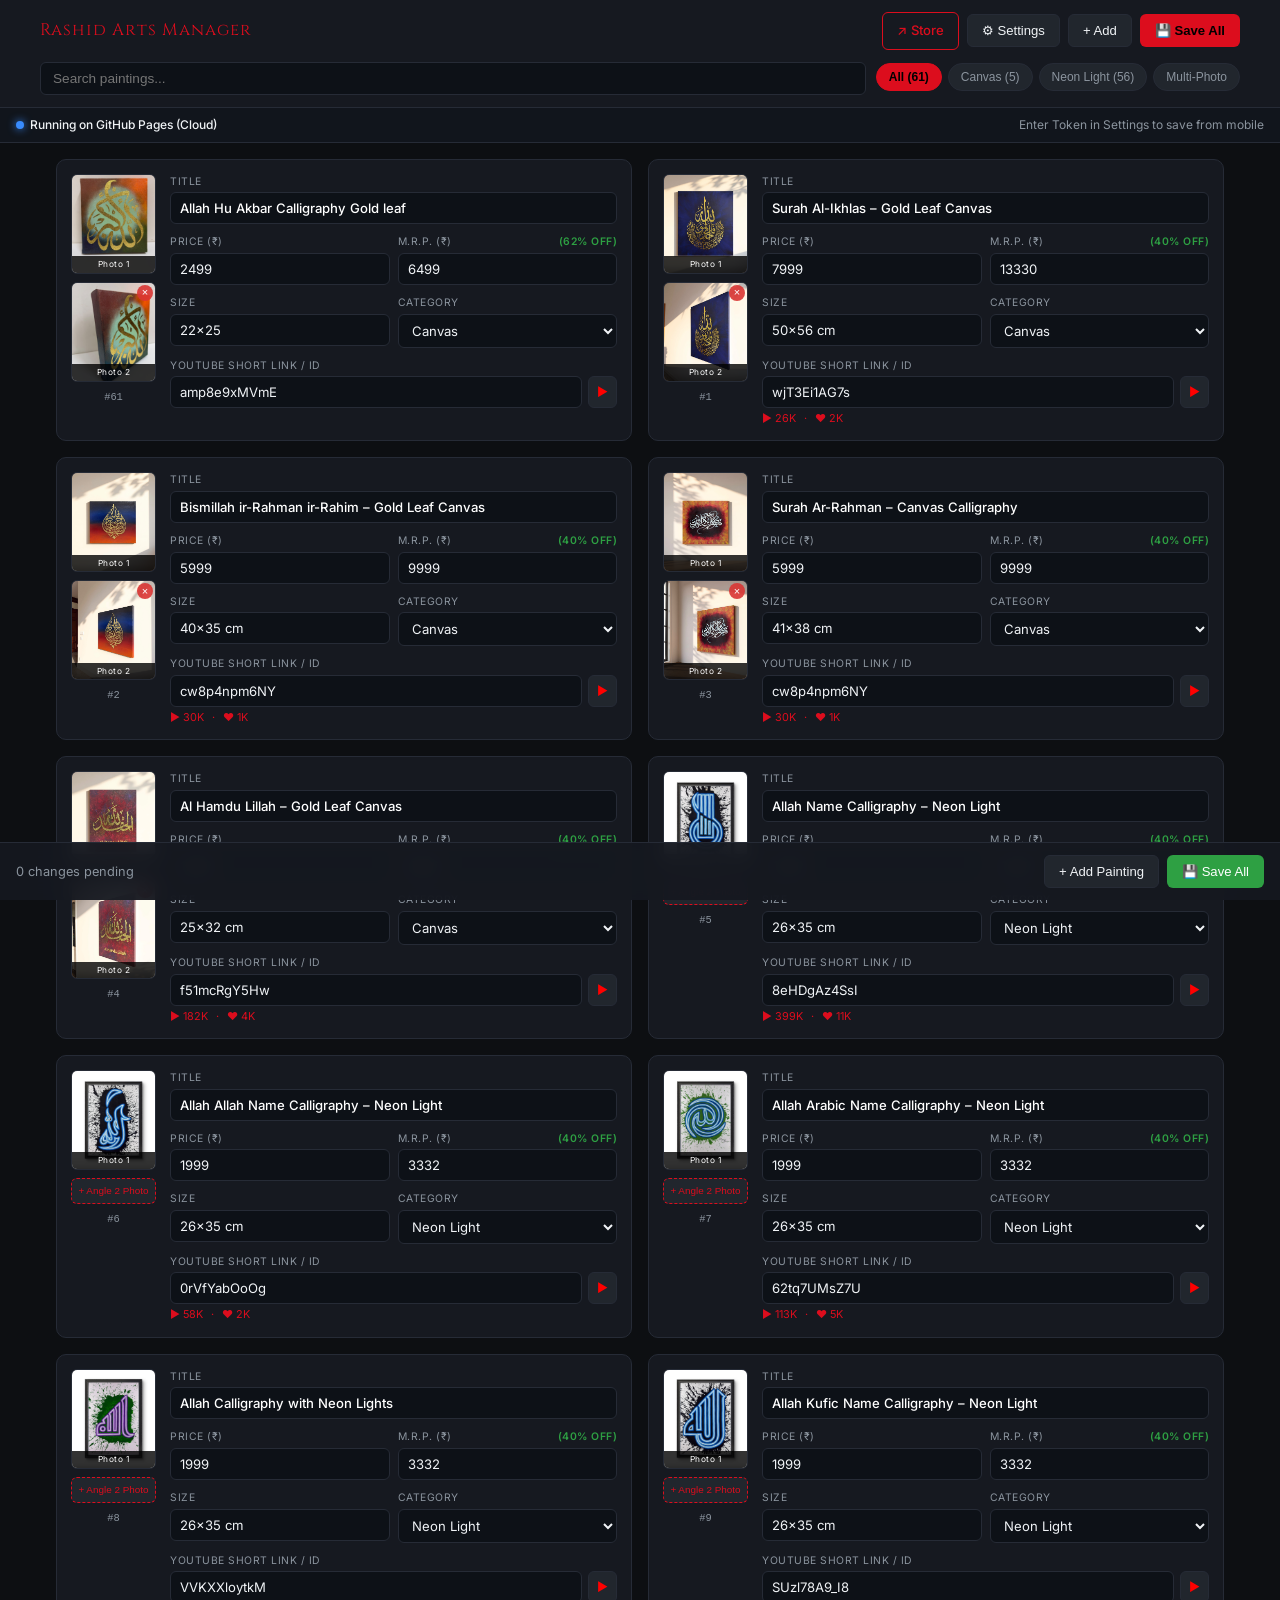
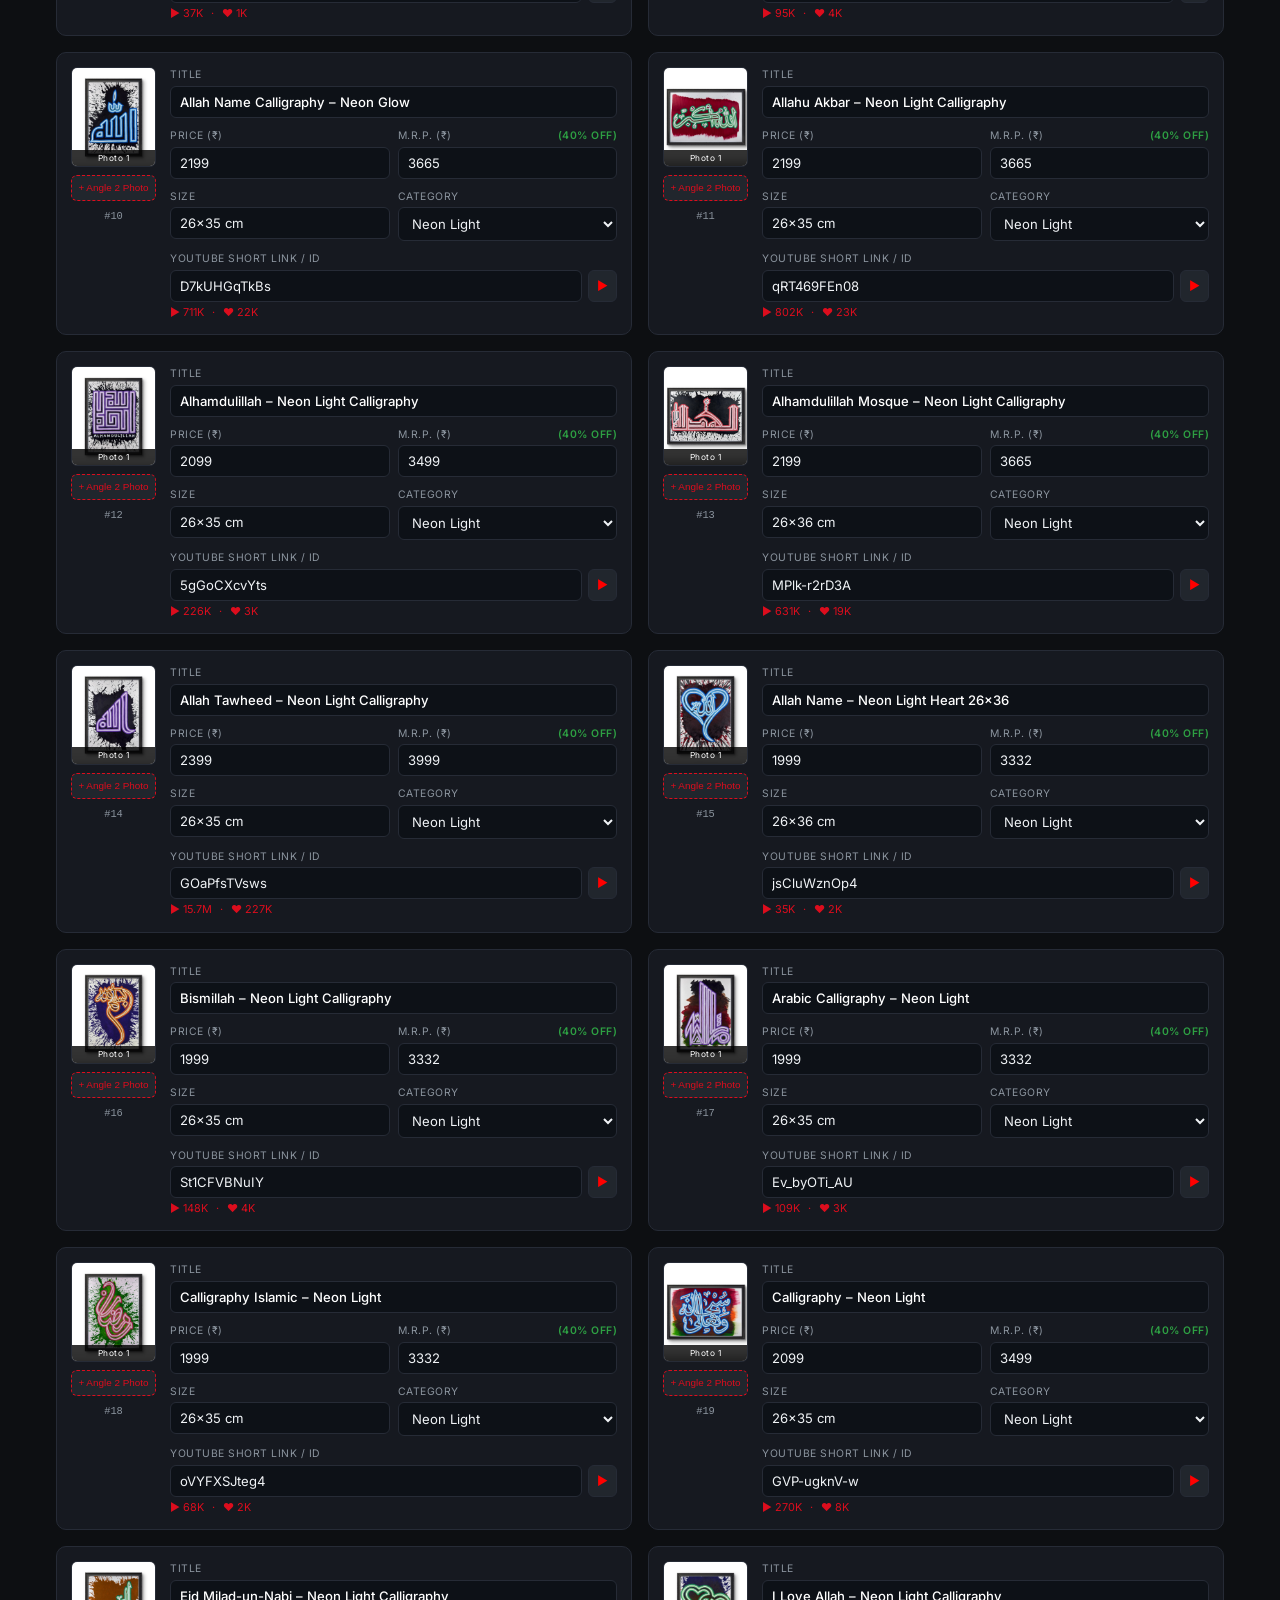
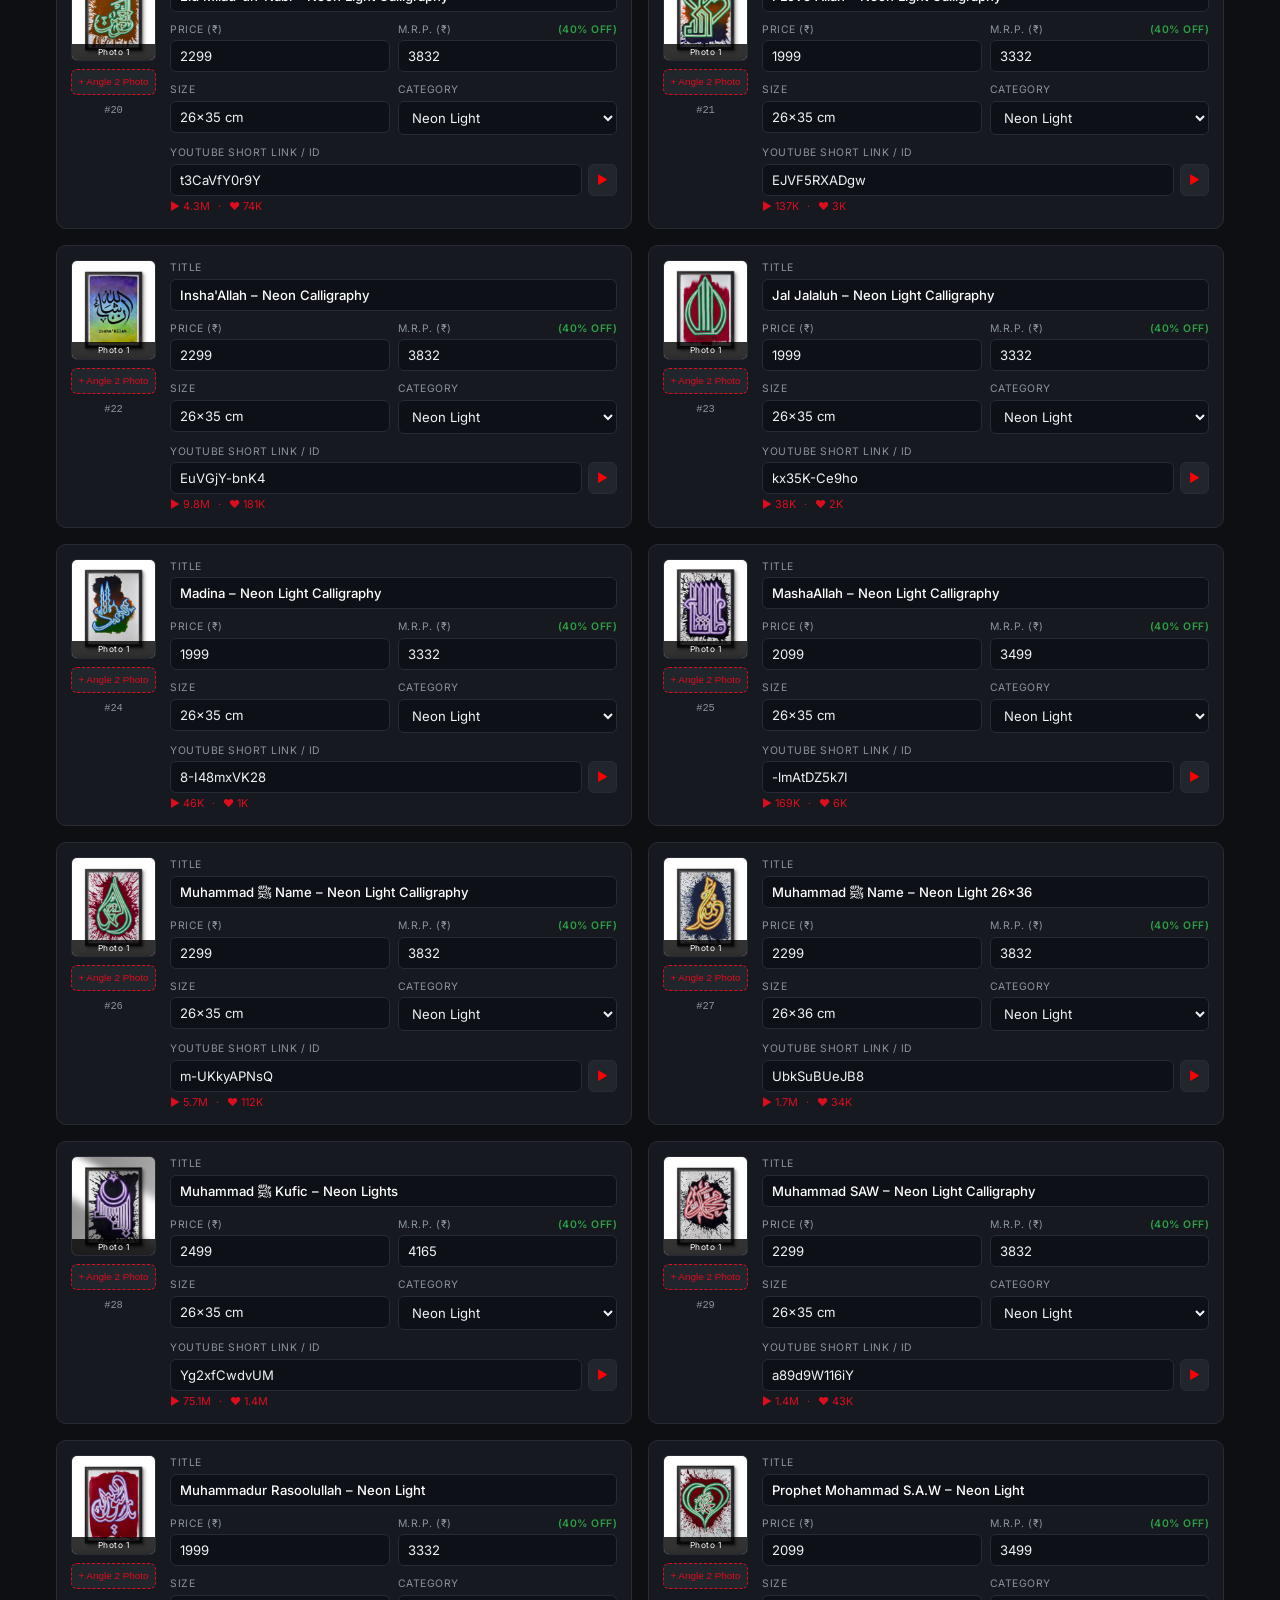
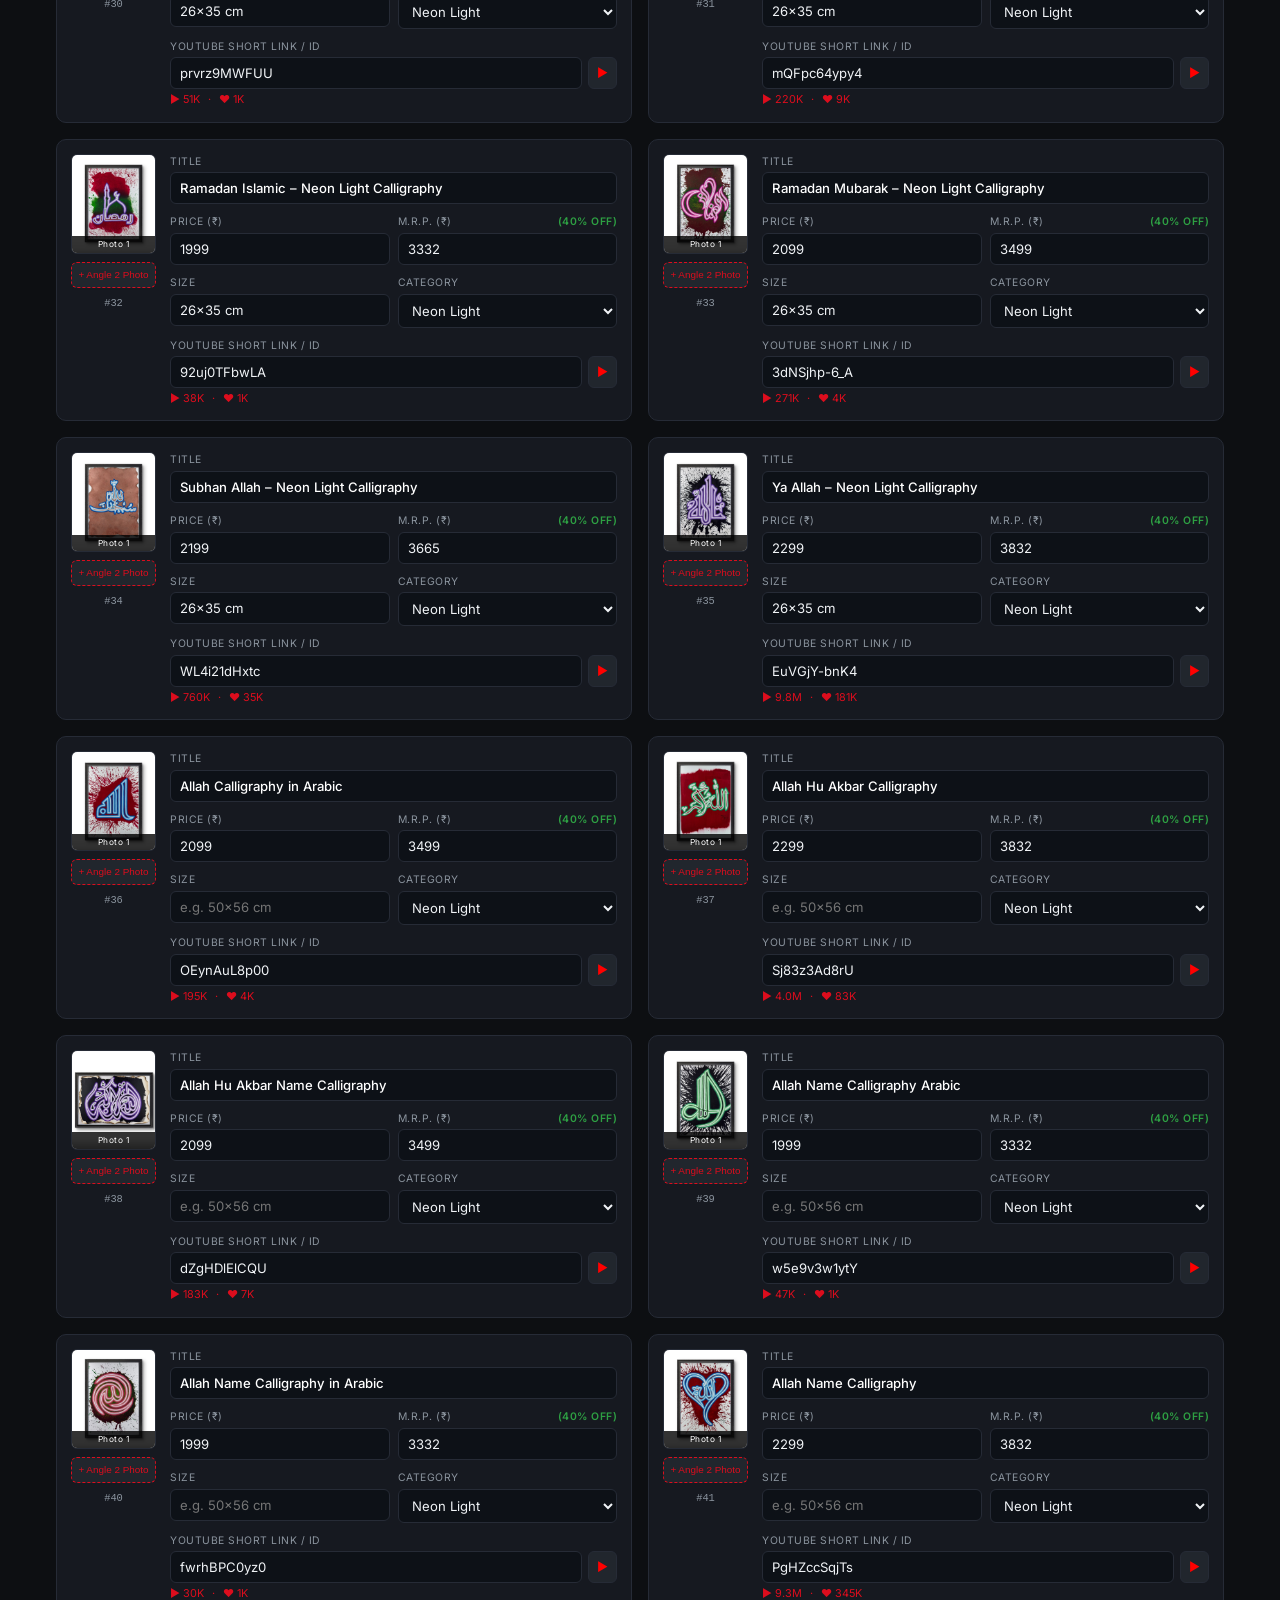
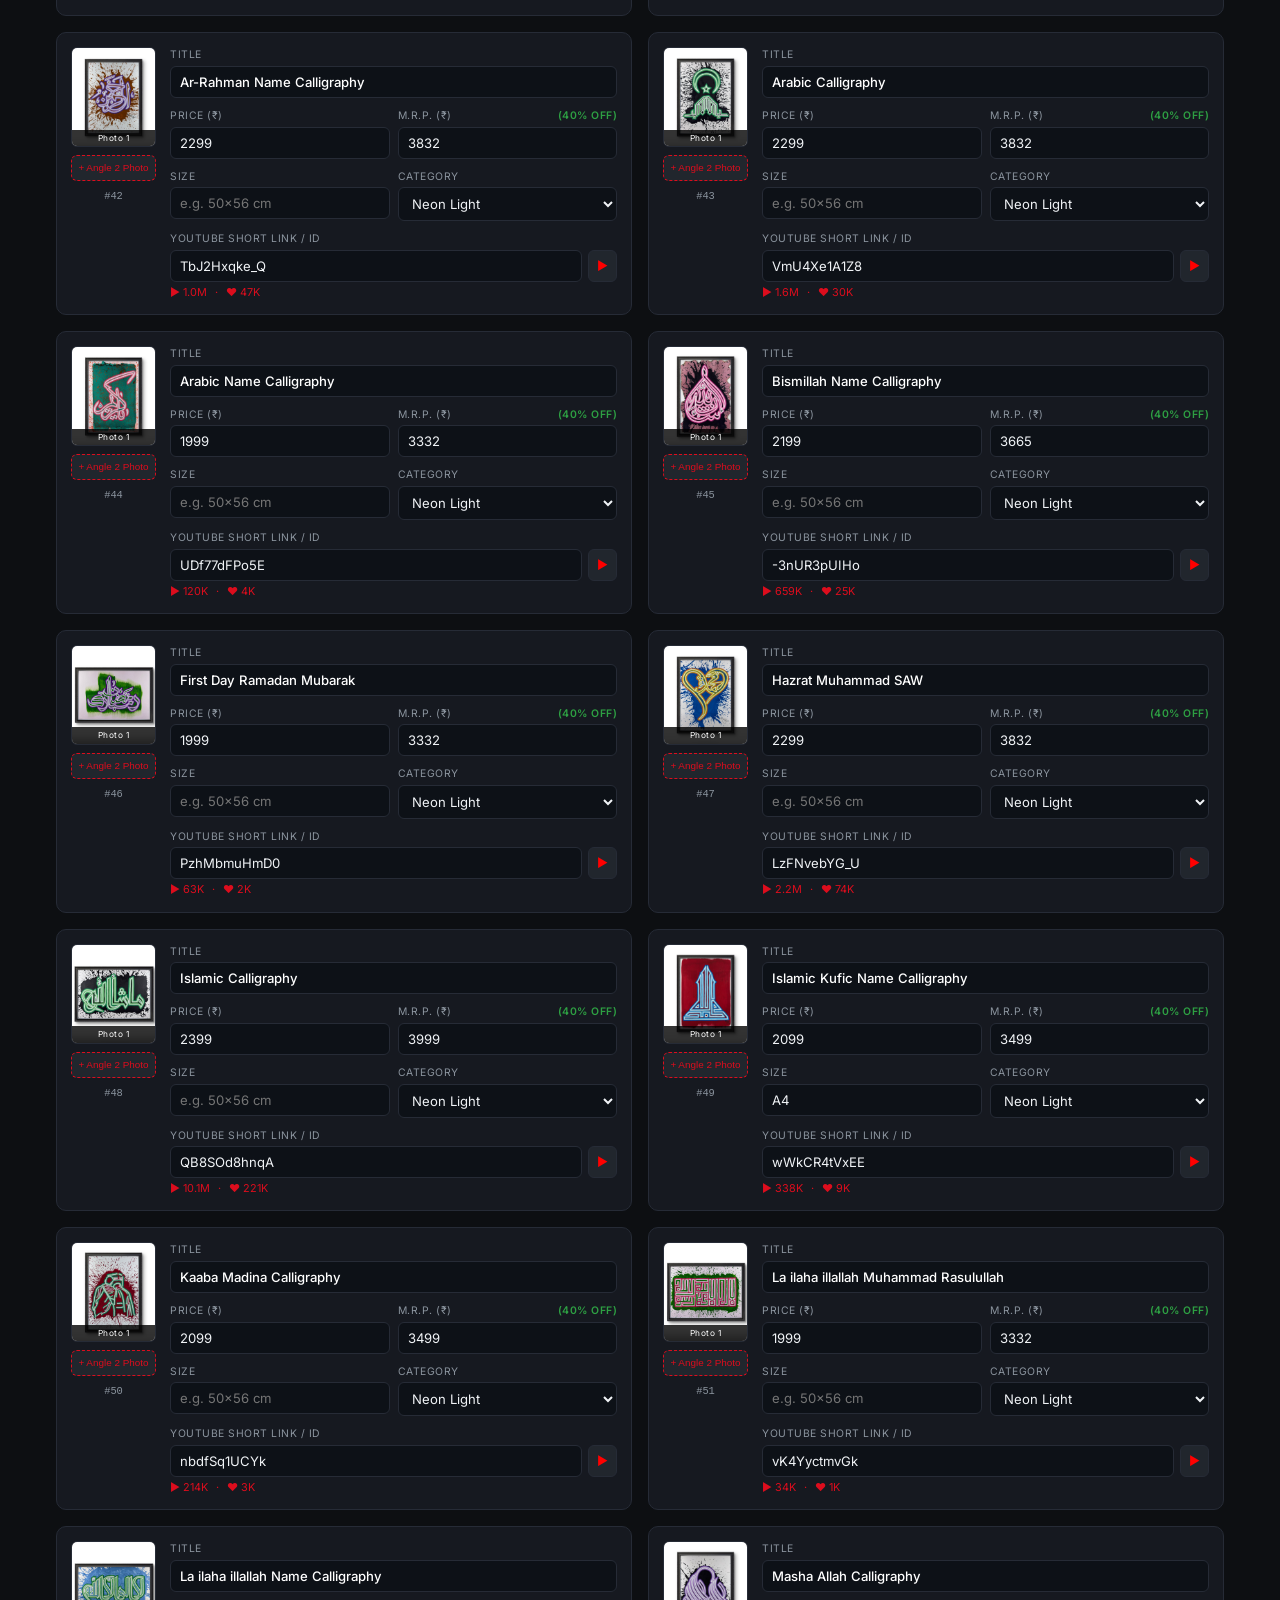
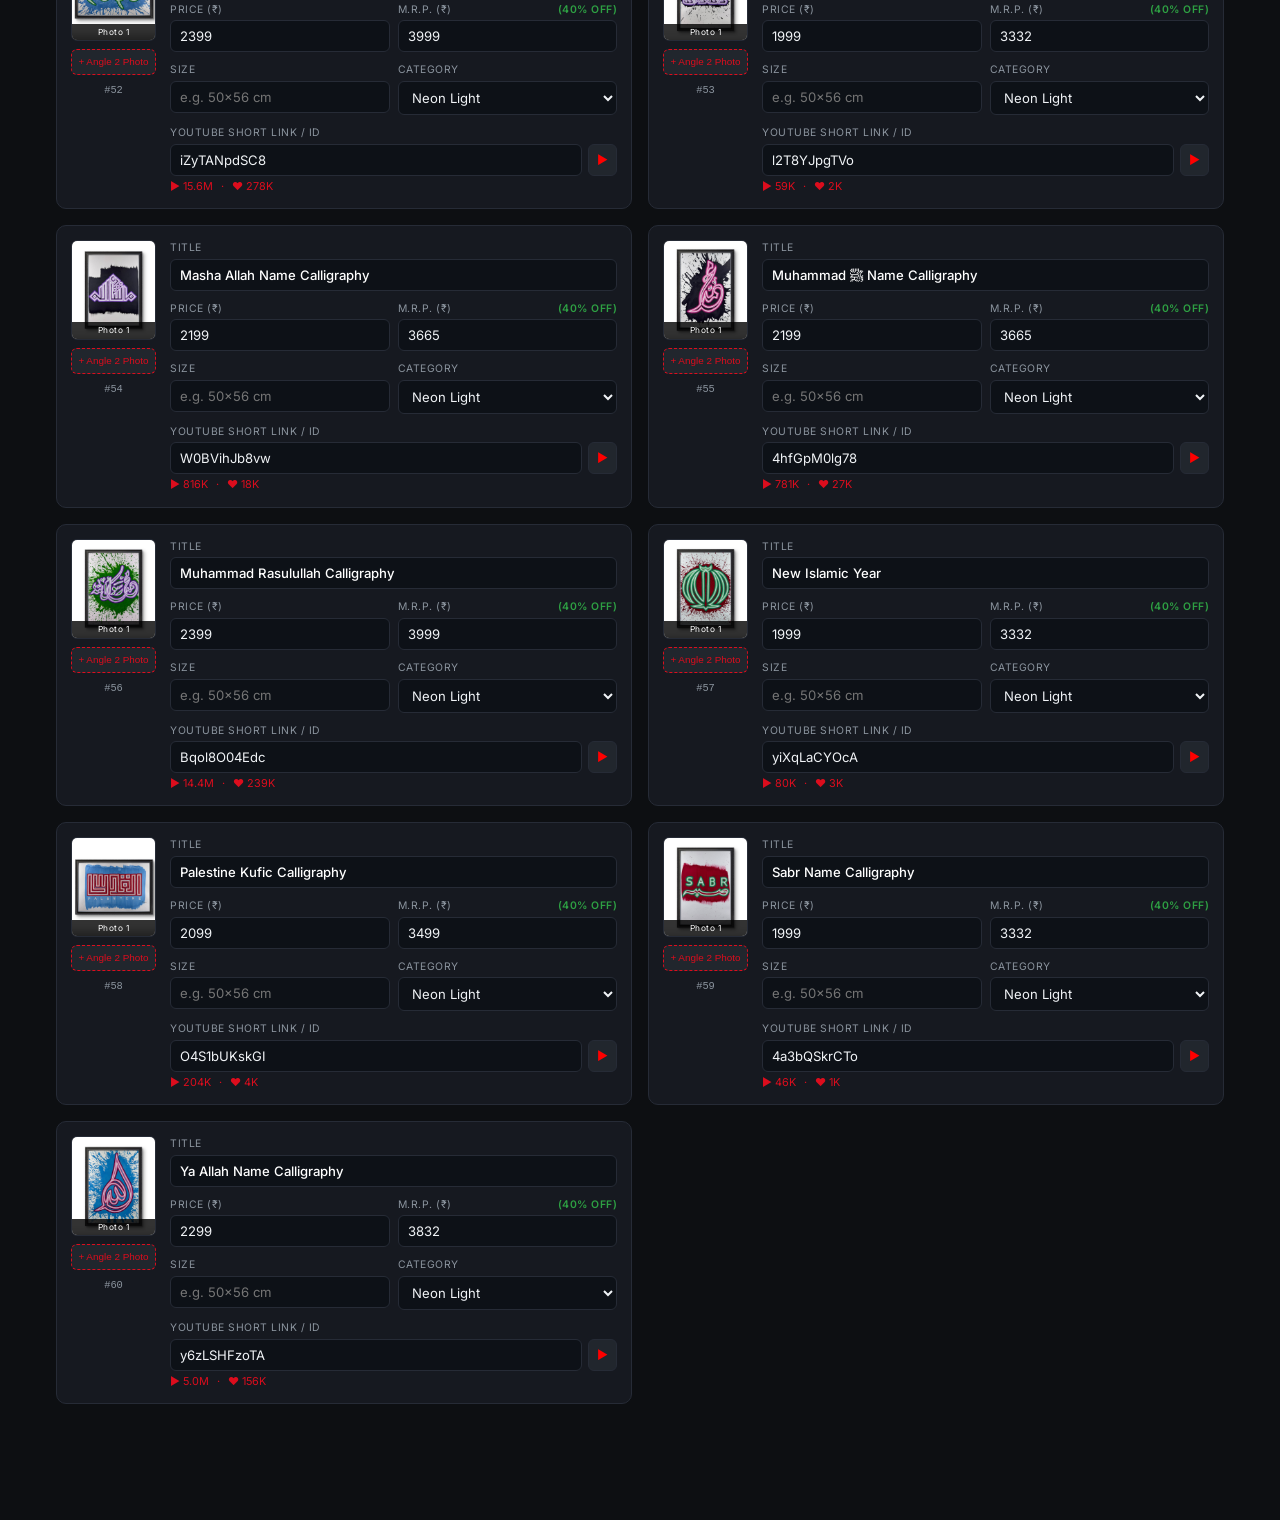
==== commit b4c2b7ab: "feat(hero): Hostinger-inspired bold typography & luxury crimson color mixing, rename brand to Rashid" ====
--- a/admin.html
+++ b/admin.html
@@ -3,7 +3,8 @@
 <head>
 <meta charset="UTF-8">
 <meta name="viewport" content="width=device-width, initial-scale=1.0, maximum-scale=1.0, user-scalable=no">
-<title>RSA Private Admin — Rashid Sketch Art</title>
+<title>Rashid Arts Private Admin — RSA</title>
+
 <link rel="preconnect" href="https://fonts.googleapis.com">
 <link rel="stylesheet" href="https://fonts.googleapis.com/css2?family=Cinzel:wght@500;700&family=Inter:wght@400;500;600&display=swap">
 <style>
@@ -478,8 +479,9 @@
 <header class="admin-header">
   <div class="header-top">
     <div class="brand-title">
-      <span>&#10022;</span> RSA Store Manager
+      <span>Rashid Arts Manager</span>
     </div>
+
     <div class="header-actions">
       <a href="index.html" target="_blank" class="btn btn-view-store">&#8599; Store</a>
       <button class="btn btn-secondary" onclick="openTokenModal()" title="GitHub Connection Settings">&#9881; Settings</button>
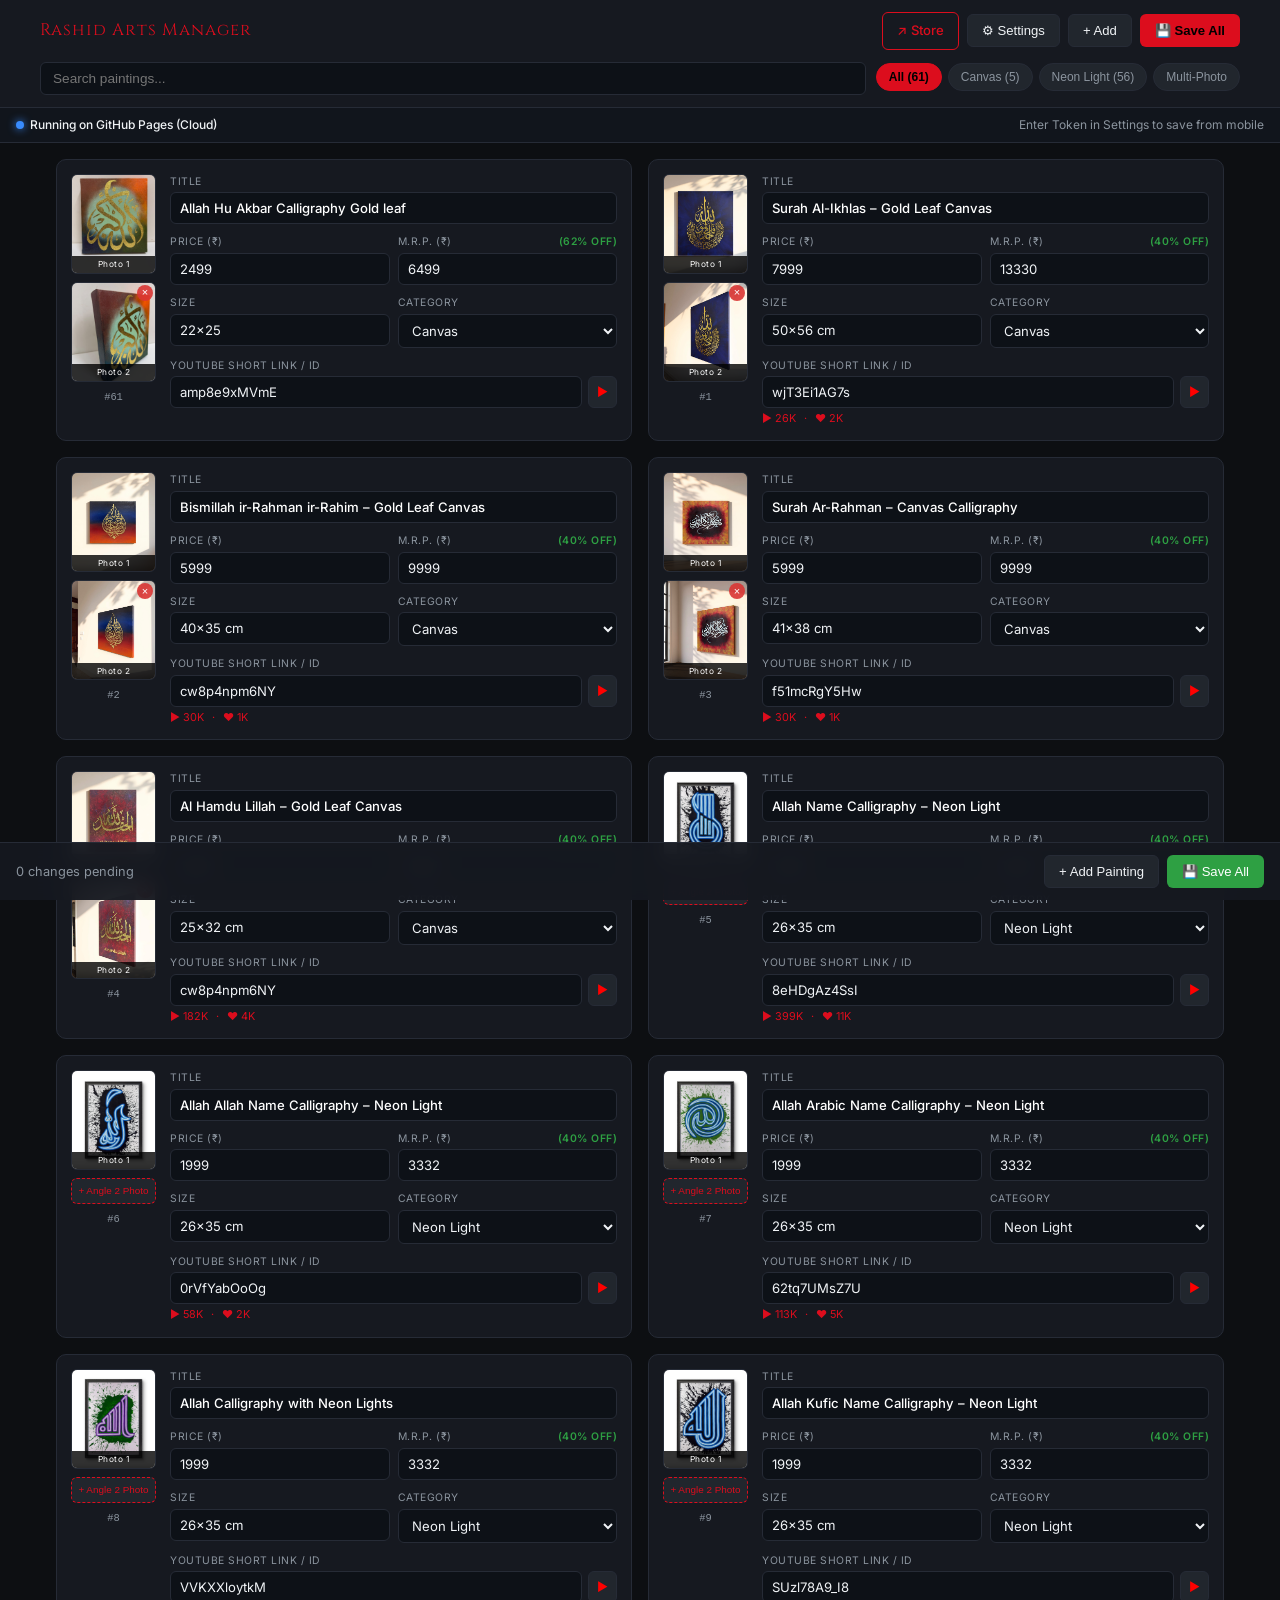
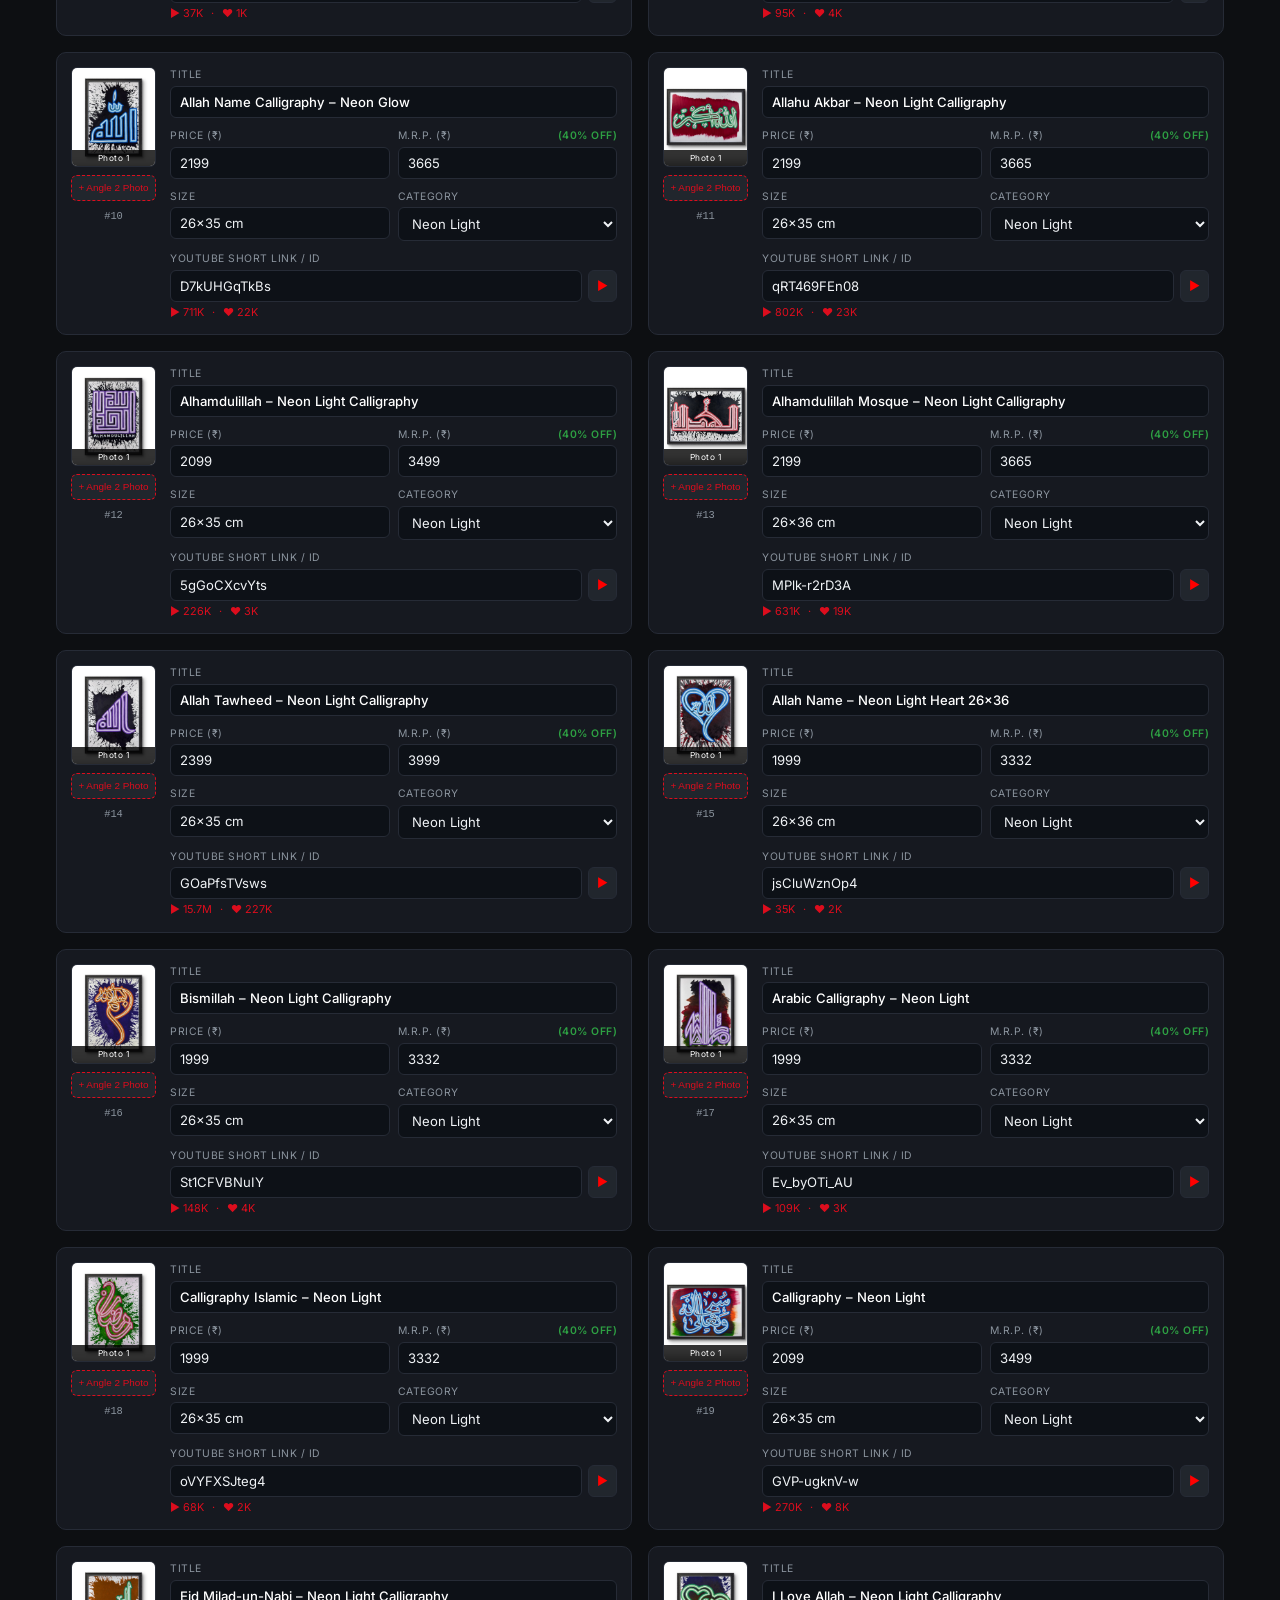
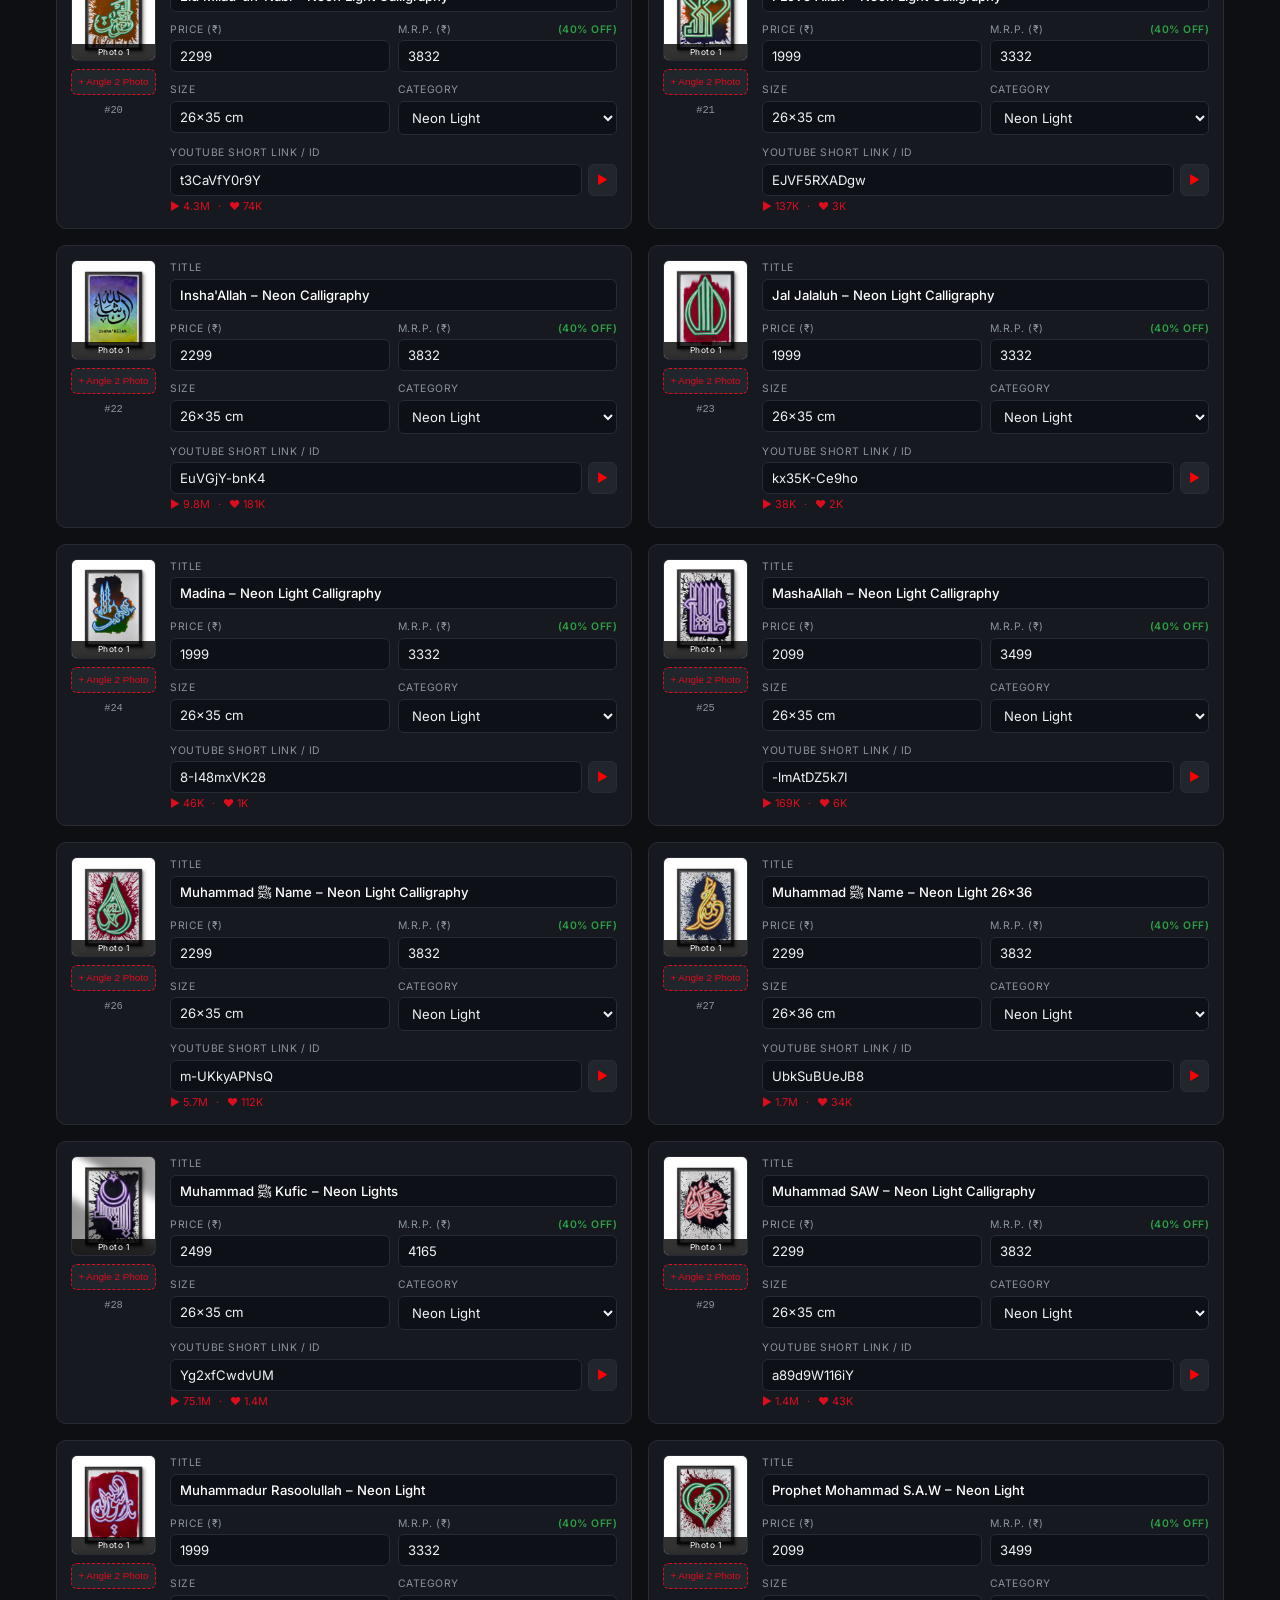
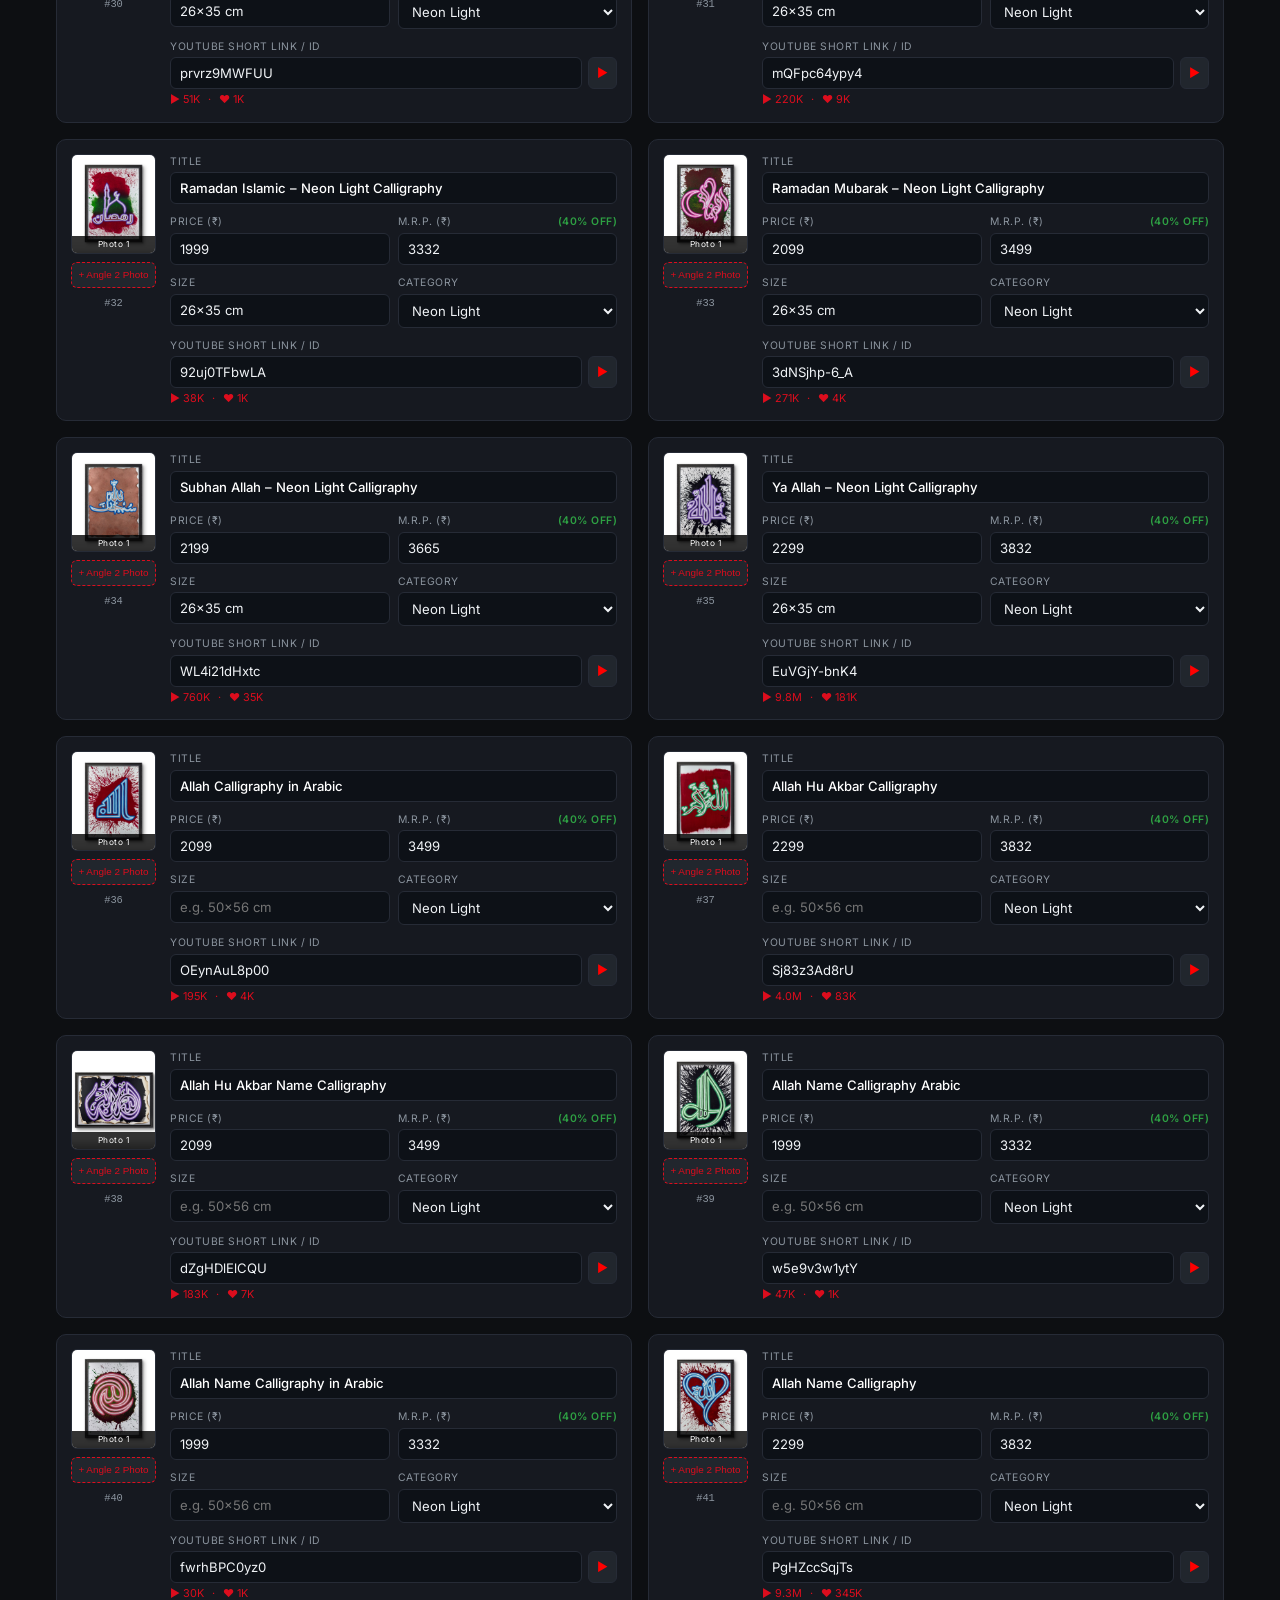
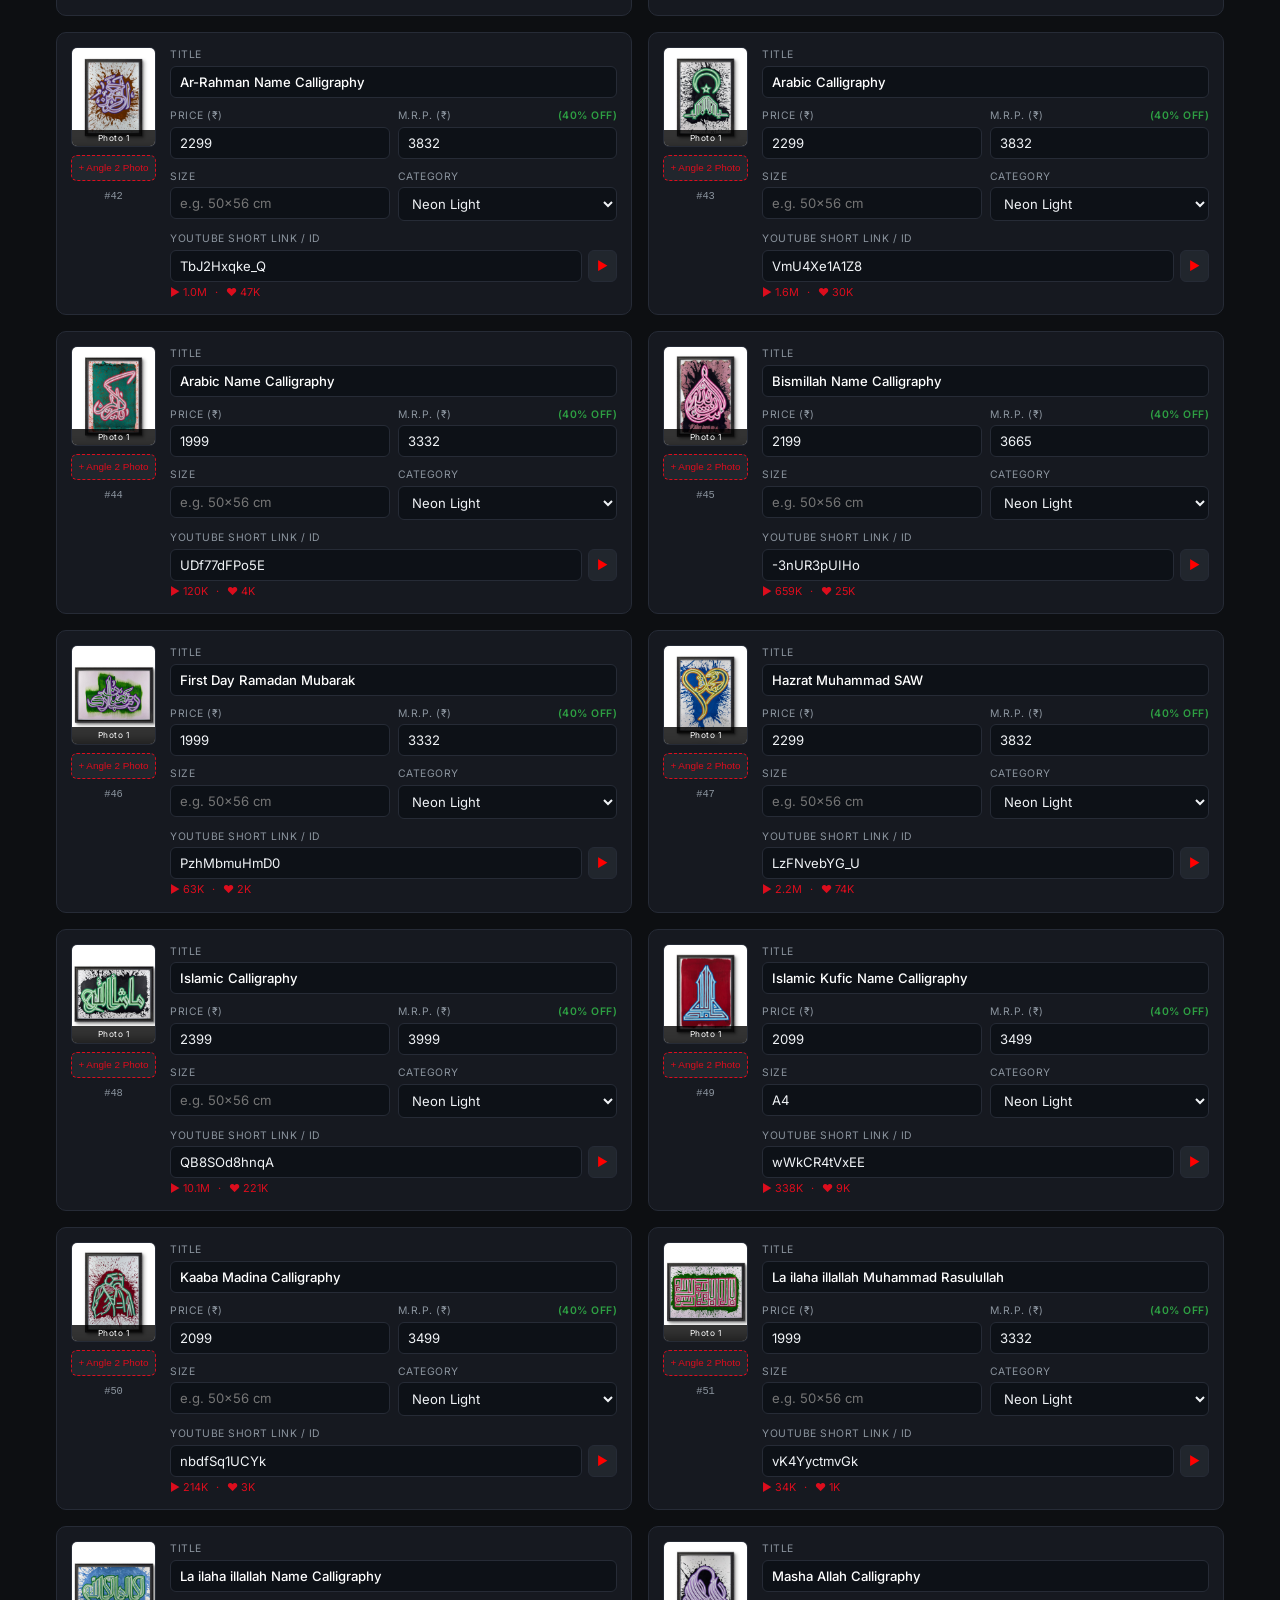
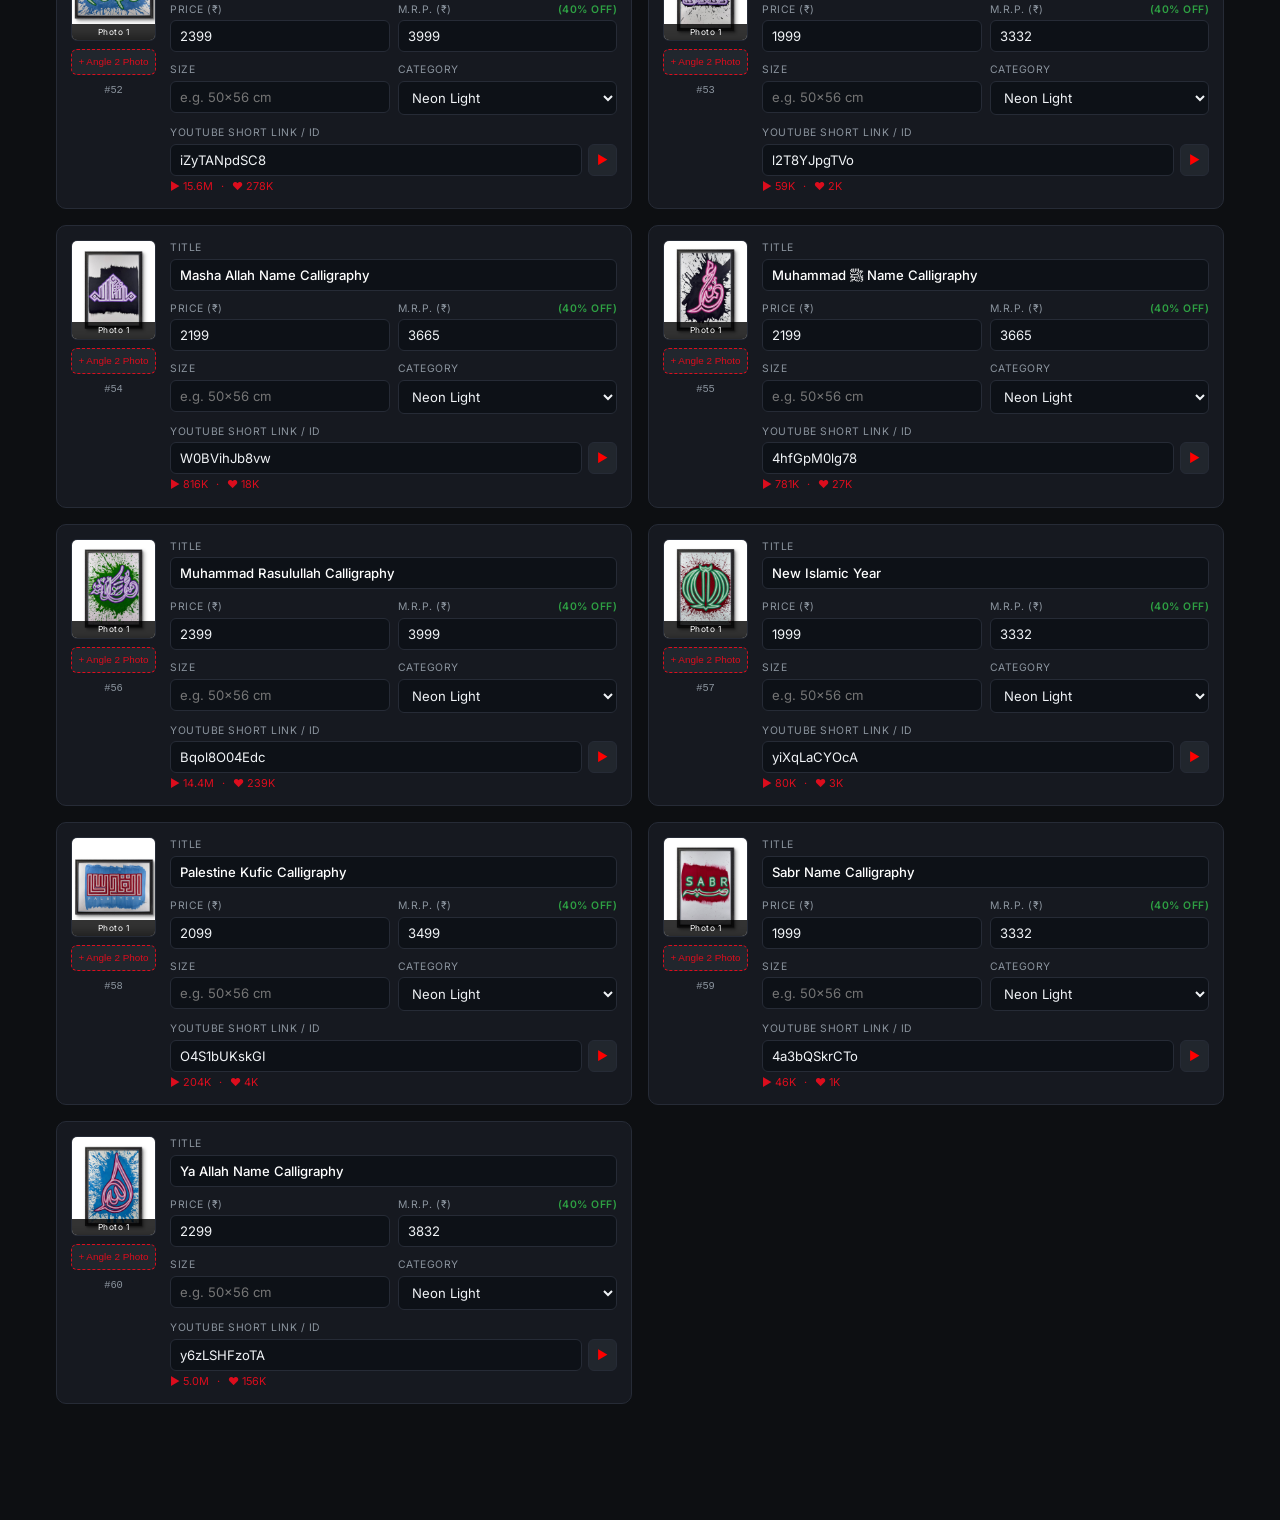
==== commit 3d033140: "fix(pricing): restore neon tiered pricing (₹1,999 - ₹2,499) with 40% OFF and prevent mobile admin st" ====
--- a/admin.html
+++ b/admin.html
@@ -632,17 +632,15 @@
   <span id="toast-msg">Saved successfully!</span>
 </div>
 
-<script src="products.js"></script>
+<script src="products.js?v=tier-2"></script>
 <script>
-// Check localStorage for saved changes, fallback to RSA_PRODUCTS
-let productsData = [];
-const CACHE_KEY = 'rsa_admin_products_v2';
-const savedLocal = localStorage.getItem(CACHE_KEY);
-if (savedLocal) {
-  try { productsData = JSON.parse(savedLocal); } catch(e) { productsData = JSON.parse(JSON.stringify(RSA_PRODUCTS)); }
-} else {
-  productsData = JSON.parse(JSON.stringify(RSA_PRODUCTS));
-}
+// Clear legacy stale cache from mobile storage so old 7500 prices never overwrite GitHub
+localStorage.removeItem('rsa_admin_products_v2');
+localStorage.removeItem('rsa_admin_products');
+
+// Always initialize from live RSA_PRODUCTS as single source of truth
+let productsData = JSON.parse(JSON.stringify(RSA_PRODUCTS));
+const CACHE_KEY = 'rsa_admin_products_v3';
 
 let modifiedIds = new Set();
 let currentFilter = 'all';
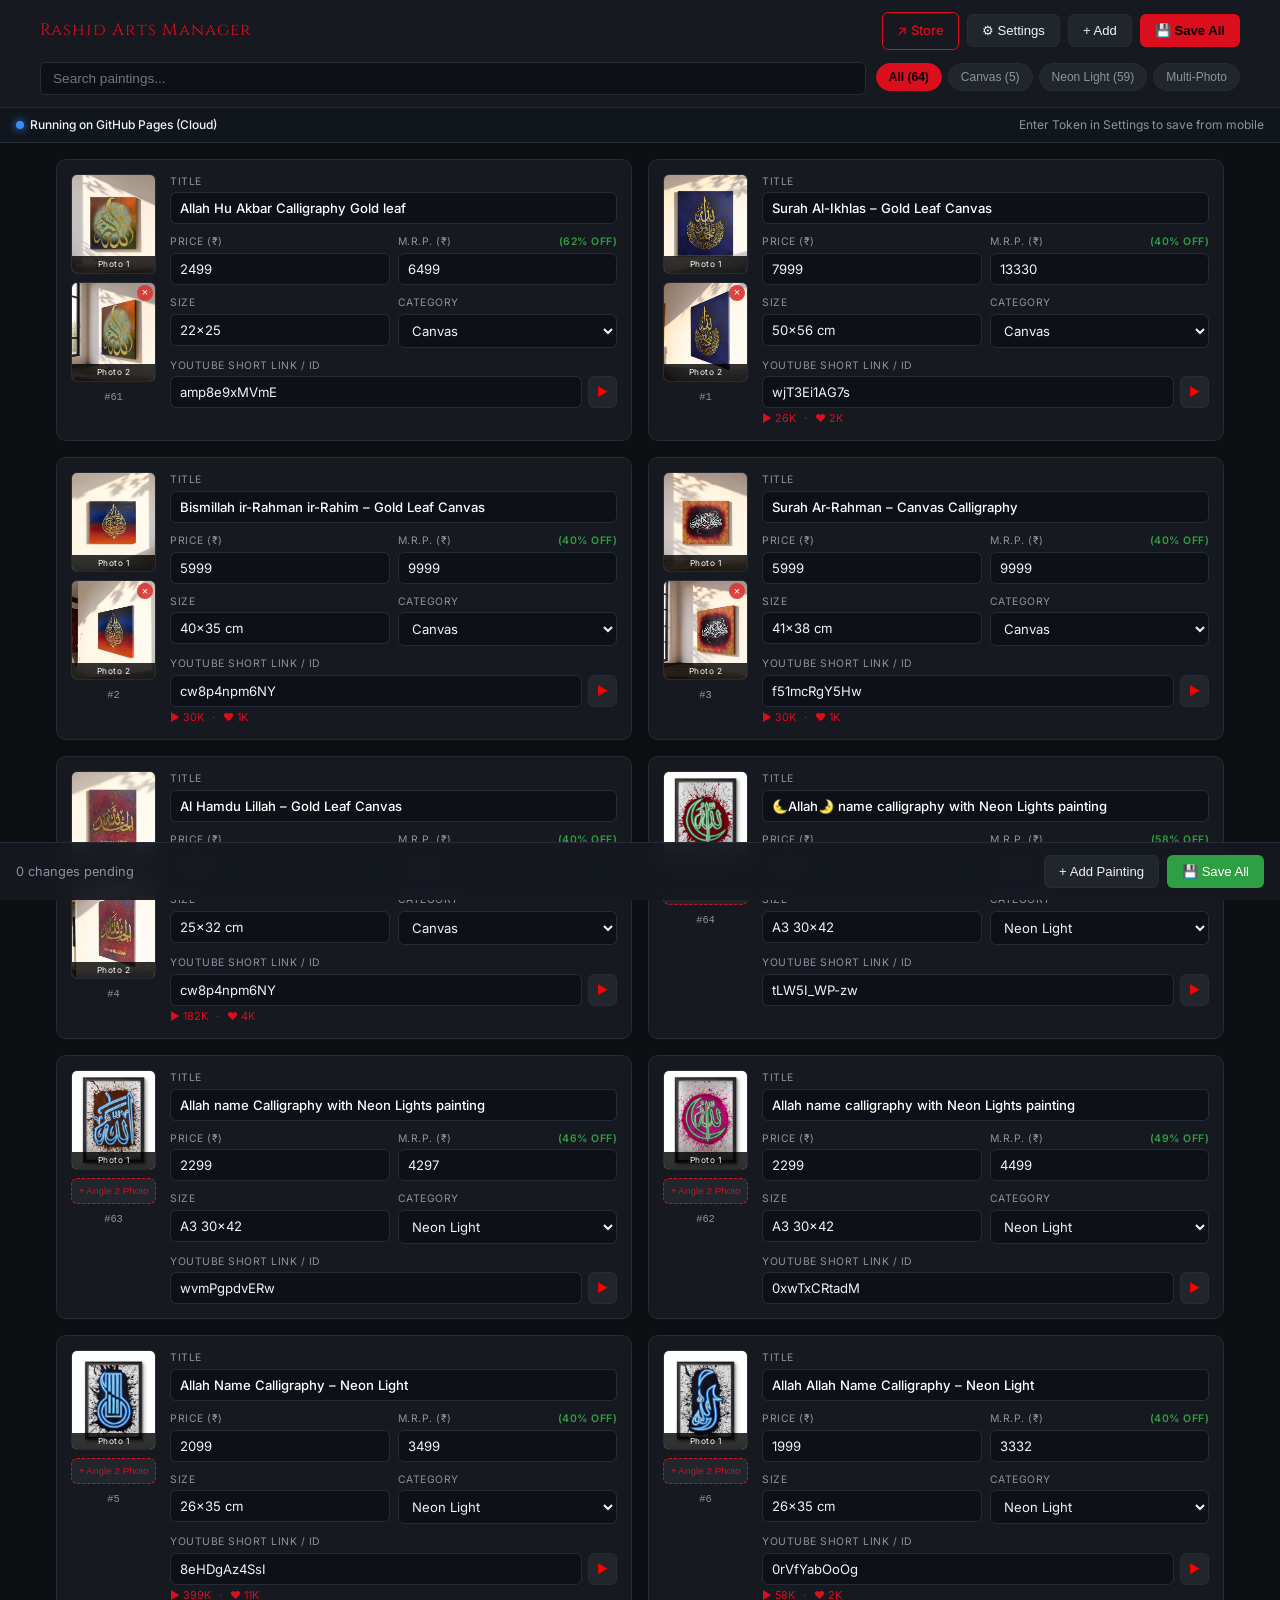
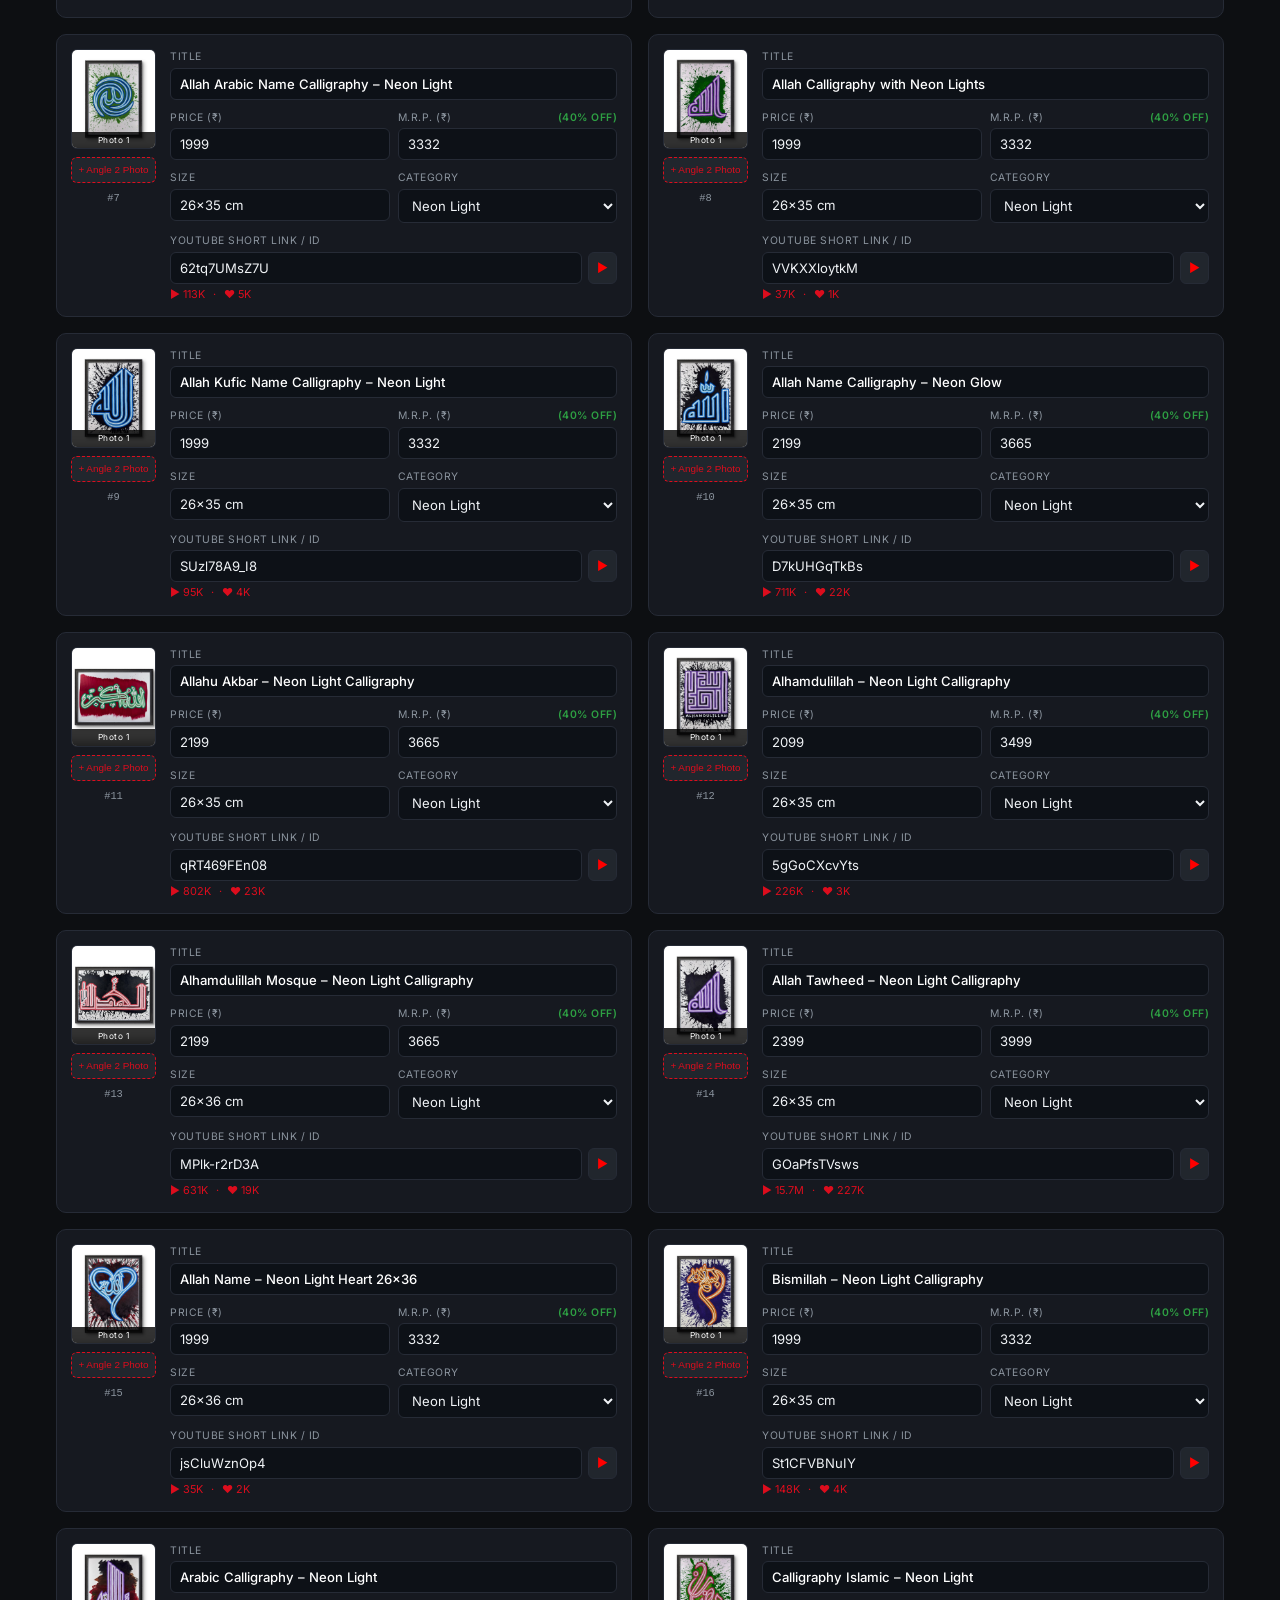
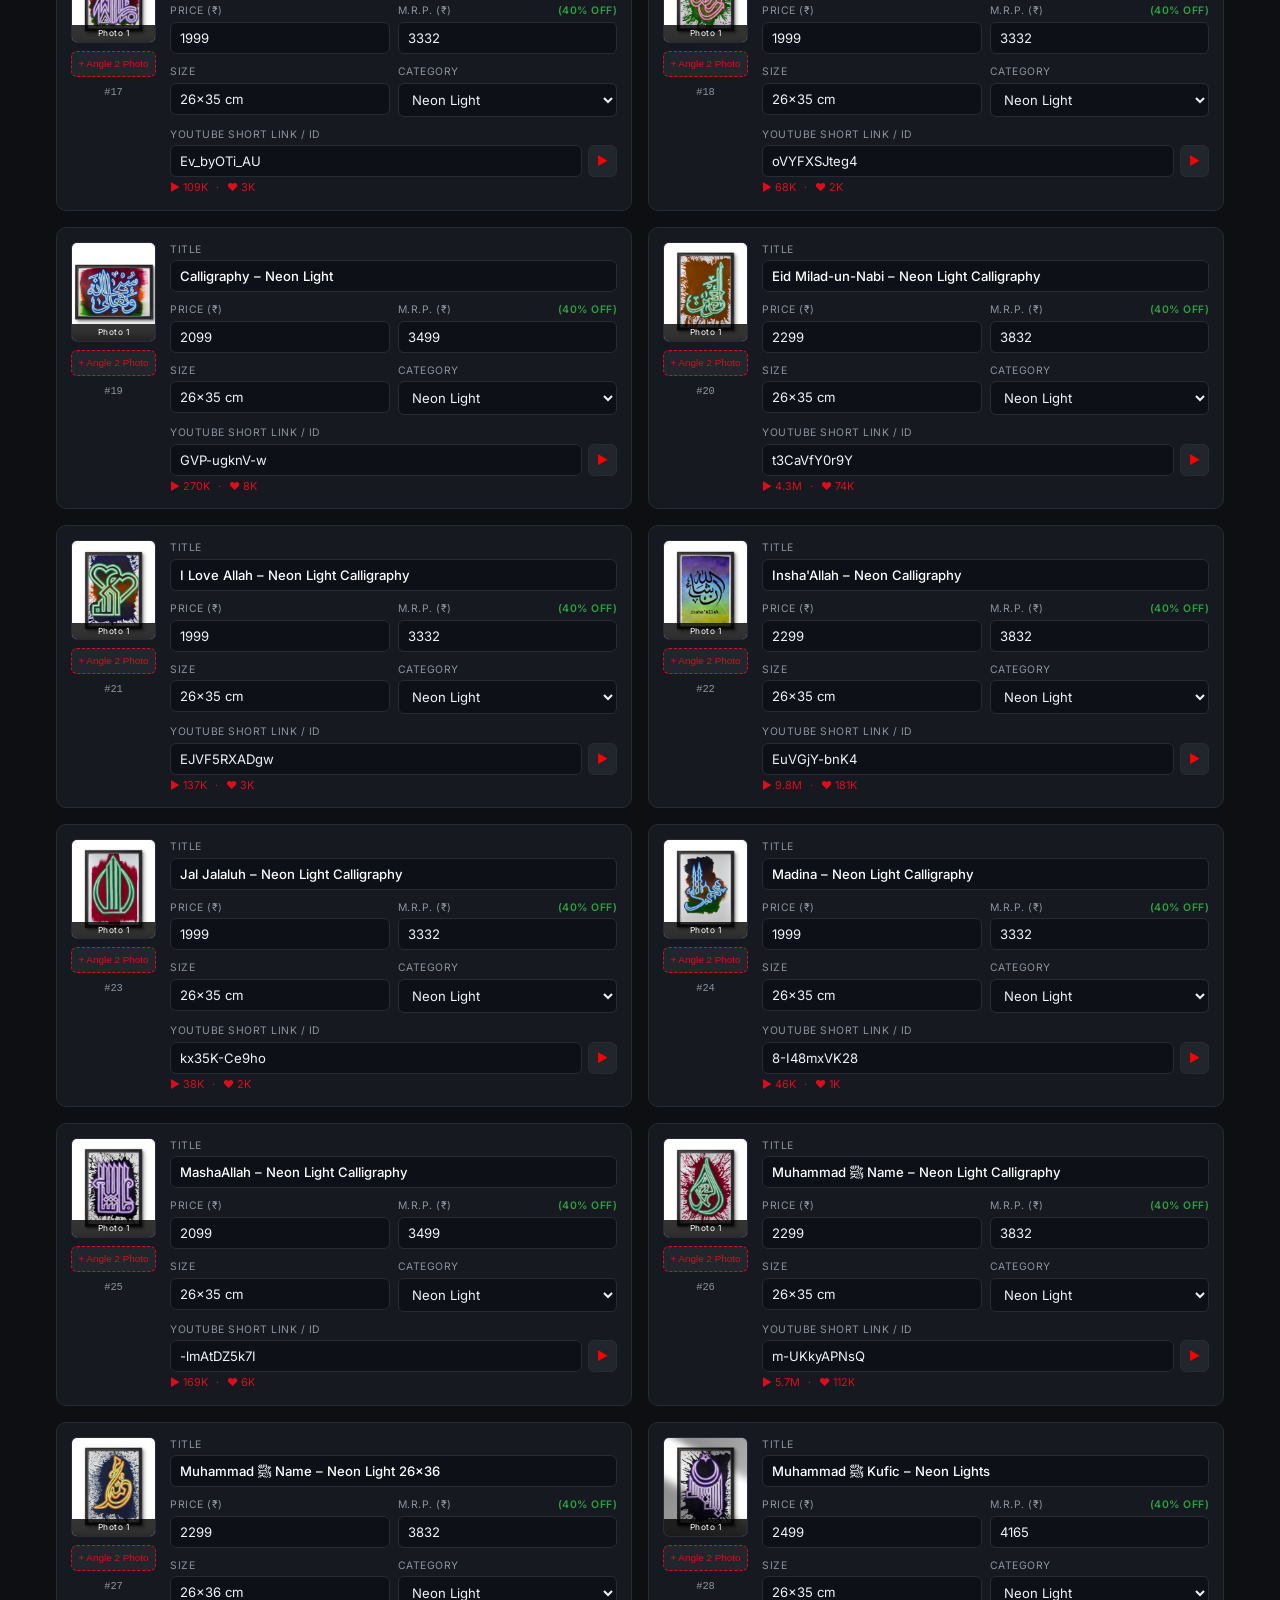
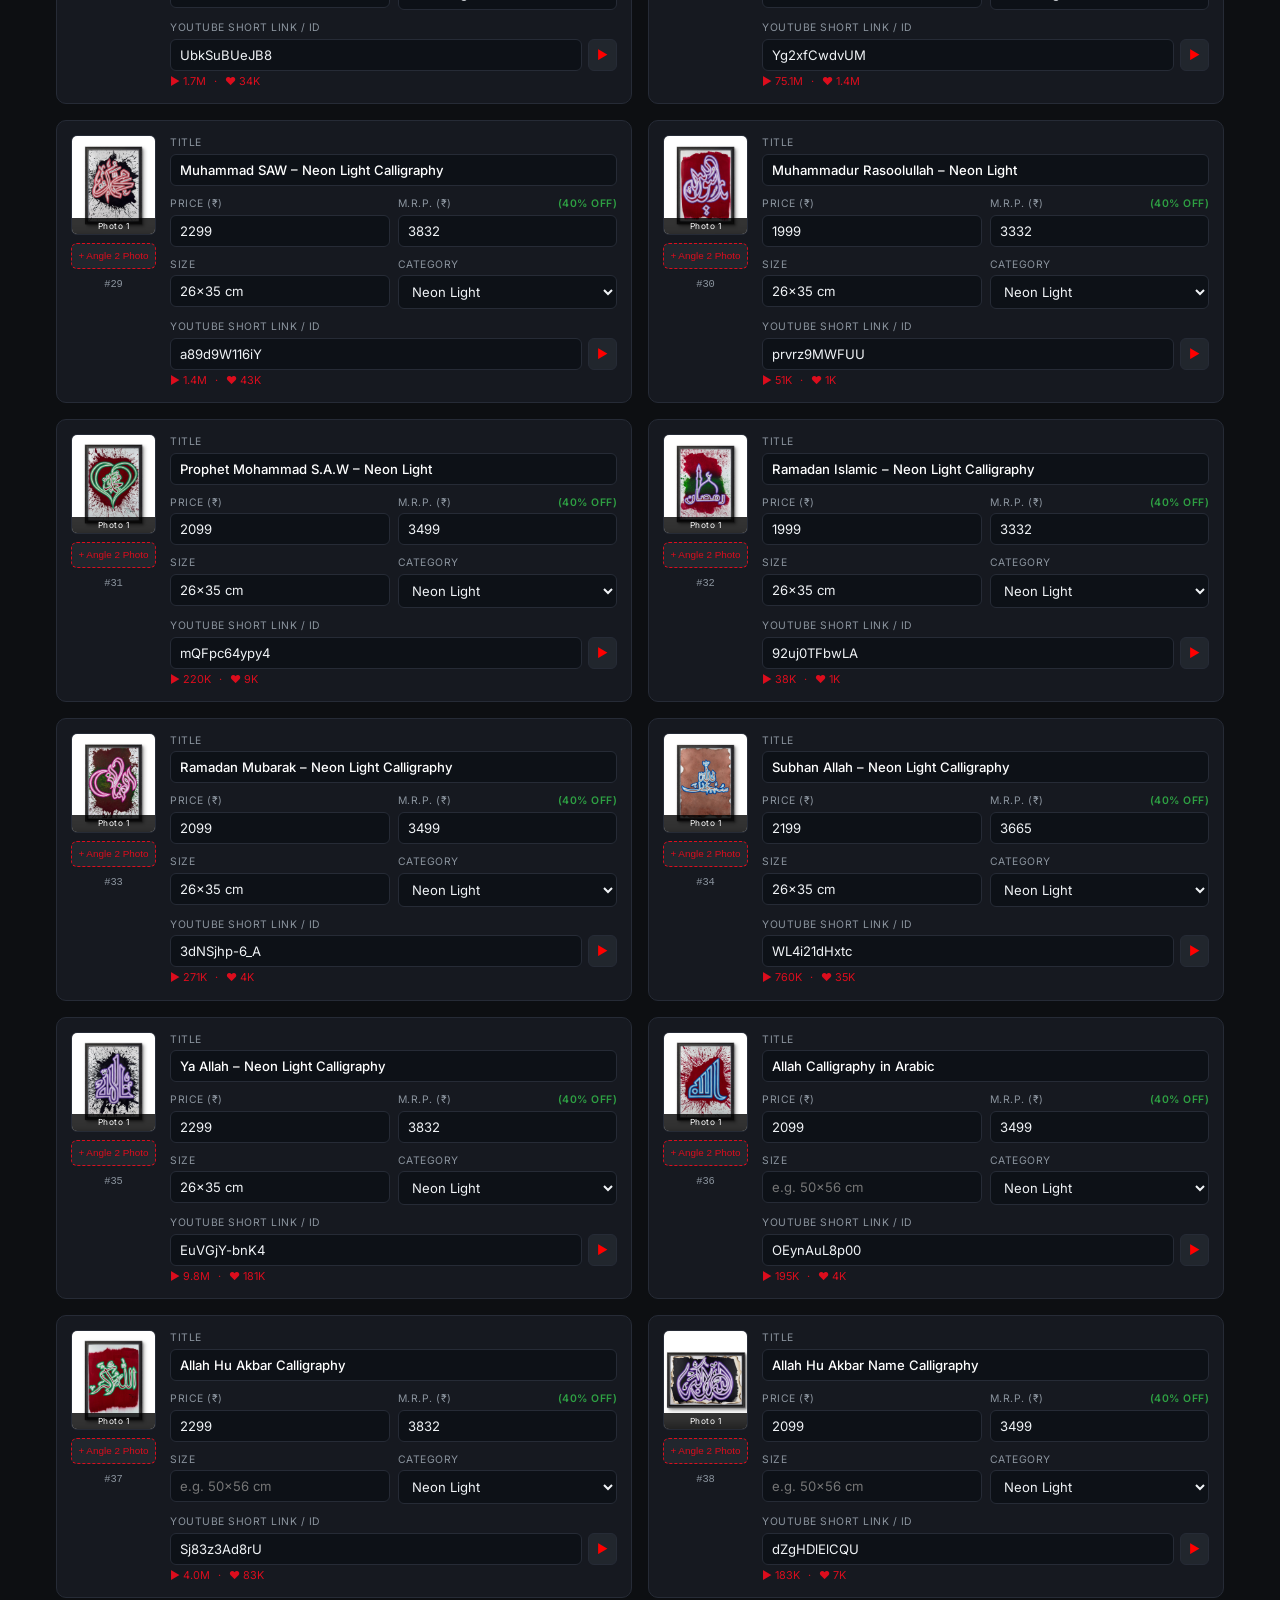
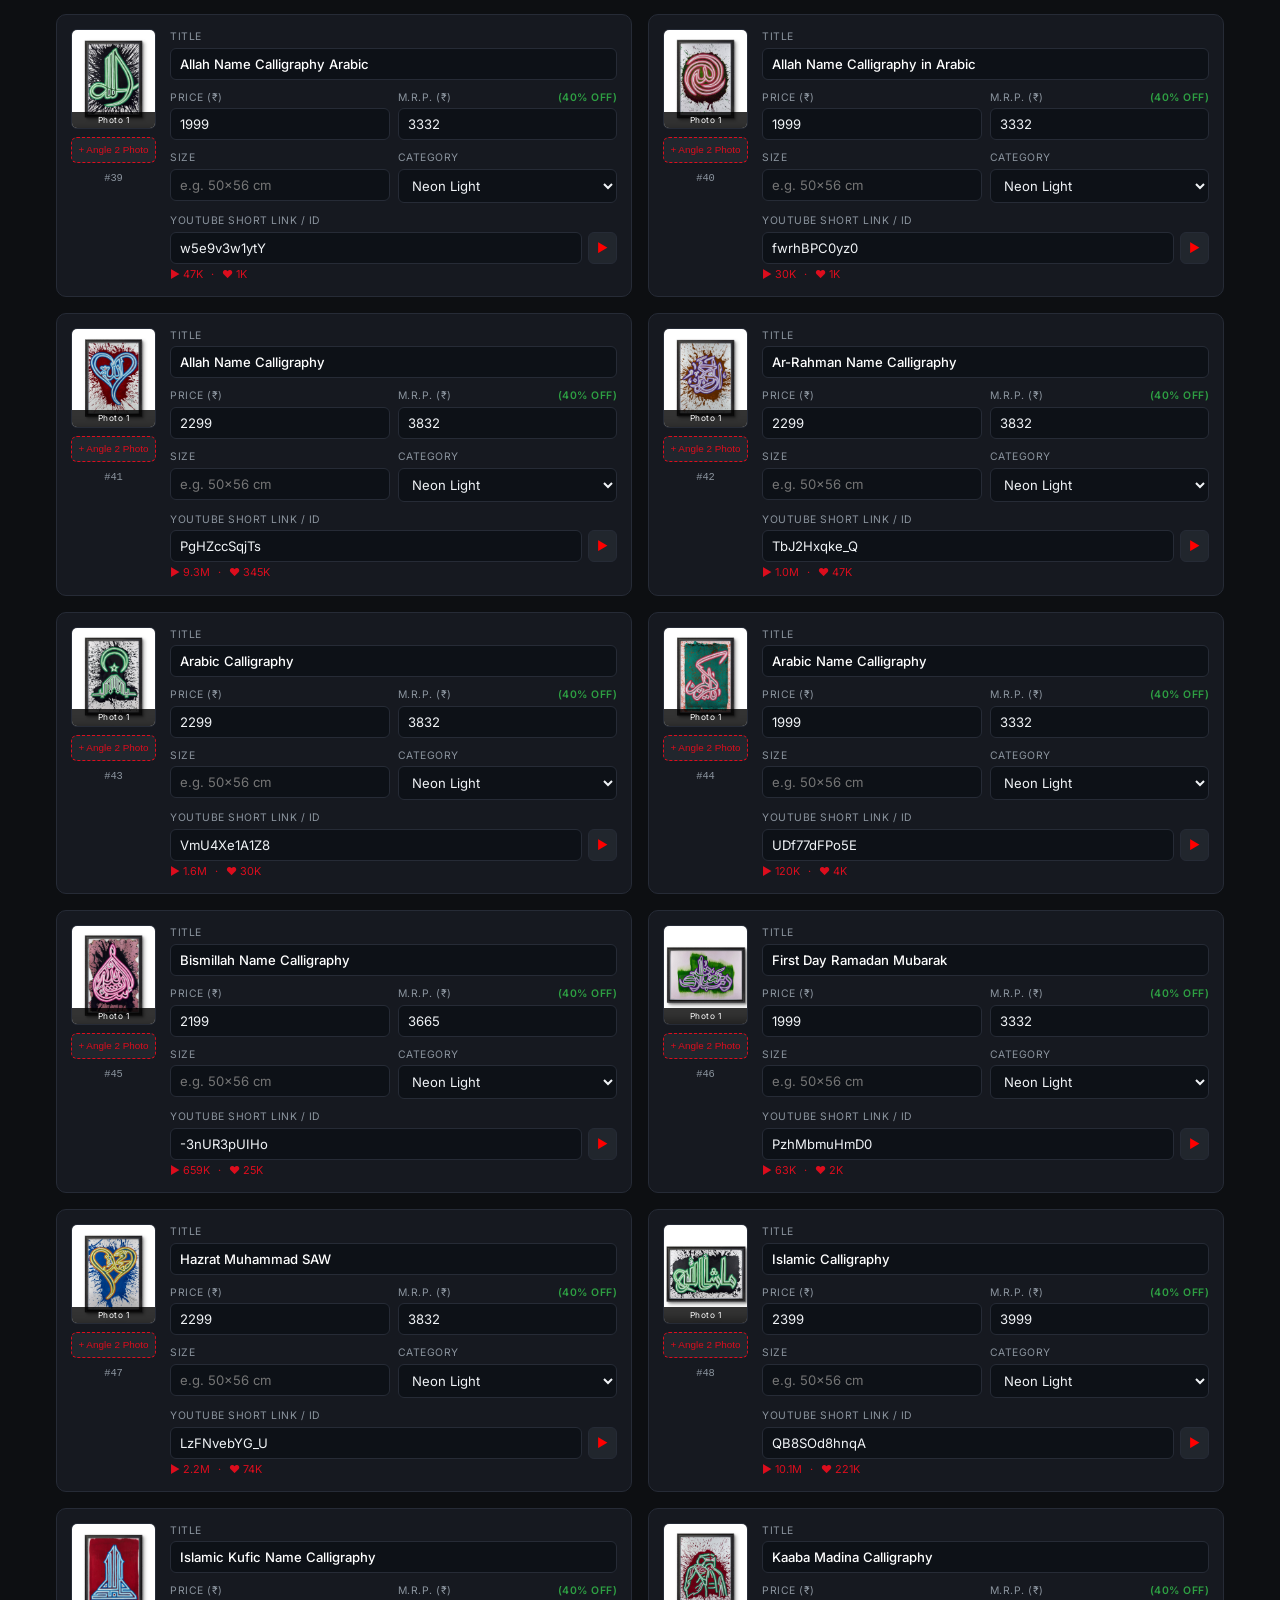
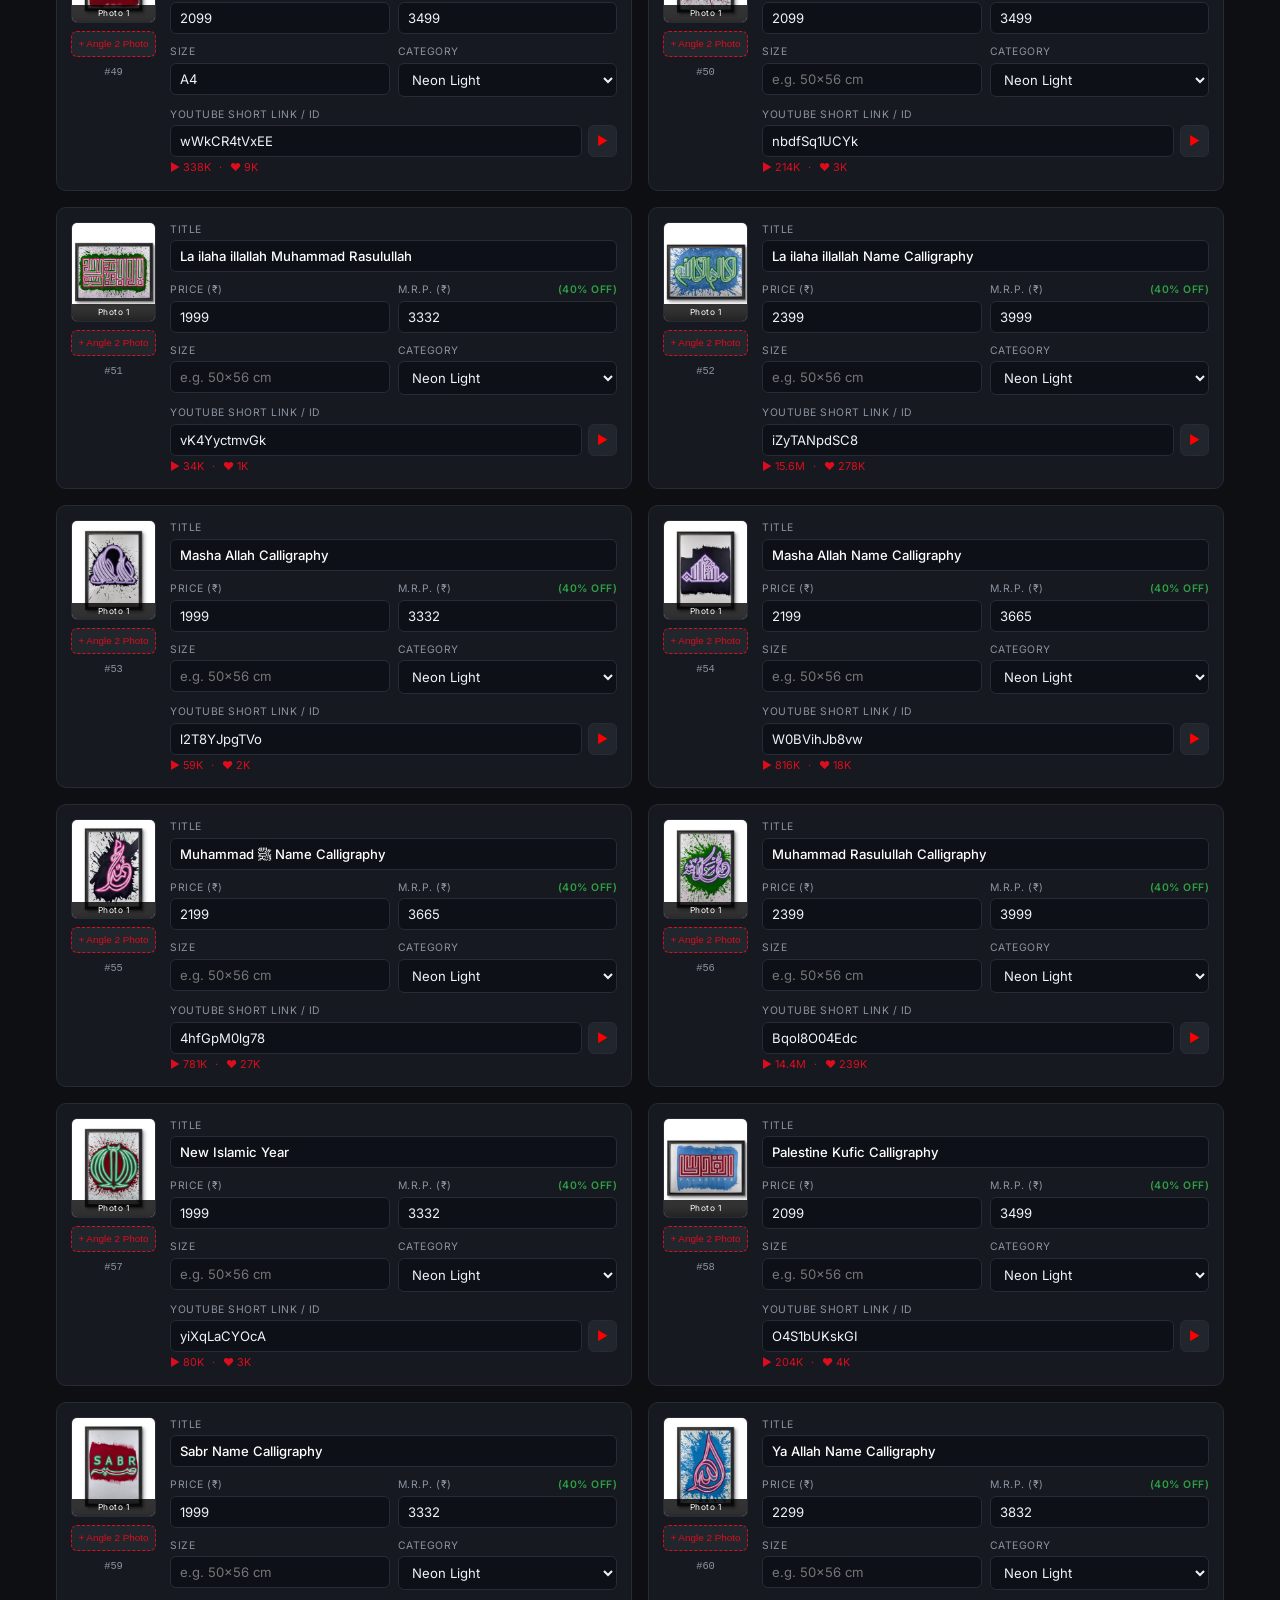
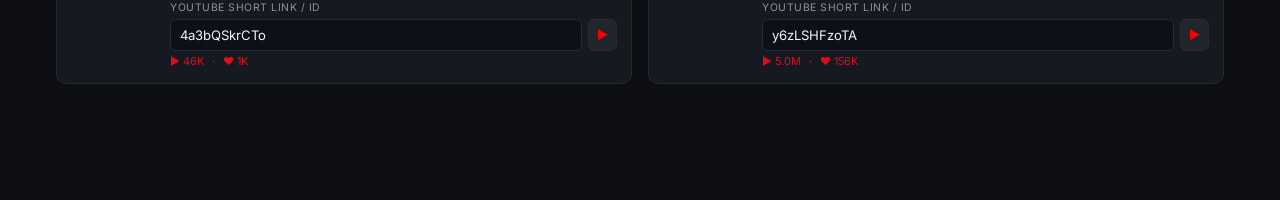
==== commit 15131269: "feat(store): show Canvas paintings at top of gallery, include direct product link in WhatsApp buy me" ====
--- a/admin.html
+++ b/admin.html
@@ -683,6 +683,12 @@
     if (currentFilter === 'multi-img') return Boolean(p.img2);
     return true;
   });
+
+  if (currentFilter === 'all' && !search) {
+    const canvasItems = filtered.filter(p => p.category === 'Canvas' || p.type === 'canvas');
+    const neonItems = filtered.filter(p => p.category !== 'Canvas' && p.type !== 'canvas');
+    filtered = [...canvasItems, ...neonItems];
+  }
 
   if (filtered.length === 0) {
     container.innerHTML = '<p style="grid-column:1/-1; text-align:center; color:var(--fg-muted); padding:40px;">No paintings found.</p>';
@@ -1181,8 +1187,17 @@
     const mrpVal = document.getElementById('new-mrp').value.trim();
     if (mrpVal) newP.original_price = parseInt(mrpVal, 10);
 
-    // Add to start of list
-    productsData.unshift(newP);
+    // Add to list: Canvas always at top, Neon grouped after Canvas
+    if (newP.category === 'Canvas' || newP.type === 'canvas') {
+      productsData.unshift(newP);
+    } else {
+      const firstNeonIdx = productsData.findIndex(p => p.category !== 'Canvas' && p.type !== 'canvas');
+      if (firstNeonIdx !== -1) {
+        productsData.splice(firstNeonIdx, 0, newP);
+      } else {
+        productsData.push(newP);
+      }
+    }
     markModified(newId);
     initCounts();
     renderList();
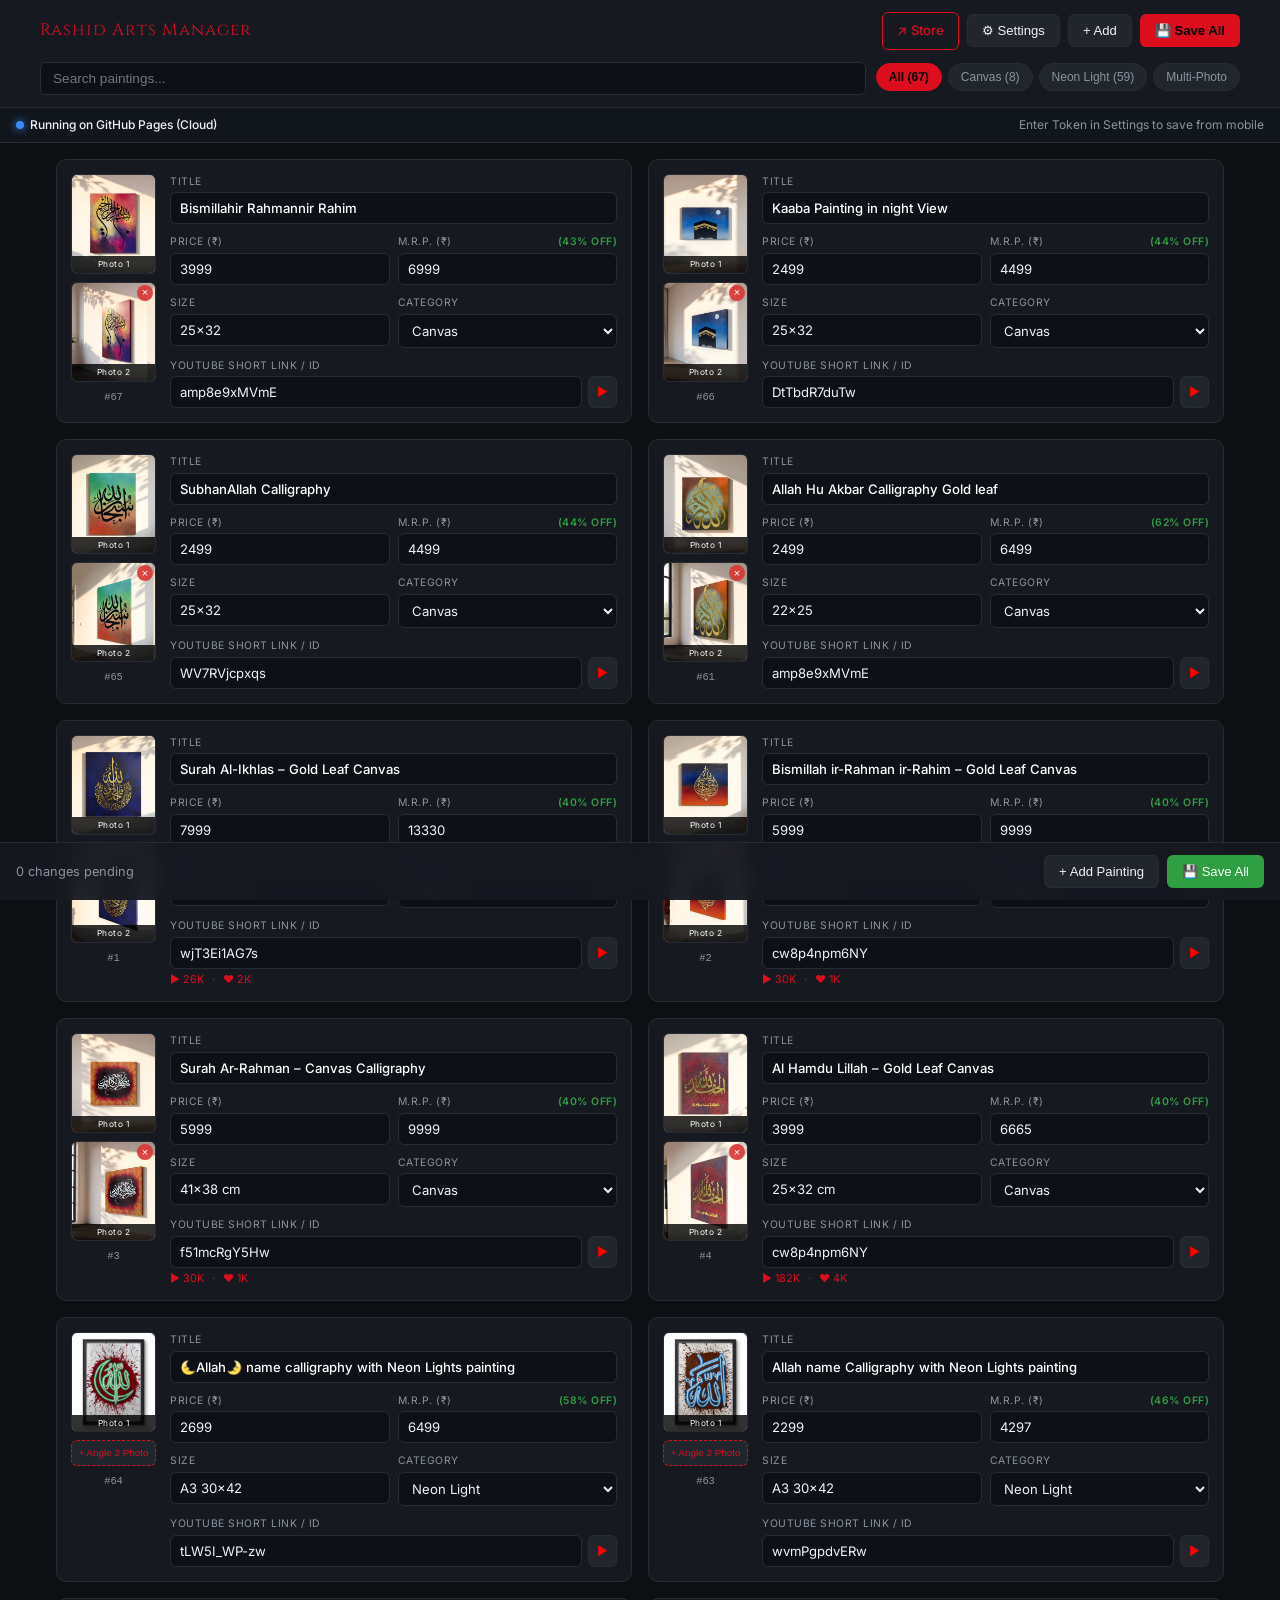
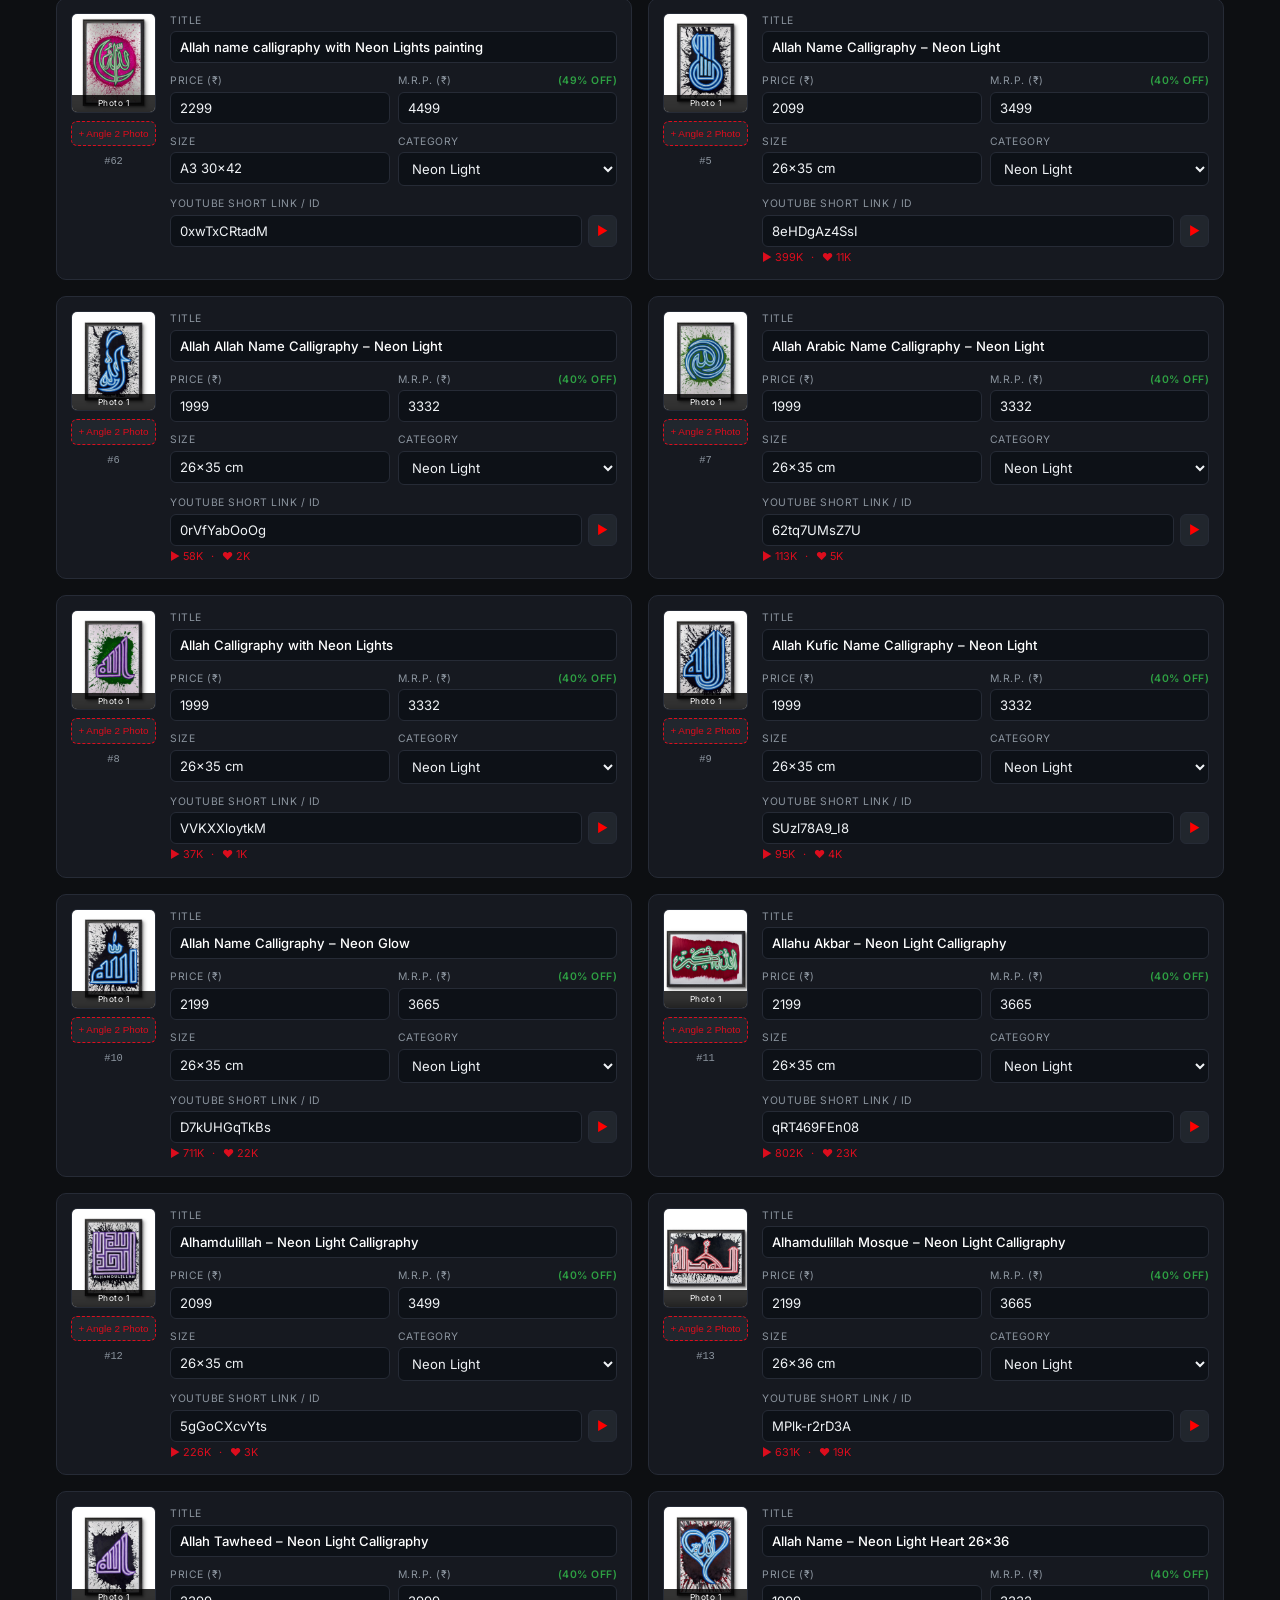
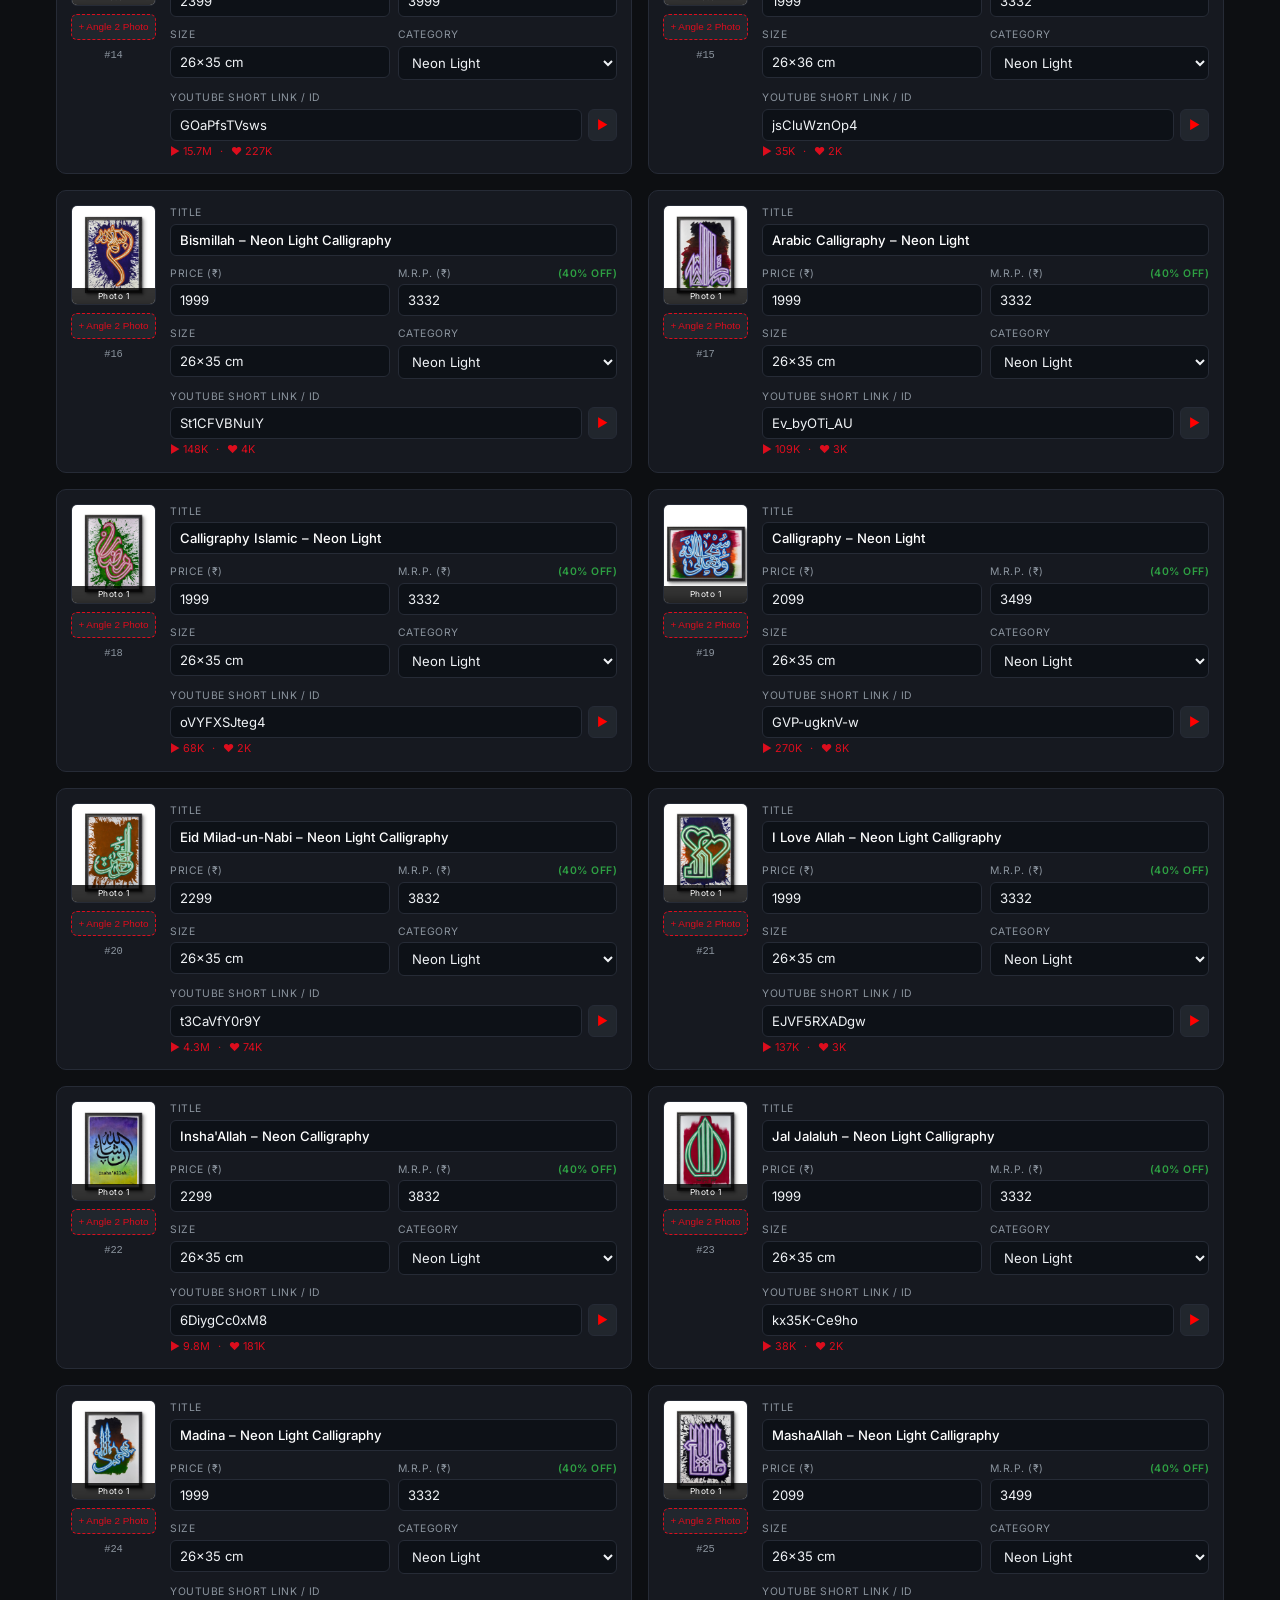
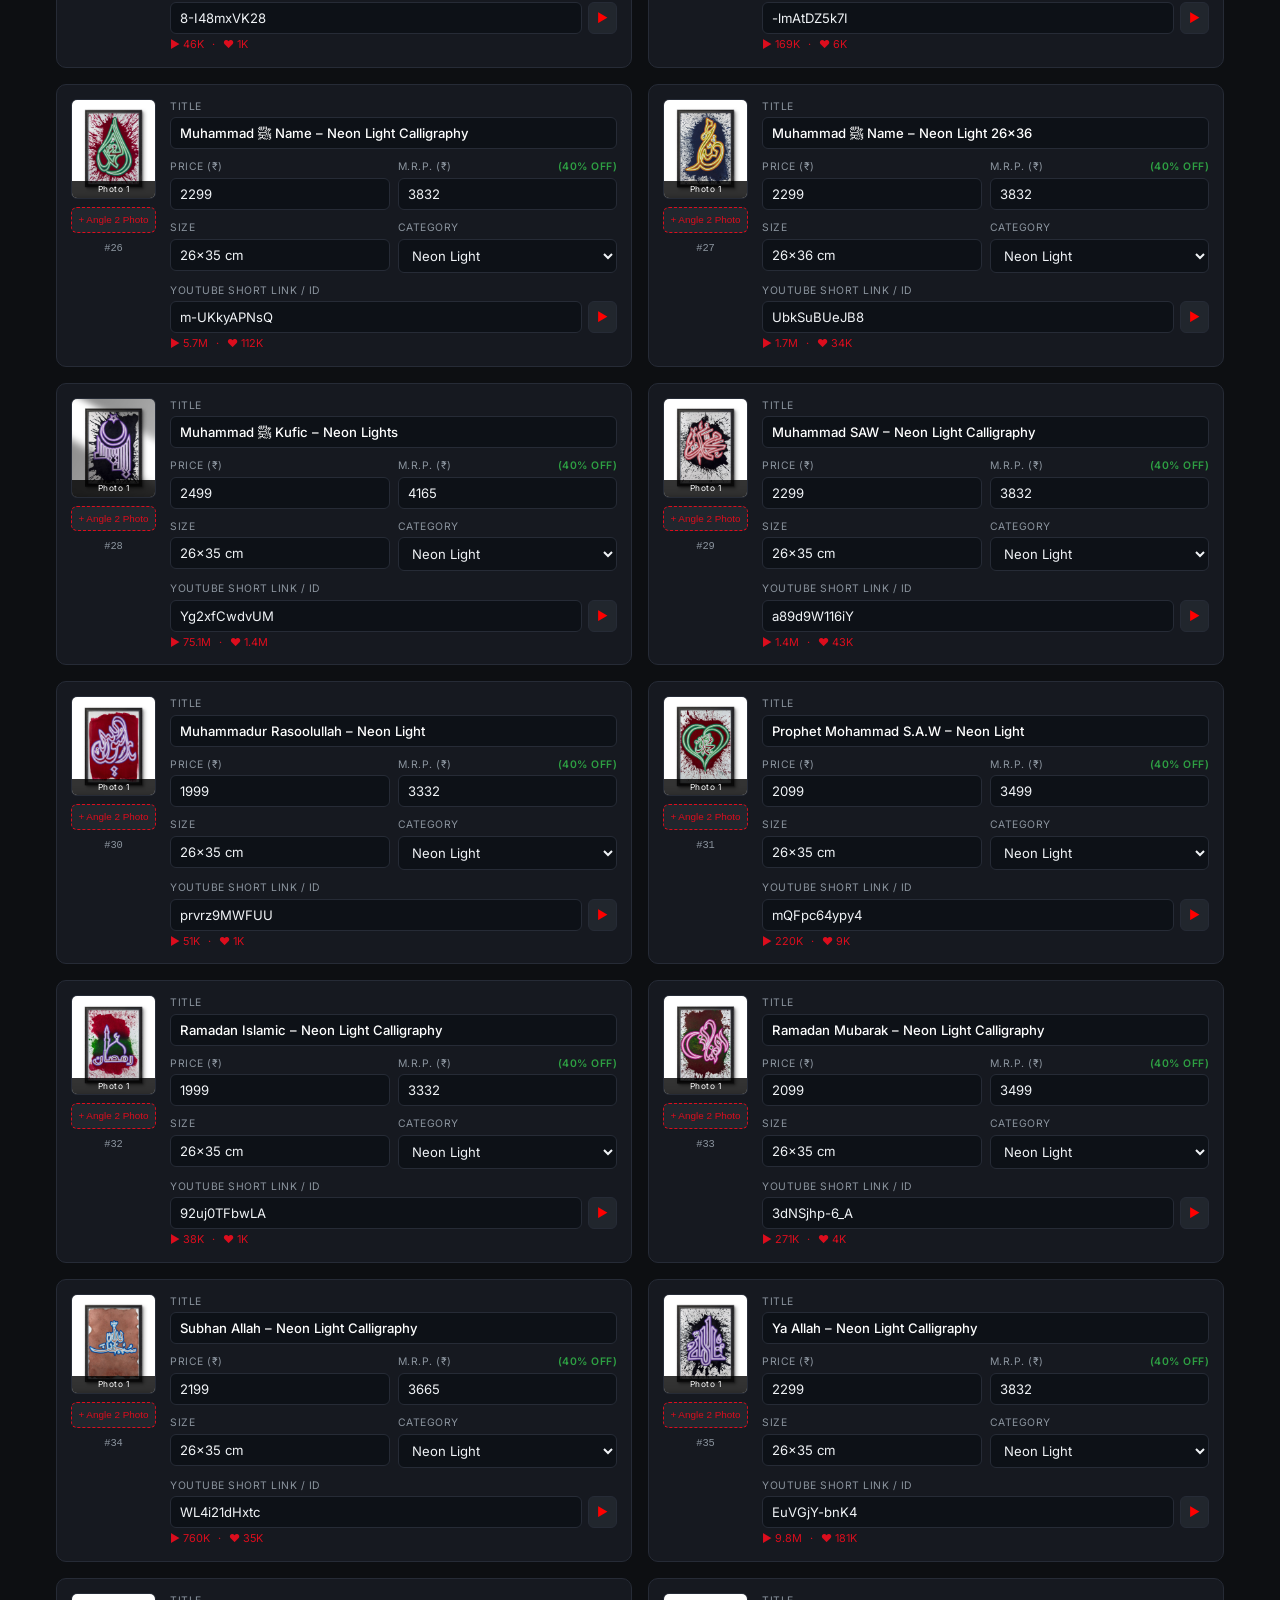
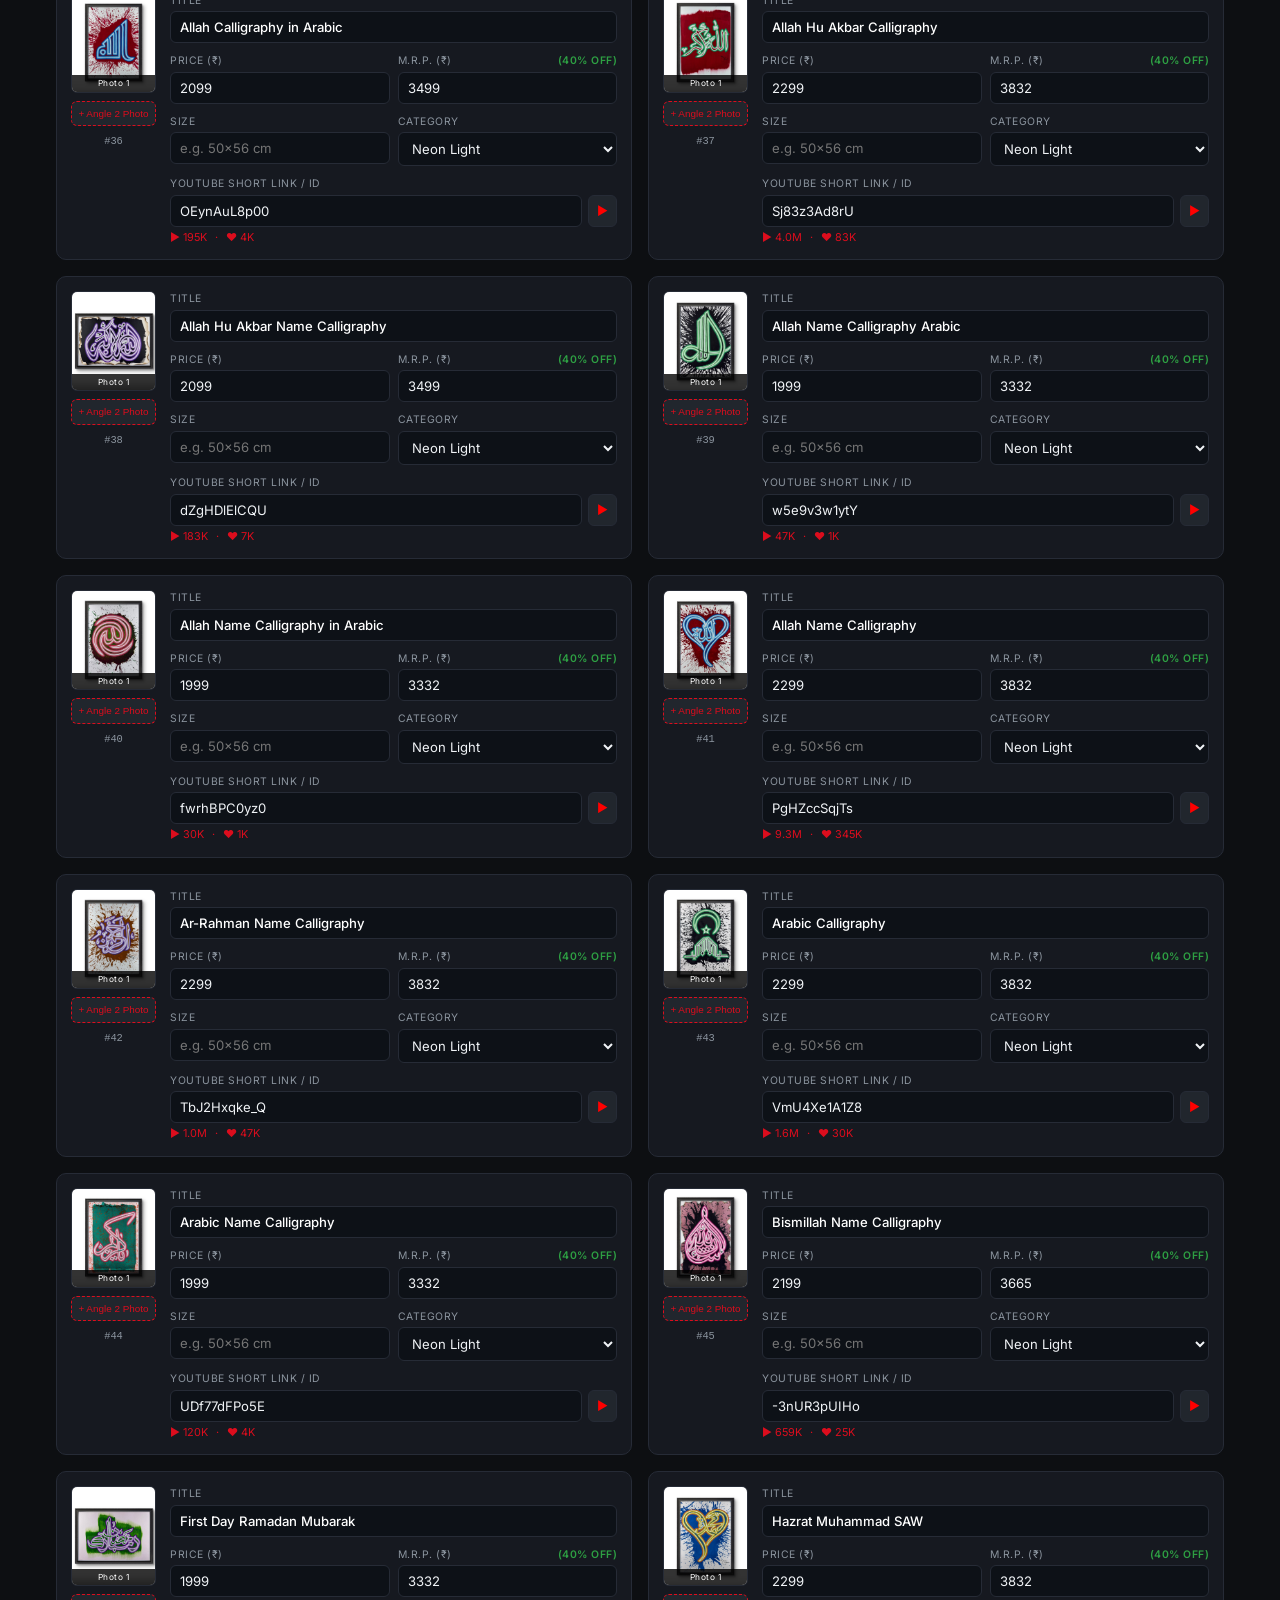
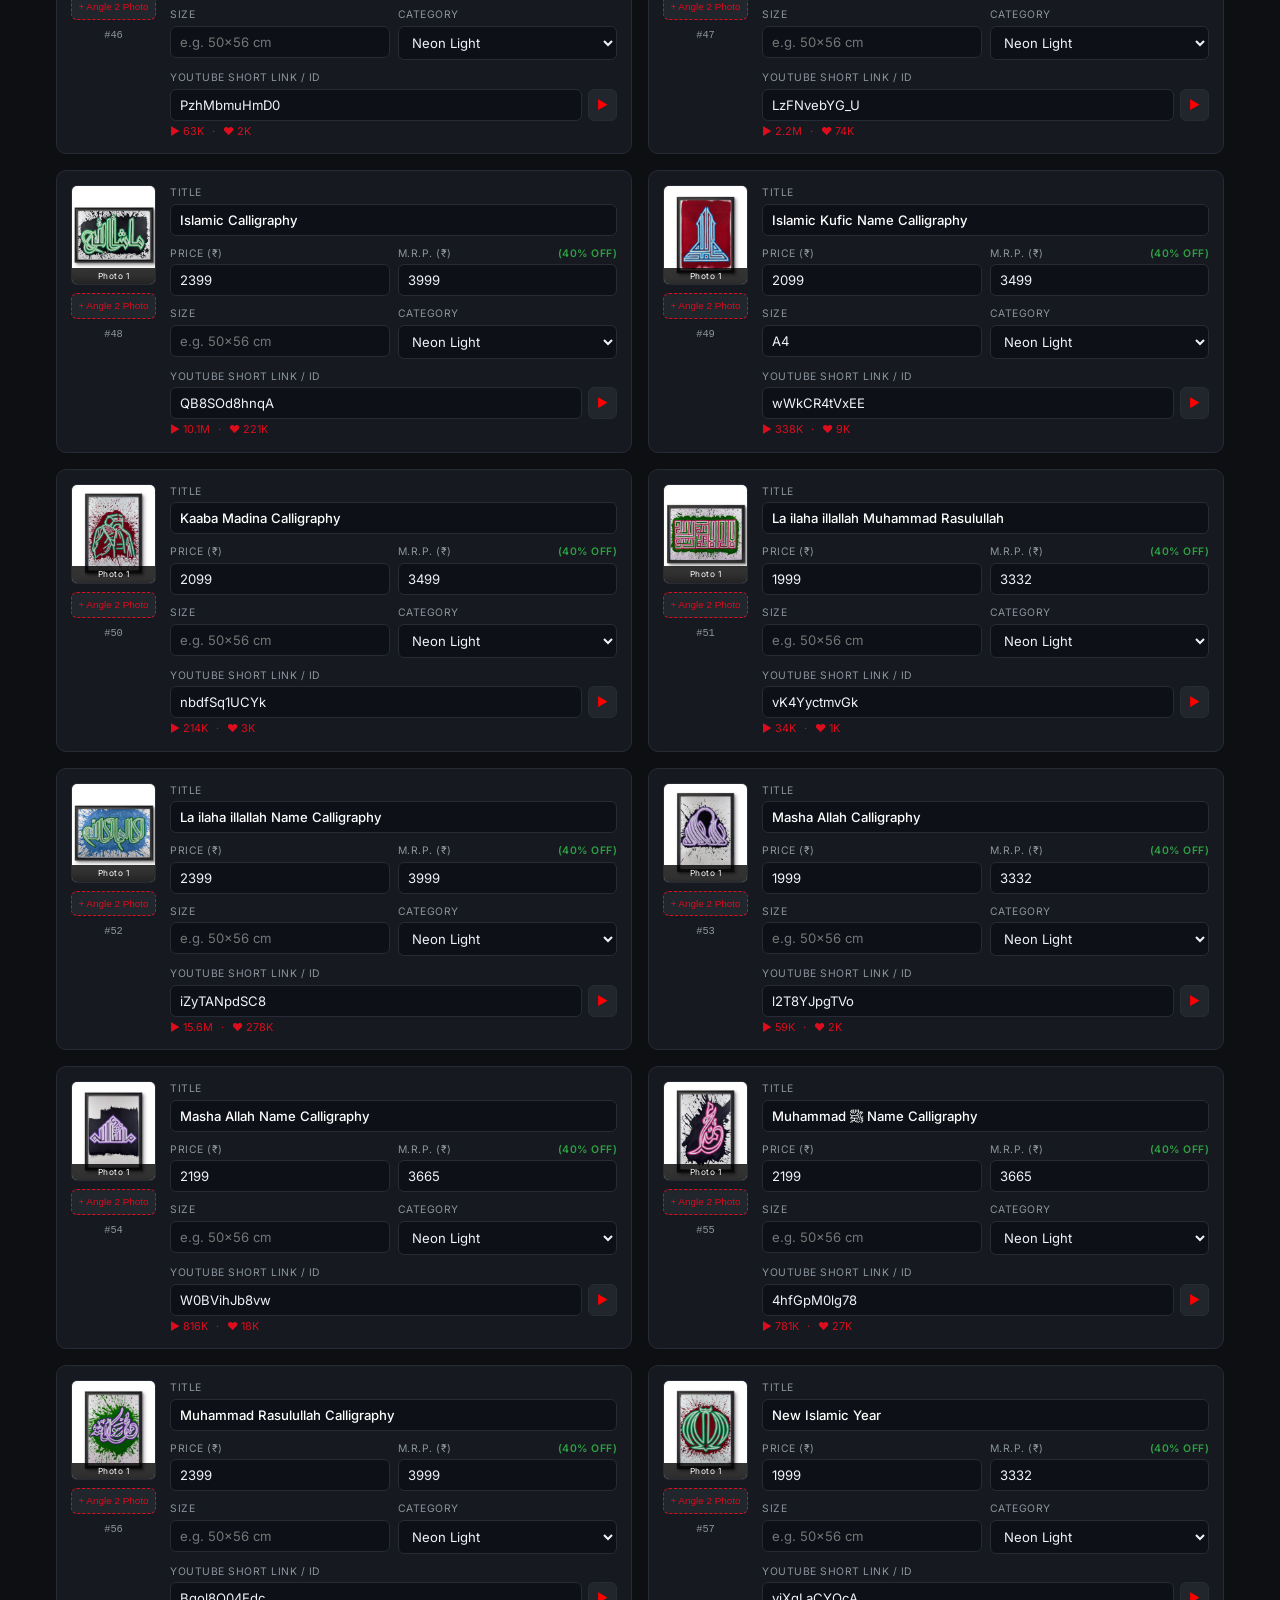
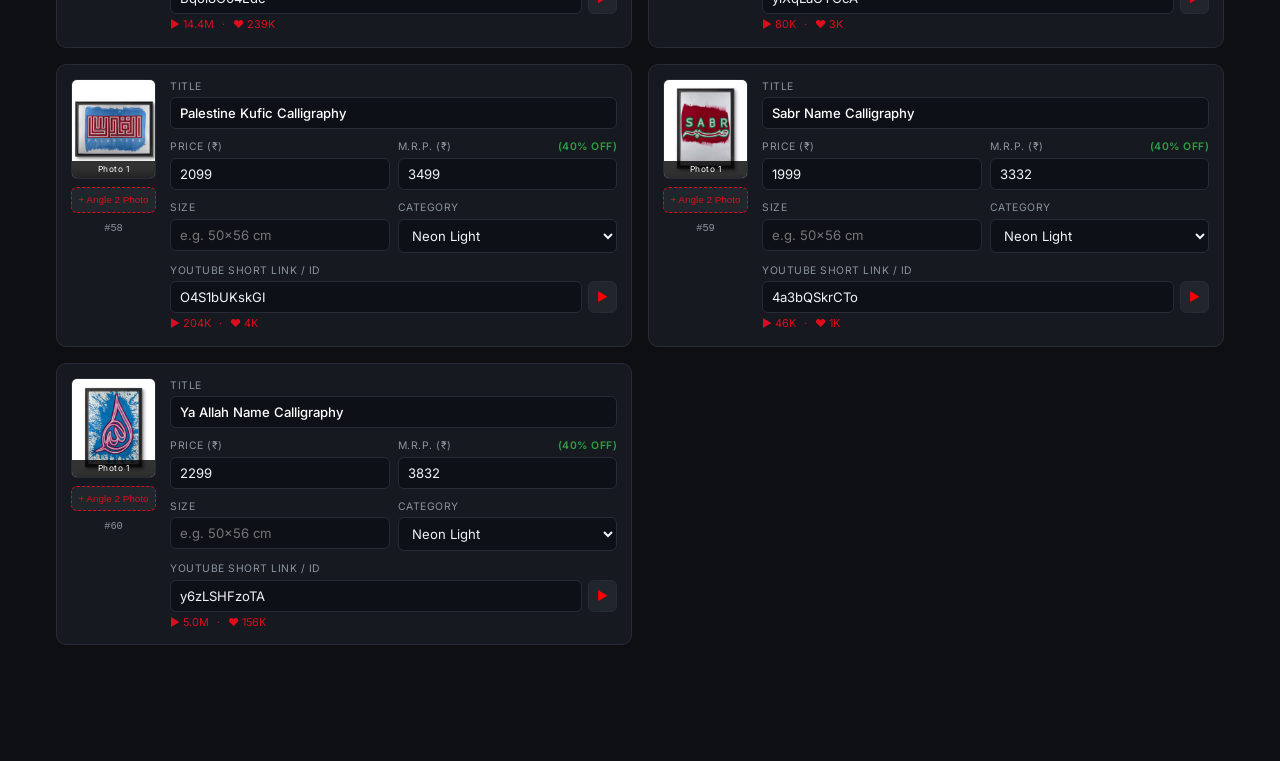
==== commit e4ed1126: "feat(store): display 'Canvas · Acrylic Painting' badge for colour canvas paintings and detect Gold L" ====
--- a/admin.html
+++ b/admin.html
@@ -1028,6 +1028,7 @@
     if (p.original_price) codeLines.push(`    original_price: ${p.original_price},`);
     codeLines.push(`    category: ${JSON.stringify(p.category)},`);
     codeLines.push(`    type: ${JSON.stringify(p.type || (p.category === 'Canvas' ? 'canvas' : 'neon'))},`);
+    if (p.art_type) codeLines.push(`    art_type: ${JSON.stringify(p.art_type)},`);
     if (p.size) codeLines.push(`    size: ${JSON.stringify(p.size)},`);
     if (p.description) codeLines.push(`    description: ${JSON.stringify(p.description)},`);
     const ytId = JSON.stringify(p.yt_id || '');
@@ -1167,15 +1168,26 @@
     else if (ytVal.includes('watch?v=')) ytVal = ytVal.split('watch?v=')[1].split(/[?&]/)[0];
 
     const catVal = document.getElementById('new-category').value;
+    const titleVal = document.getElementById('new-title').value.trim();
+    const descVal = document.getElementById('new-desc').value.trim() || undefined;
+    let artTypeVal = undefined;
+    if (catVal === 'Canvas') {
+      const isGoldLeaf = (titleVal + ' ' + (descVal || '')).toLowerCase().includes('gold leaf');
+      artTypeVal = isGoldLeaf ? 'Canvas · Gold Leaf Painting' : 'Canvas · Acrylic Painting';
+    } else {
+      artTypeVal = 'Neon Light Calligraphy';
+    }
+
     const newP = {
       id: newId,
-      title: document.getElementById('new-title').value.trim(),
+      title: titleVal,
       img: imgPath,
       price: parseInt(document.getElementById('new-price').value, 10) || 0,
       category: catVal,
       type: catVal === 'Canvas' ? 'canvas' : 'neon',
+      art_type: artTypeVal,
       size: document.getElementById('new-size').value.trim() || undefined,
-      description: document.getElementById('new-desc').value.trim() || undefined,
+      description: descVal,
       yt_id: ytVal || '',
       views: 0,
       likes: 0,
